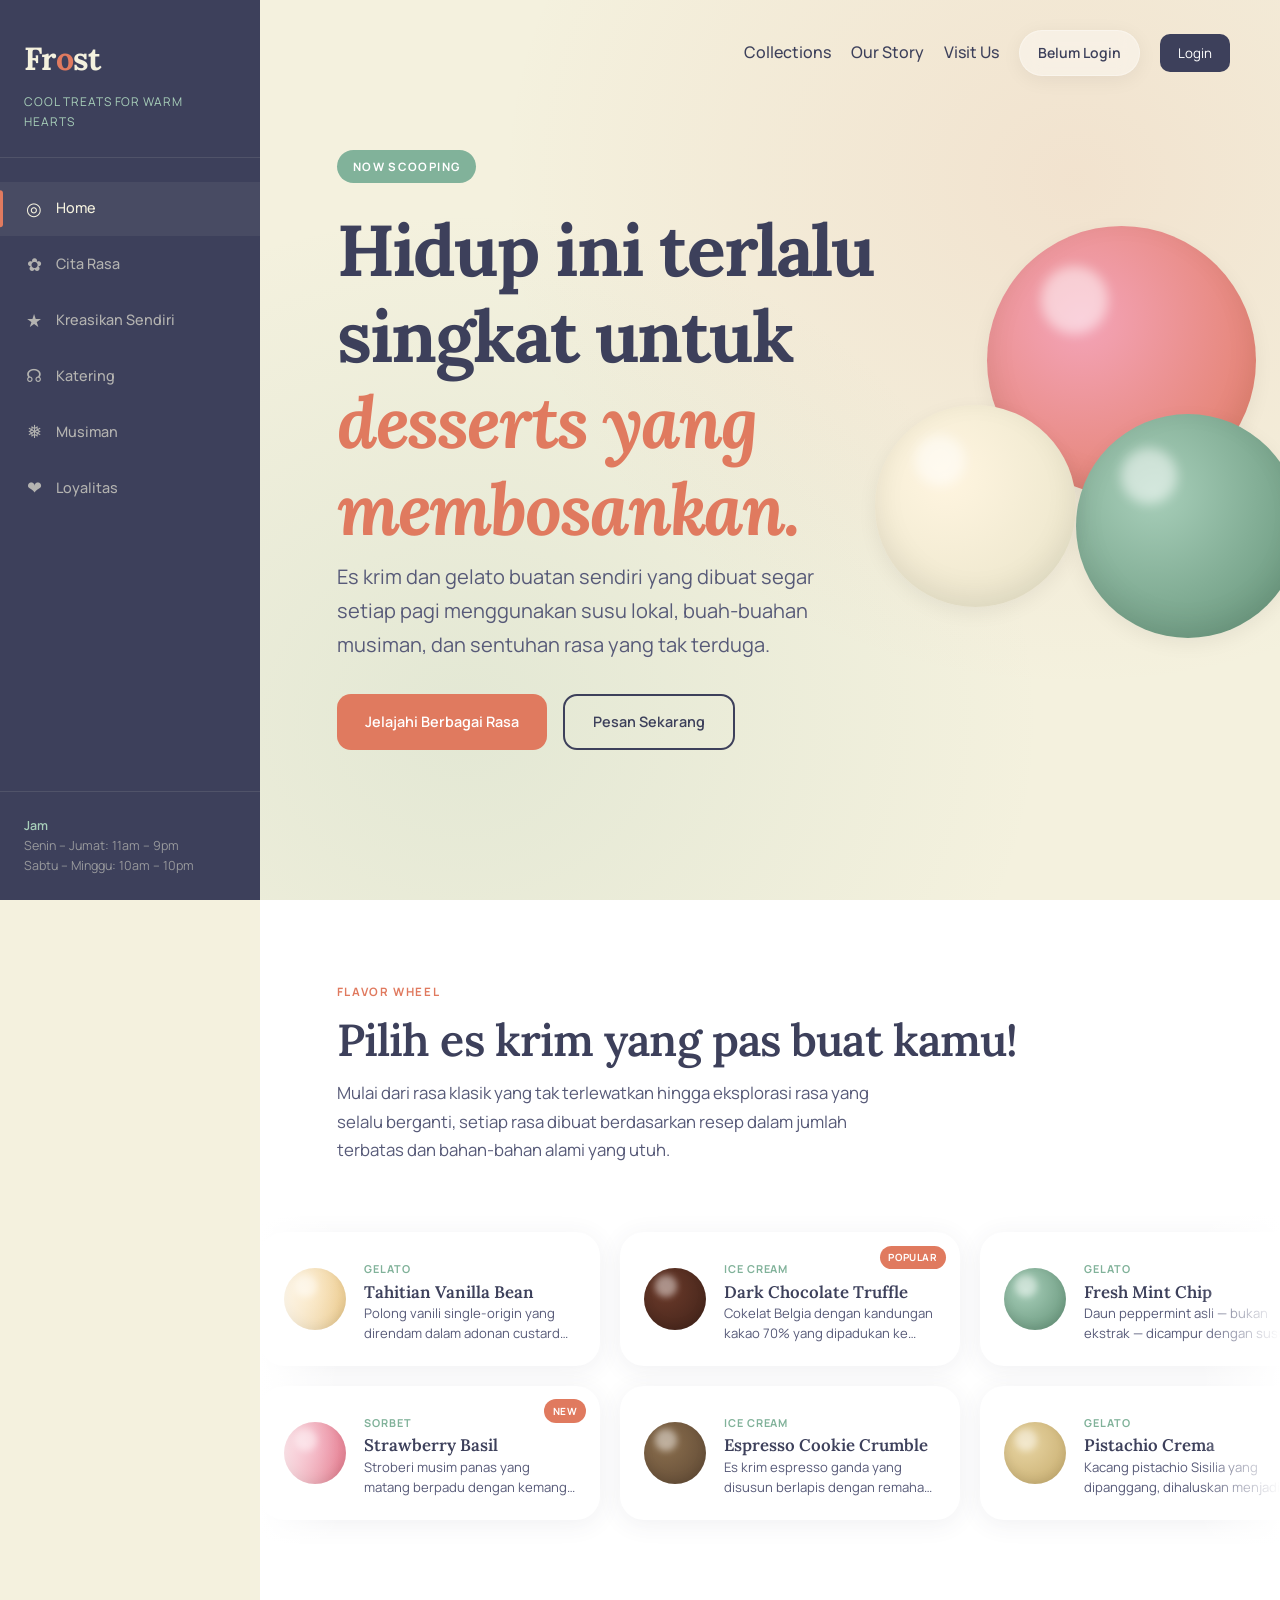
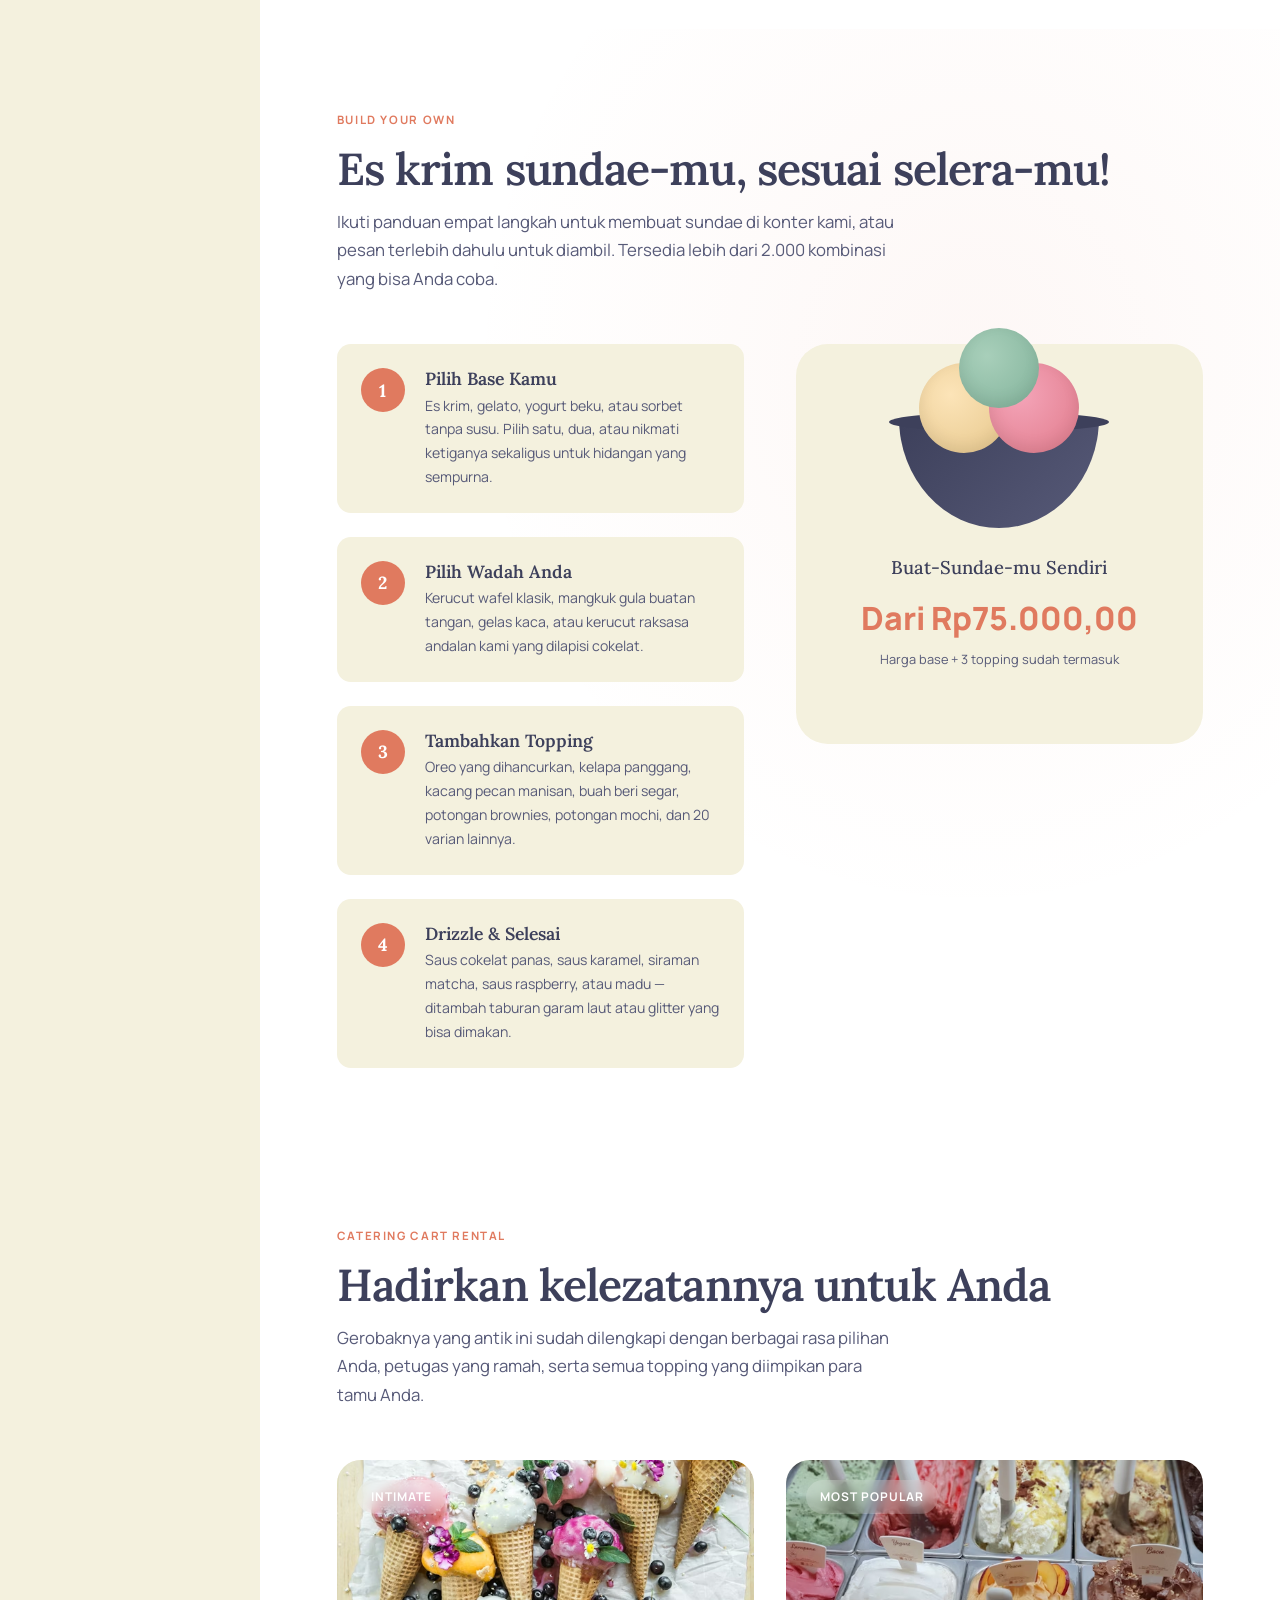
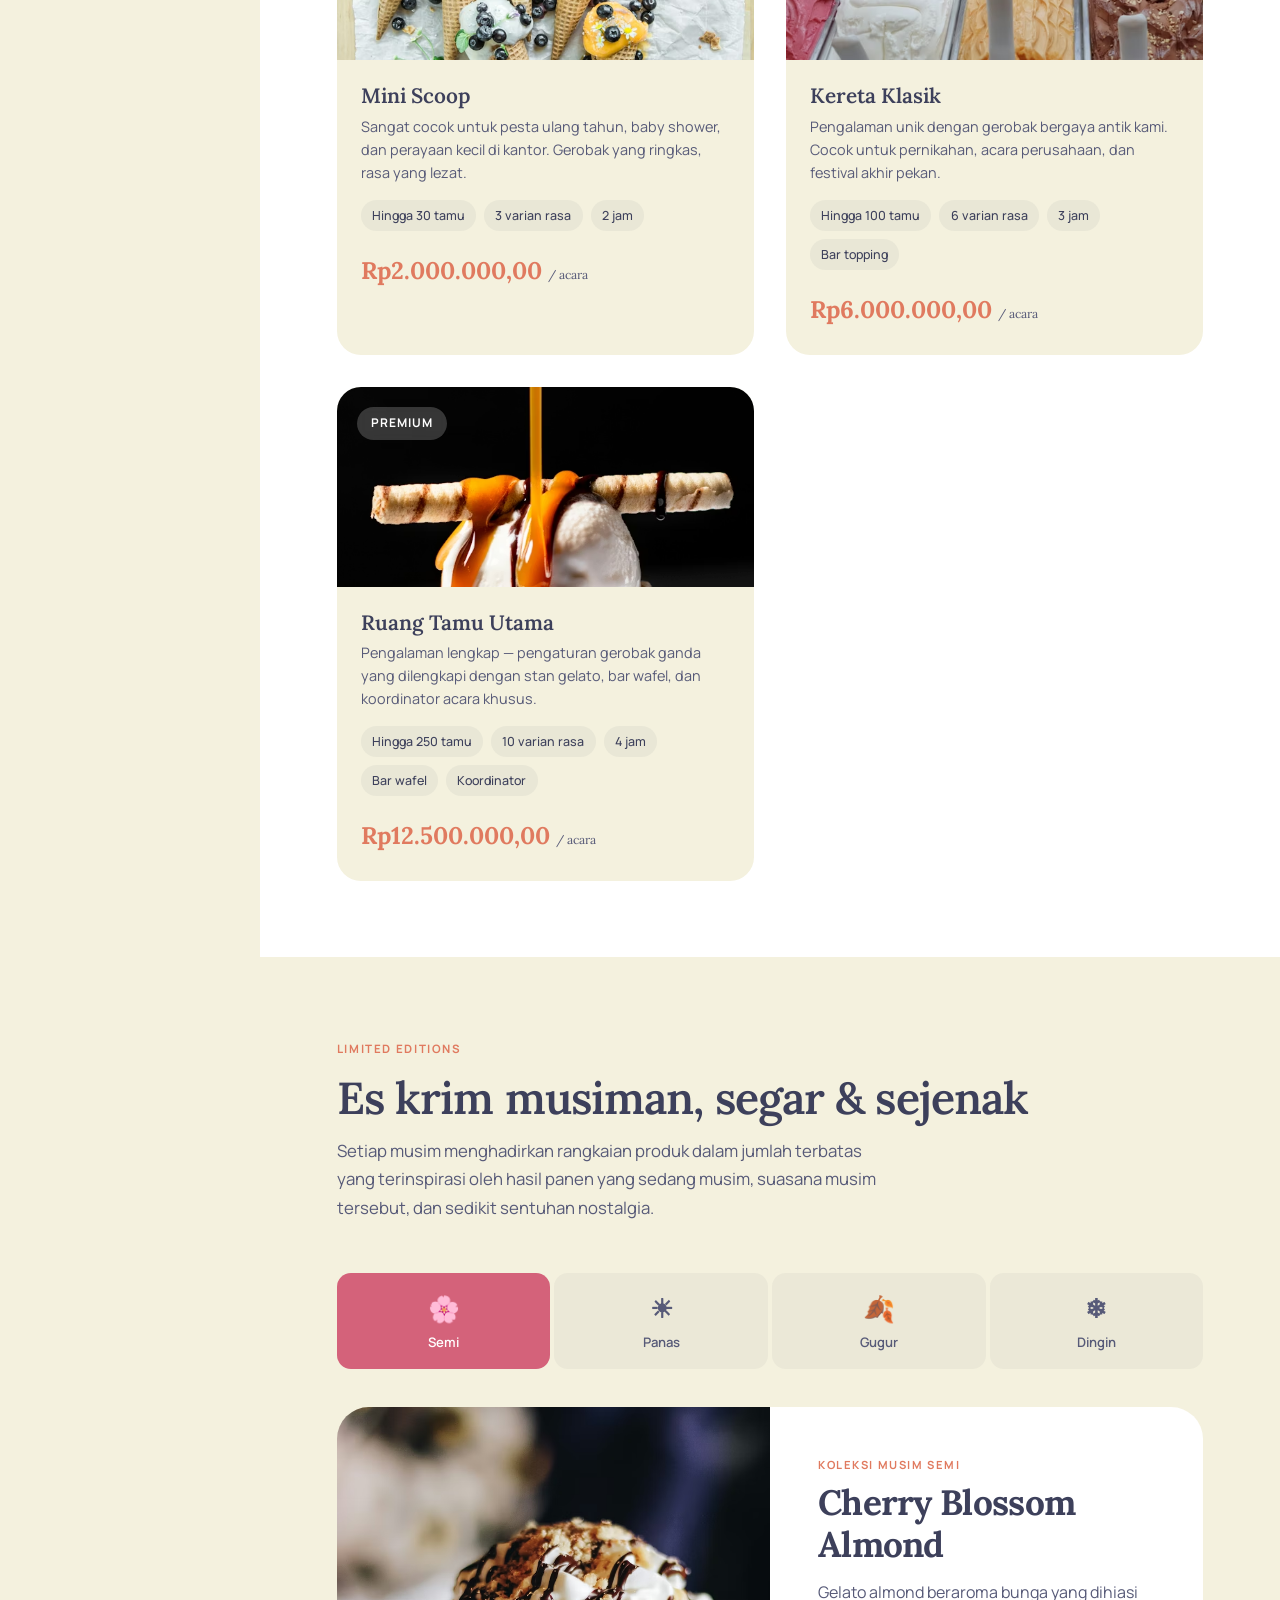
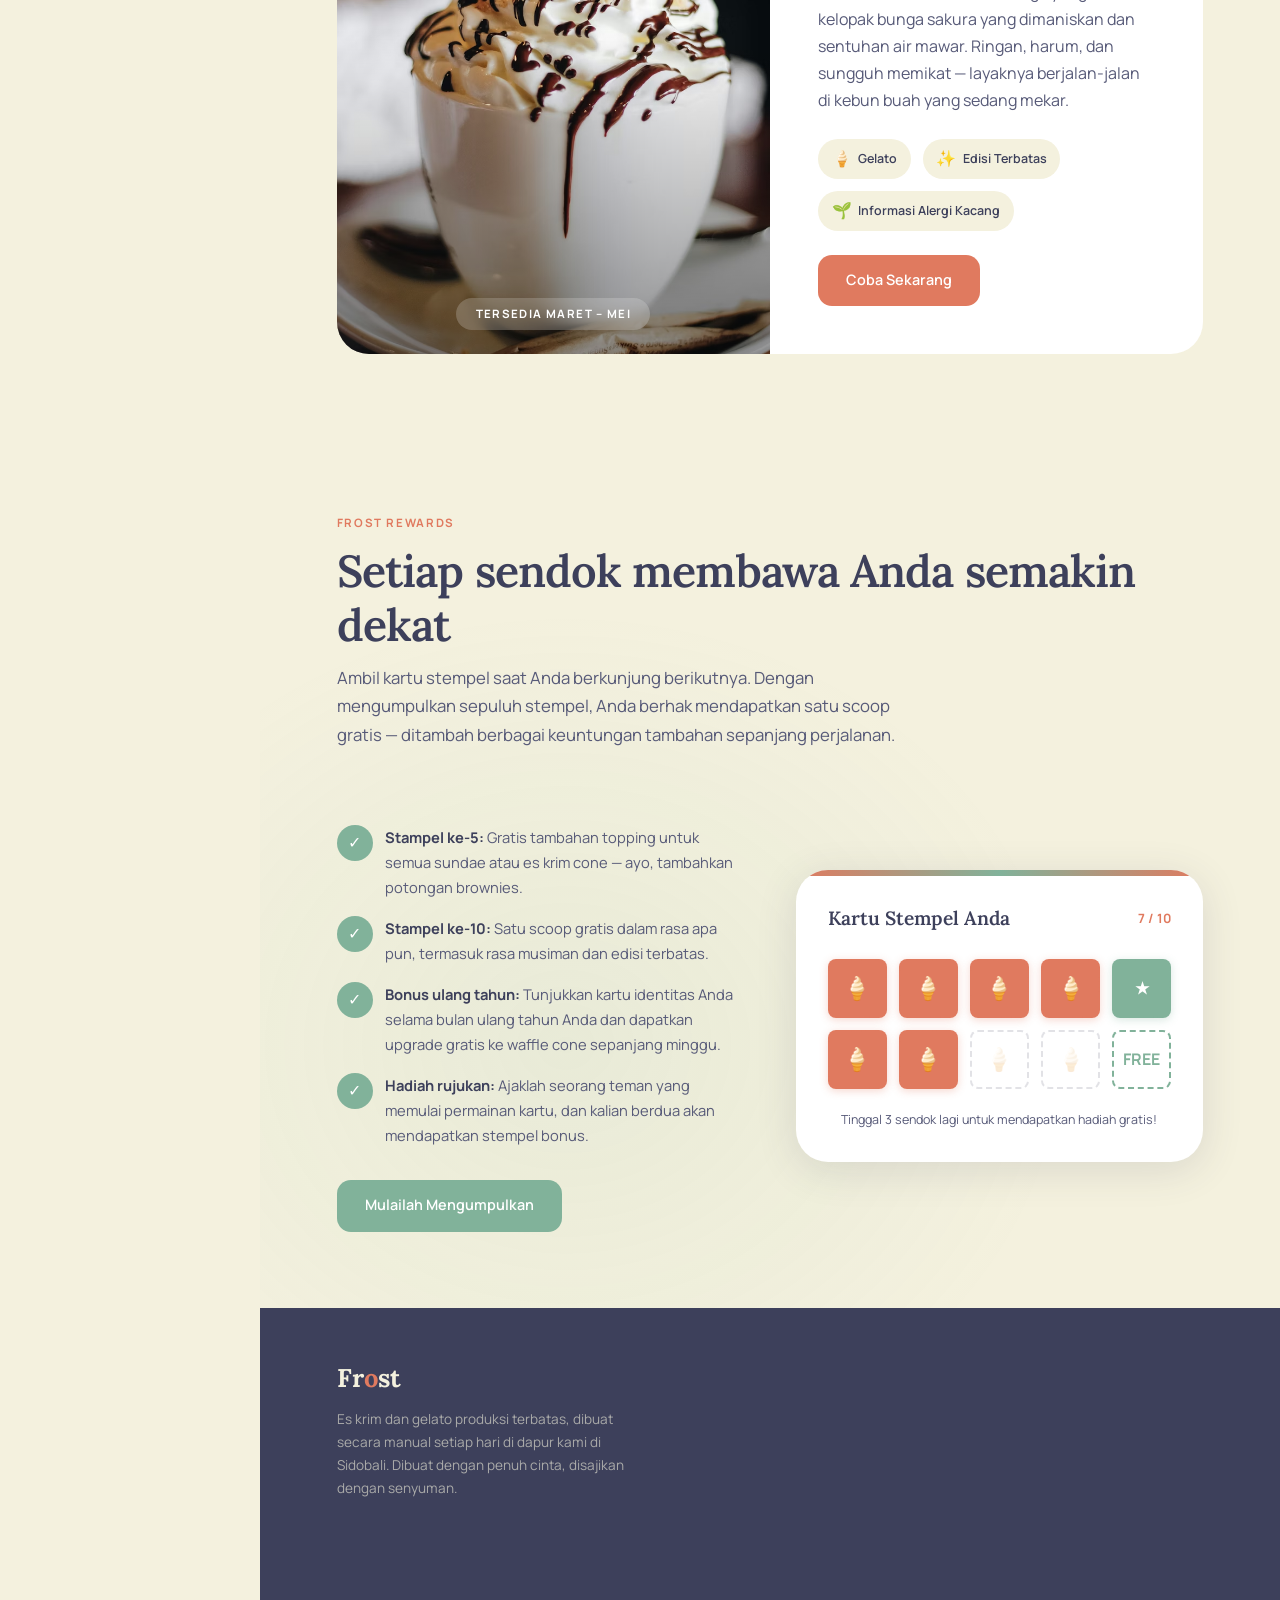
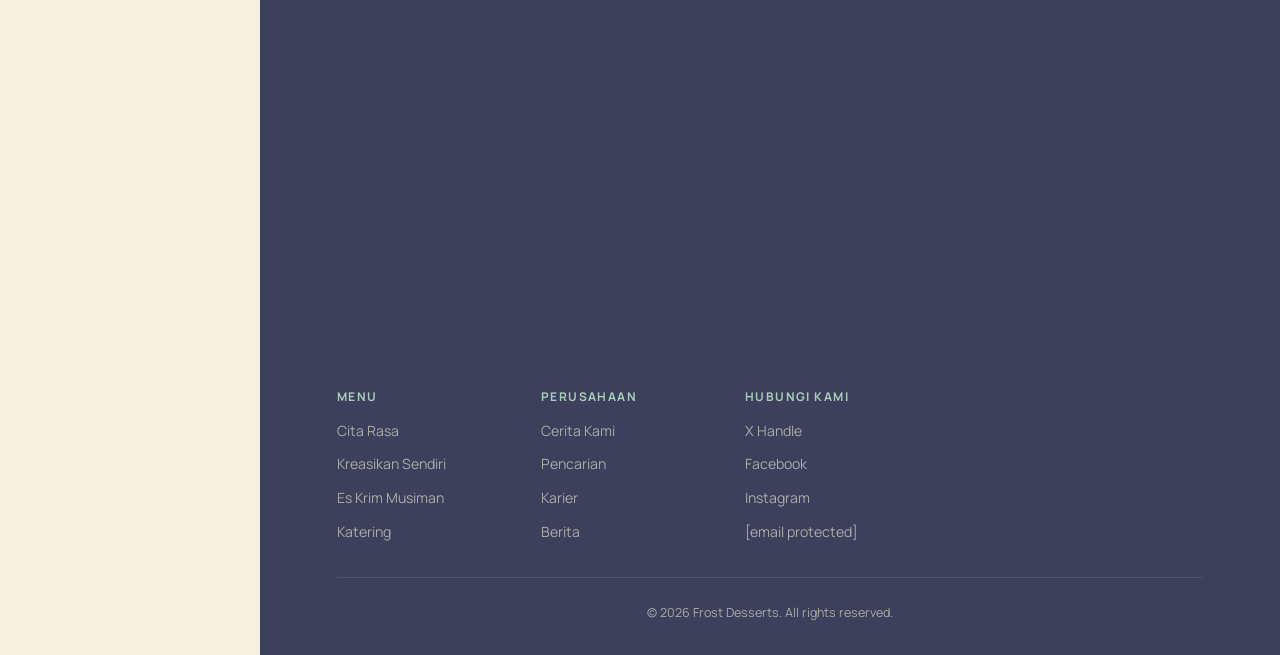
==== index.html @ 5f41e4d5 "Update index.html" ====
<!DOCTYPE html>
<html lang="en">
<head>
  <meta charset="UTF-8">
  <meta name="viewport" content="width=device-width, initial-scale=1.0">
  <meta name="description" content="Frost — Cool treats for warm hearts. Handcrafted ice cream, gelato, and frozen desserts made with locally sourced ingredients.">
  <meta name="keywords" content="ice cream, gelato, frozen desserts, bakery, catering, handcrafted treats">
  <meta name="author" content="Frost Desserts">
  <meta property="og:title" content="Frost — Cool Treats for Warm Hearts">
  <meta property="og:description" content="Handcrafted ice cream, gelato, and frozen desserts made with locally sourced ingredients.">
  <meta property="og:type" content="website">
  <meta name="twitter:card" content="summary_large_image">
  <title>Frost — Cool Treats for Warm Hearts</title>

  <!-- Google Fonts: Lora + Manrope -->
  <link rel="preconnect" href="https://fonts.googleapis.com">
  <link rel="preconnect" href="https://fonts.gstatic.com" crossorigin>
  <link href="https://fonts.googleapis.com/css2?family=Lora:ital,wght@0,400;0,500;0,600;0,700;1,400;1,500&family=Manrope:wght@300;400;500;600;700;800&display=swap" rel="stylesheet">
  <link rel="stylesheet" href="templatemo-frost-style.css">
<!--

TemplateMo 613 Frost Bakery

https://templatemo.com/tm-613-frost-bakery

-->
</head>
<body>

  <!-- ==========================================
       Mobile Hamburger Button
       ========================================== -->
  <button class="hamburger" id="hamburger" aria-label="Toggle navigation menu" aria-expanded="false">
    <div class="hamburger__lines">
      <span></span>
      <span></span>
      <span></span>
    </div>
  </button>

  <!-- Mobile Sidebar Overlay -->
  <div class="sidebar-overlay" id="sidebarOverlay"></div>

  <!-- ==========================================
       Sidebar Navigation
       ========================================== -->
  <aside class="sidebar" id="sidebar" role="navigation" aria-label="Main navigation">
    <div class="sidebar__brand">
      <div class="sidebar__logo">Fr<span>o</span>st</div>
      <div class="sidebar__tagline">Cool Treats for Warm Hearts</div>
    </div>

    <nav class="sidebar__nav">
      <ul>
        <li><a href="#hero" class="active"><span class="nav-icon">&#9678;</span> Home</a></li>
        <li><a href="#flavors"><span class="nav-icon">&#10047;</span> Cita Rasa</a></li>
        <li><a href="#builder"><span class="nav-icon">&#9733;</span> Kreasikan Sendiri</a></li>
        <li><a href="#catering"><span class="nav-icon">&#9738;</span> Katering</a></li>
        <li><a href="#seasonal"><span class="nav-icon">&#10053;</span> Musiman</a></li>
        <li><a href="#loyalty"><span class="nav-icon">&#10084;</span> Loyalitas</a></li>
      </ul>
    </nav>

    <div class="sidebar__footer">
      <div class="sidebar__hours">
        <strong>Jam</strong><br>
        Senin – Jumat: 11am – 9pm<br>
        Sabtu – Minggu: 10am – 10pm
      </div>
    </div>
  </aside>

  <!-- ==========================================
       Main Content
       ========================================== -->
  <main class="main">
    <nav class="nav-main">
      <a href="#collections">Collections</a>
      <a href="https://www.youtube.com/watch?v=Bi5p0sVJcmc" target="_blank">
        Our Story
      </a>
      <a href="#contact">Visit Us</a>
      <p id="userInfo">Belum Login</p>
      
<div id="authArea">
  <button onclick="goLogin()" class="nav-cta">Login</button>
</div>
    </nav>

    <!-- ======= HERO ======= -->
    <section class="hero" id="hero">
      <div class="hero__content">
        <div class="hero__badge reveal">Now Scooping</div>
        <h1 class="hero__title reveal reveal-delay-1">
          Hidup ini terlalu singkat untuk<br><em>desserts yang membosankan.</em>
        </h1>
        <p class="hero__subtitle reveal reveal-delay-2">
          Es krim dan gelato buatan sendiri yang dibuat segar setiap pagi menggunakan susu lokal, buah-buahan musiman, dan sentuhan rasa yang tak terduga.
        </p>
        <div class="hero__actions reveal reveal-delay-3">
          <a href="#flavors" class="btn btn--primary">Jelajahi Berbagai Rasa</a>
          <a href="#catering" class="btn btn--outline">Pesan Sekarang</a>
        </div>
      </div>

      <!-- Decorative ice cream scoops -->
      <div class="hero__deco" aria-hidden="true">
        <div class="scoop scoop--strawberry">
          <div class="scoop--highlight"></div>
        </div>
        <div class="scoop scoop--mint">
          <div class="scoop--highlight"></div>
        </div>
        <div class="scoop scoop--vanilla">
          <div class="scoop--highlight"></div>
        </div>
      </div>
    </section>

    <!-- ======= FLAVOR WHEEL — Ticker Marquee ======= -->
    <section class="section section--alt flavors-section" id="flavors">
      <div class="section__header reveal">
        <span class="section__label">Flavor Wheel</span>
        <h2 class="section__title">Pilih es krim yang pas buat kamu!</h2>
        <p class="section__desc">Mulai dari rasa klasik yang tak terlewatkan hingga eksplorasi rasa yang selalu berganti, setiap rasa dibuat berdasarkan resep dalam jumlah terbatas dan bahan-bahan alami yang utuh.</p>
      </div>

      <!-- Row 1: scrolls left -->
      <div class="marquee">
        <div class="marquee__track">
          <!-- Original set -->
          <div class="flavor-card">
            <div class="flavor-card__swatch" style="background: radial-gradient(circle at 35% 35%, #fce4b8, #e6c68a);"></div>
            <div class="flavor-card__info">
              <span class="flavor-card__type">Gelato</span>
              <h3 class="flavor-card__name">Tahitian Vanilla Bean</h3>
              <p class="flavor-card__desc">Polong vanili single-origin yang direndam dalam adonan custard dengan krim organik. Kaya rasa, beraroma bunga, dan sama sekali tidak terasa buatan.</p>
            </div>
          </div>

          <div class="flavor-card">
            <div class="flavor-card__tag">Popular</div>
            <div class="flavor-card__swatch" style="background: radial-gradient(circle at 35% 35%, #6b3a2a, #3e2118);"></div>
            <div class="flavor-card__info">
              <span class="flavor-card__type">Ice Cream</span>
              <h3 class="flavor-card__name">Dark Chocolate Truffle</h3>
              <p class="flavor-card__desc">Cokelat Belgia dengan kandungan kakao 70% yang dipadukan ke dalam adonan yang padat dan lembut, dengan potongan truffle yang diparut tangan tersebar di seluruh bagiannya.</p>
            </div>
          </div>

          <div class="flavor-card">
            <div class="flavor-card__swatch" style="background: radial-gradient(circle at 35% 35%, var(--sage-light), var(--sage-dark));"></div>
            <div class="flavor-card__info">
              <span class="flavor-card__type">Gelato</span>
              <h3 class="flavor-card__name">Fresh Mint Chip</h3>
              <p class="flavor-card__desc">Daun peppermint asli — bukan ekstrak — dicampur dengan susu organik dan potongan cokelat hitam dari pembuat cokelat lokal.</p>
            </div>
          </div>

          <div class="flavor-card">
            <div class="flavor-card__tag">Seasonal</div>
            <div class="flavor-card__swatch" style="background: radial-gradient(circle at 35% 35%, #c9b3d6, #9b7eb8);"></div>
            <div class="flavor-card__info">
              <span class="flavor-card__type">Gelato</span>
              <h3 class="flavor-card__name">Lavender Honey</h3>
              <p class="flavor-card__desc">Lavender Prancis kering yang direndam dalam madu bunga liar, kemudian diaduk perlahan hingga menghasilkan tekstur yang lembut dan harum bunga.</p>
            </div>
          </div>

          <div class="flavor-card">
            <div class="flavor-card__swatch" style="background: radial-gradient(circle at 35% 35%, #a8d8ea, #6bb7d4);"></div>
            <div class="flavor-card__info">
              <span class="flavor-card__type">Sorbet</span>
              <h3 class="flavor-card__name">Blue Spirulina Coconut</h3>
              <p class="flavor-card__desc">Perpaduan segar dan bebas susu antara spirulina dan santan kental. Beraroma tropis, menyegarkan, dan berwarna biru alami.</p>
            </div>
          </div>

          <div class="flavor-card">
            <div class="flavor-card__swatch" style="background: radial-gradient(circle at 35% 35%, #d4a76a, #b8863e);"></div>
            <div class="flavor-card__info">
              <span class="flavor-card__type">Ice Cream</span>
              <h3 class="flavor-card__name">Salted Caramel Pecan</h3>
              <p class="flavor-card__desc">Karamel buatan sendiri yang dicampur dengan garam laut Maldon dan kacang pecan Georgia yang dimaniskan. Kombinasi manis-asin yang klasik.</p>
            </div>
          </div>

          <!-- Duplicate set for seamless loop -->
          <div class="flavor-card">
            <div class="flavor-card__swatch" style="background: radial-gradient(circle at 35% 35%, #fce4b8, #e6c68a);"></div>
            <div class="flavor-card__info">
              <span class="flavor-card__type">Gelato</span>
              <h3 class="flavor-card__name">Tahitian Vanilla Bean</h3>
              <p class="flavor-card__desc">Polong vanili single-origin yang direndam dalam adonan custard dengan krim organik. Kaya rasa, beraroma bunga, dan sama sekali tidak terasa buatan.</p>
            </div>
          </div>

          <div class="flavor-card">
            <div class="flavor-card__tag">Popular</div>
            <div class="flavor-card__swatch" style="background: radial-gradient(circle at 35% 35%, #6b3a2a, #3e2118);"></div>
            <div class="flavor-card__info">
              <span class="flavor-card__type">Ice Cream</span>
              <h3 class="flavor-card__name">Dark Chocolate Truffle</h3>
              <p class="flavor-card__desc">Cokelat Belgia dengan kandungan kakao 70% yang dipadukan ke dalam adonan yang padat dan lembut, dengan potongan truffle yang diparut tangan tersebar di seluruh bagiannya.</p>
            </div>
          </div>

          <div class="flavor-card">
            <div class="flavor-card__swatch" style="background: radial-gradient(circle at 35% 35%, var(--sage-light), var(--sage-dark));"></div>
            <div class="flavor-card__info">
              <span class="flavor-card__type">Gelato</span>
              <h3 class="flavor-card__name">Fresh Mint Chip</h3>
              <p class="flavor-card__desc">Daun peppermint asli — bukan ekstrak — dicampur dengan susu organik dan serpihan cokelat hitam dari pembuat cokelat lokal.</p>
            </div>
          </div>

          <div class="flavor-card">
            <div class="flavor-card__tag">Seasonal</div>
            <div class="flavor-card__swatch" style="background: radial-gradient(circle at 35% 35%, #c9b3d6, #9b7eb8);"></div>
            <div class="flavor-card__info">
              <span class="flavor-card__type">Gelato</span>
              <h3 class="flavor-card__name">Lavender Honey</h3>
              <p class="flavor-card__desc">Lavender Prancis kering yang direndam dalam madu bunga liar, kemudian diaduk perlahan hingga menghasilkan tekstur yang lembut dan harum bunga.</p>
            </div>
          </div>

          <div class="flavor-card">
            <div class="flavor-card__swatch" style="background: radial-gradient(circle at 35% 35%, #a8d8ea, #6bb7d4);"></div>
            <div class="flavor-card__info">
              <span class="flavor-card__type">Sorbet</span>
              <h3 class="flavor-card__name">Blue Spirulina Coconut</h3>
              <p class="flavor-card__desc">Perpaduan segar dan bebas susu antara spirulina dan santan kental. Beraroma tropis, menyegarkan, dan berwarna biru alami.</p>
            </div>
          </div>

          <div class="flavor-card">
            <div class="flavor-card__swatch" style="background: radial-gradient(circle at 35% 35%, #d4a76a, #b8863e);"></div>
            <div class="flavor-card__info">
              <span class="flavor-card__type">Ice Cream</span>
              <h3 class="flavor-card__name">Salted Caramel Pecan</h3>
              <p class="flavor-card__desc">Karamel buatan sendiri yang dicampur dengan garam laut Maldon dan kacang pecan Georgia yang dimaniskan. Kombinasi manis-asin yang klasik.</p>
            </div>
          </div>
        </div>

        <!-- Row 2: scrolls right (reverse) -->
        <div class="marquee__track marquee__track--reverse">
          <!-- Original set -->
          <div class="flavor-card">
            <div class="flavor-card__tag">New</div>
            <div class="flavor-card__swatch" style="background: radial-gradient(circle at 35% 35%, #f4a4b8, #e07a8a);"></div>
            <div class="flavor-card__info">
              <span class="flavor-card__type">Sorbet</span>
              <h3 class="flavor-card__name">Strawberry Basil</h3>
              <p class="flavor-card__desc">Stroberi musim panas yang matang berpadu dengan kemangi segar dari kebun dalam sorbet bebas susu dan ramah vegan yang ringan dan harum.</p>
            </div>
          </div>

          <div class="flavor-card">
            <div class="flavor-card__swatch" style="background: radial-gradient(circle at 35% 35%, #8b6f4e, #5c4632);"></div>
            <div class="flavor-card__info">
              <span class="flavor-card__type">Ice Cream</span>
              <h3 class="flavor-card__name">Espresso Cookie Crumble</h3>
              <p class="flavor-card__desc">Es krim espresso ganda yang disusun berlapis dengan remahan biskuit cokelat dan hiasan karamel yang melingkar.</p>
            </div>
          </div>

          <div class="flavor-card">
            <div class="flavor-card__swatch" style="background: radial-gradient(circle at 35% 35%, #e8d5a3, #c4a96a);"></div>
            <div class="flavor-card__info">
              <span class="flavor-card__type">Gelato</span>
              <h3 class="flavor-card__name">Pistachio Crema</h3>
              <p class="flavor-card__desc">Kacang pistachio Sisilia yang dipanggang, dihaluskan menjadi gelato yang lembut dan halus. Dengan rasa kacang yang kaya, tekstur yang lembut seperti mentega, dan cita rasa otentik yang tak tertandingi.</p>
            </div>
          </div>

          <div class="flavor-card">
            <div class="flavor-card__tag">Vegan</div>
            <div class="flavor-card__swatch" style="background: radial-gradient(circle at 35% 35%, #f7c59f, #ef8e38);"></div>
            <div class="flavor-card__info">
              <span class="flavor-card__type">Sorbet</span>
              <h3 class="flavor-card__name">Mango Passionfruit</h3>
              <p class="flavor-card__desc">Mangga Alphonso yang matang dan markisa yang segar diolah menjadi sorbet tropis yang segar dan bebas susu.</p>
            </div>
          </div>

          <div class="flavor-card">
            <div class="flavor-card__swatch" style="background: radial-gradient(circle at 35% 35%, #f0c2c2, #d4868a);"></div>
            <div class="flavor-card__info">
              <span class="flavor-card__type">Ice Cream</span>
              <h3 class="flavor-card__name">Raspberry White Choc</h3>
              <p class="flavor-card__desc">Es krim cokelat putih yang lembut, dipadukan dengan lapisan raspberry yang asam, serta taburan buah beri kering beku yang renyah.</p>
            </div>
          </div>

          <div class="flavor-card">
            <div class="flavor-card__swatch" style="background: radial-gradient(circle at 35% 35%, #b6d7a8, #7ab55c);"></div>
            <div class="flavor-card__info">
              <span class="flavor-card__type">Gelato</span>
              <h3 class="flavor-card__name">Matcha Black Sesame</h3>
              <p class="flavor-card__desc">Matcha kelas upacara yang dipadukan dengan pasta wijen hitam panggang. Memiliki rasa yang khas tanah, kacang-kacangan, dan sangat memuaskan.</p>
            </div>
          </div>

          <!-- Duplicate set for seamless loop -->
          <div class="flavor-card">
            <div class="flavor-card__tag">New</div>
            <div class="flavor-card__swatch" style="background: radial-gradient(circle at 35% 35%, #f4a4b8, #e07a8a);"></div>
            <div class="flavor-card__info">
              <span class="flavor-card__type">Sorbet</span>
              <h3 class="flavor-card__name">Strawberry Basil</h3>
              <p class="flavor-card__desc">Stroberi musim panas yang matang berpadu dengan kemangi segar dari kebun dalam sorbet bebas susu dan ramah vegan yang ringan dan harum.</p>
            </div>
          </div>

          <div class="flavor-card">
            <div class="flavor-card__swatch" style="background: radial-gradient(circle at 35% 35%, #8b6f4e, #5c4632);"></div>
            <div class="flavor-card__info">
              <span class="flavor-card__type">Ice Cream</span>
              <h3 class="flavor-card__name">Espresso Cookie Crumble</h3>
              <p class="flavor-card__desc">Es krim espresso ganda yang disusun berlapis dengan remahan biskuit cokelat dan hiasan karamel yang melingkar.</p>
            </div>
          </div>

          <div class="flavor-card">
            <div class="flavor-card__swatch" style="background: radial-gradient(circle at 35% 35%, #e8d5a3, #c4a96a);"></div>
            <div class="flavor-card__info">
              <span class="flavor-card__type">Gelato</span>
              <h3 class="flavor-card__name">Pistachio Crema</h3>
              <p class="flavor-card__desc">Kacang pistachio Sisilia yang dipanggang, dihaluskan menjadi gelato yang lembut dan halus. Dengan rasa kacang yang kaya, tekstur yang lembut seperti mentega, dan cita rasa otentik yang tak tertandingi.</p>
            </div>
          </div>

          <div class="flavor-card">
            <div class="flavor-card__tag">Vegan</div>
            <div class="flavor-card__swatch" style="background: radial-gradient(circle at 35% 35%, #f7c59f, #ef8e38);"></div>
            <div class="flavor-card__info">
              <span class="flavor-card__type">Sorbet</span>
              <h3 class="flavor-card__name">Mango Passionfruit</h3>
              <p class="flavor-card__desc">Mangga Alphonso yang matang dan markisa yang segar diolah menjadi sorbet tropis yang segar dan bebas susu.</p>
            </div>
          </div>

          <div class="flavor-card">
            <div class="flavor-card__swatch" style="background: radial-gradient(circle at 35% 35%, #f0c2c2, #d4868a);"></div>
            <div class="flavor-card__info">
              <span class="flavor-card__type">Ice Cream</span>
              <h3 class="flavor-card__name">Raspberry White Choc</h3>
              <p class="flavor-card__desc">Es krim cokelat putih yang lembut, dipadukan dengan lapisan raspberry yang asam, serta taburan buah beri kering beku yang renyah.</p>
            </div>
          </div>

          <div class="flavor-card">
            <div class="flavor-card__swatch" style="background: radial-gradient(circle at 35% 35%, #b6d7a8, #7ab55c);"></div>
            <div class="flavor-card__info">
              <span class="flavor-card__type">Gelato</span>
              <h3 class="flavor-card__name">Matcha Black Sesame</h3>
              <p class="flavor-card__desc">Matcha kelas upacara yang dipadukan dengan pasta wijen hitam panggang. Memiliki rasa yang khas tanah, kacang-kacangan, dan sangat memuaskan.</p>
            </div>
          </div>
        </div>
      </div>
    </section>

    <!-- ======= TOPPING BUILDER ======= -->
    <section class="section builder" id="builder">
      <div class="section__header reveal">
        <span class="section__label">Build Your Own</span>
        <h2 class="section__title">Es krim sundae-mu, sesuai selera-mu!</h2>
        <p class="section__desc">Ikuti panduan empat langkah untuk membuat sundae di konter kami, atau pesan terlebih dahulu untuk diambil. Tersedia lebih dari 2.000 kombinasi yang bisa Anda coba.</p>
      </div>

      <div class="builder__layout">
        <div class="builder__steps">
          <!-- Step 1 -->
          <div class="builder-step reveal">
            <div class="builder-step__num">1</div>
            <div>
              <h3 class="builder-step__title">Pilih Base Kamu</h3>
              <p class="builder-step__text">Es krim, gelato, yogurt beku, atau sorbet tanpa susu. Pilih satu, dua, atau nikmati ketiganya sekaligus untuk hidangan yang sempurna.</p>
            </div>
          </div>

          <!-- Step 2 -->
          <div class="builder-step reveal reveal-delay-1">
            <div class="builder-step__num">2</div>
            <div>
              <h3 class="builder-step__title">Pilih Wadah Anda</h3>
              <p class="builder-step__text">Kerucut wafel klasik, mangkuk gula buatan tangan, gelas kaca, atau kerucut raksasa andalan kami yang dilapisi cokelat.</p>
            </div>
          </div>

          <!-- Step 3 -->
          <div class="builder-step reveal reveal-delay-2">
            <div class="builder-step__num">3</div>
            <div>
              <h3 class="builder-step__title">Tambahkan Topping</h3>
              <p class="builder-step__text">Oreo yang dihancurkan, kelapa panggang, kacang pecan manisan, buah beri segar, potongan brownies, potongan mochi, dan 20 varian lainnya.</p>
            </div>
          </div>

          <!-- Step 4 -->
          <div class="builder-step reveal reveal-delay-3">
            <div class="builder-step__num">4</div>
            <div>
              <h3 class="builder-step__title">Drizzle &amp; Selesai</h3>
              <p class="builder-step__text">Saus cokelat panas, saus karamel, siraman matcha, saus raspberry, atau madu — ditambah taburan garam laut atau glitter yang bisa dimakan.</p>
            </div>
          </div>
        </div>

        <!-- Visual Preview -->
        <div class="builder__preview reveal">
          <div class="builder__preview-bowl">
            <div class="builder__preview-scoop1"></div>
            <div class="builder__preview-scoop2"></div>
            <div class="builder__preview-scoop3"></div>
          </div>
          <p class="builder__preview-text">Buat-Sundae-mu Sendiri</p>
          <p class="builder__preview-price">Dari Rp75.000,00</p>
          <p class="builder__preview-note">Harga base + 3 topping sudah termasuk</p>
        </div>
      </div>
    </section>

    <!-- ======= CATERING CART ======= -->
    <section class="section section--alt" id="catering">
      <div class="section__header reveal">
        <span class="section__label">Catering Cart Rental</span>
        <h2 class="section__title">Hadirkan kelezatannya untuk Anda</h2>
        <p class="section__desc">Gerobaknya yang antik ini sudah dilengkapi dengan berbagai rasa pilihan Anda, petugas yang ramah, serta semua topping yang diimpikan para tamu Anda.</p>
      </div>

      <div class="catering__grid">
        <!-- Cart 1: Mini -->
        <div class="cart-card reveal">
          <div class="cart-card__visual">
            <img src="images/the-mini-scoop.avif" alt="Ice cream cart setup for a small party" loading="lazy">
            <span class="cart-card__visual-label">Intimate</span>
          </div>
          <div class="cart-card__body">
            <h3 class="cart-card__name">Mini Scoop</h3>
            <p class="cart-card__desc">Sangat cocok untuk pesta ulang tahun, baby shower, dan perayaan kecil di kantor. Gerobak yang ringkas, rasa yang lezat.</p>
            <div class="cart-card__details">
              <span class="cart-card__detail">Hingga 30 tamu</span>
              <span class="cart-card__detail">3 varian rasa</span>
              <span class="cart-card__detail">2 jam</span>
            </div>
            <div class="cart-card__price">Rp2.000.000,00 <small>/ acara</small></div>
          </div>
        </div>

        <!-- Cart 2: Classic -->
        <div class="cart-card reveal reveal-delay-1">
          <div class="cart-card__visual">
            <img src="images/the-classic-cart.avif" alt="Vintage ice cream cart at an outdoor event" loading="lazy">
            <span class="cart-card__visual-label">Most Popular</span>
          </div>
          <div class="cart-card__body">
            <h3 class="cart-card__name">Kereta Klasik</h3>
            <p class="cart-card__desc">Pengalaman unik dengan gerobak bergaya antik kami. Cocok untuk pernikahan, acara perusahaan, dan festival akhir pekan.</p>
            <div class="cart-card__details">
              <span class="cart-card__detail">Hingga 100 tamu</span>
              <span class="cart-card__detail">6 varian rasa</span>
              <span class="cart-card__detail">3 jam</span>
              <span class="cart-card__detail">Bar topping</span>
            </div>
            <div class="cart-card__price">Rp6.000.000,00 <small>/ acara</small></div>
          </div>
        </div>

        <!-- Cart 3: Deluxe -->
        <div class="cart-card reveal reveal-delay-2">
          <div class="cart-card__visual">
            <img src="images/the-grand-parlor.avif" alt="Elegant dessert spread at a premium catered event" loading="lazy">
            <span class="cart-card__visual-label">Premium</span>
          </div>
          <div class="cart-card__body">
            <h3 class="cart-card__name">Ruang Tamu Utama</h3>
            <p class="cart-card__desc">Pengalaman lengkap — pengaturan gerobak ganda yang dilengkapi dengan stan gelato, bar wafel, dan koordinator acara khusus.</p>
            <div class="cart-card__details">
              <span class="cart-card__detail">Hingga 250 tamu</span>
              <span class="cart-card__detail">10 varian rasa</span>
              <span class="cart-card__detail">4 jam</span>
              <span class="cart-card__detail">Bar wafel</span>
              <span class="cart-card__detail">Koordinator</span>
            </div>
            <div class="cart-card__price">Rp12.500.000,00 <small>/ acara</small></div>
          </div>
        </div>
      </div>
    </section>

    <!-- ======= SEASONAL LIMITED EDITIONS ======= -->
    <!-- ======= SEASONAL LIMITED EDITIONS — Tabs ======= -->
    <section class="section" id="seasonal">
      <div class="section__header reveal">
        <span class="section__label">Limited Editions</span>
        <h2 class="section__title">Es krim musiman, segar &amp; sejenak</h2>
        <p class="section__desc">Setiap musim menghadirkan rangkaian produk dalam jumlah terbatas yang terinspirasi oleh hasil panen yang sedang musim, suasana musim tersebut, dan sedikit sentuhan nostalgia.</p>
      </div>

      <!-- Season Tabs -->
      <div class="seasonal-tabs reveal" role="tablist">
        <button class="seasonal-tab is-active" data-season="spring" role="tab" aria-selected="true" aria-controls="panel-spring">
          <span class="seasonal-tab__icon" aria-hidden="true">&#127800;</span> Semi
        </button>
        <button class="seasonal-tab" data-season="summer" role="tab" aria-selected="false" aria-controls="panel-summer">
          <span class="seasonal-tab__icon" aria-hidden="true">&#9728;</span> Panas
        </button>
        <button class="seasonal-tab" data-season="autumn" role="tab" aria-selected="false" aria-controls="panel-autumn">
          <span class="seasonal-tab__icon" aria-hidden="true">&#127810;</span> Gugur
        </button>
        <button class="seasonal-tab" data-season="winter" role="tab" aria-selected="false" aria-controls="panel-winter">
          <span class="seasonal-tab__icon" aria-hidden="true">&#10052;</span> Dingin
        </button>
      </div>

      <!-- Tab Panels -->
      <div class="seasonal-panels reveal">

        <!-- Spring Panel -->
        <div class="seasonal-panel is-active" id="panel-spring" role="tabpanel">
          <div class="seasonal-panel__visual">
            <img src="images/spring-collection.avif" alt="Cherry blossom almond gelato with petals" loading="lazy">
            <span class="seasonal-panel__badge">Tersedia Maret – Mei</span>
          </div>
          <div class="seasonal-panel__details">
            <span class="seasonal-panel__season-label">Koleksi Musim Semi</span>
            <h3 class="seasonal-panel__name">Cherry Blossom Almond</h3>
            <p class="seasonal-panel__desc">Gelato almond beraroma bunga yang dihiasi kelopak bunga sakura yang dimaniskan dan sentuhan air mawar. Ringan, harum, dan sungguh memikat — layaknya berjalan-jalan di kebun buah yang sedang mekar.</p>
            <div class="seasonal-panel__meta">
              <span class="seasonal-panel__meta-tag"><span>&#127846;</span> Gelato</span>
              <span class="seasonal-panel__meta-tag"><span>&#10024;</span> Edisi Terbatas</span>
              <span class="seasonal-panel__meta-tag"><span>&#127793;</span> Informasi Alergi Kacang</span>
            </div>
            <a href="#hero" class="btn btn--primary seasonal-panel__cta">Coba Sekarang</a>
          </div>
        </div>

        <!-- Summer Panel -->
        <div class="seasonal-panel" id="panel-summer" role="tabpanel">
          <div class="seasonal-panel__visual">
            <img src="images/summer-collection.avif" alt="Mango chili lime sorbet with tropical fruits" loading="lazy">
            <span class="seasonal-panel__badge">Tersedia Juni - Agustus</span>
          </div>
          <div class="seasonal-panel__details">
            <span class="seasonal-panel__season-label">Koleksi Musim Panas</span>
            <h3 class="seasonal-panel__name">Mango Chili Lime</h3>
            <p class="seasonal-panel__desc">Sorbet mangga Alphonso yang manis, ditaburi bumbu cabai-jeruk nipis Tajín dan taburan kulit jeruk nipis parut. Di mana kehangatan tropis berpadu dengan manisnya es — rasa favorit yang paling banyak diminta untuk kembali.</p>
            <div class="seasonal-panel__meta">
              <span class="seasonal-panel__meta-tag"><span>&#127847;</span> Sorbet</span>
              <span class="seasonal-panel__meta-tag"><span>&#127793;</span> Tanpa Susu</span>
              <span class="seasonal-panel__meta-tag"><span>&#127798;</span> Pedas Ringan</span>
            </div>
            <a href="#hero" class="btn btn--primary seasonal-panel__cta">Coba Sekarang</a>
          </div>
        </div>

        <!-- Autumn Panel -->
        <div class="seasonal-panel" id="panel-autumn" role="tabpanel">
          <div class="seasonal-panel__visual">
            <img src="images/autumn-collection.avif" alt="Pumpkin chai swirl ice cream with autumn spices" loading="lazy">
            <span class="seasonal-panel__badge">Tersedia September - November</span>
          </div>
          <div class="seasonal-panel__details">
            <span class="seasonal-panel__season-label">Koleksi Musim Gugur</span>
            <h3 class="seasonal-panel__name">Pumpkin Chai Swirl</h3>
            <p class="seasonal-panel__desc">Es krim labu berbumbu yang dicampur dengan karamel masala chai dan ditaburi biji labu panggang. Nikmat, menghangatkan, dan alasan yang tepat untuk menambahkan satu sendok lagi.</p>
            <div class="seasonal-panel__meta">
              <span class="seasonal-panel__meta-tag"><span>&#127846;</span> Ice Cream</span>
              <span class="seasonal-panel__meta-tag"><span>&#10024;</span> Favorit Penggemar</span>
              <span class="seasonal-panel__meta-tag"><span>&#127869;</span> Mengandung susu</span>
            </div>
            <a href="#hero" class="btn btn--primary seasonal-panel__cta">Coba Sekarang</a>
          </div>
        </div>

        <!-- Winter Panel -->
        <div class="seasonal-panel" id="panel-winter" role="tabpanel">
          <div class="seasonal-panel__visual">
            <img src="images/winter-collection.avif" alt="Peppermint bark brownie ice cream with chocolate pieces" loading="lazy">
            <span class="seasonal-panel__badge">Tersedia Desember - Februari</span>
          </div>
          <div class="seasonal-panel__details">
            <span class="seasonal-panel__season-label">Koleksi Musim Dingin</span>
            <h3 class="seasonal-panel__name">Peppermint Bark Brownie</h3>
            <p class="seasonal-panel__desc">Es krim cokelat hitam rasa peppermint yang dipenuhi potongan brownies lembut dan serpihan cokelat putih rasa peppermint. Kenikmatan musim liburan dalam setiap suapannya.</p>
            <div class="seasonal-panel__meta">
              <span class="seasonal-panel__meta-tag"><span>&#127846;</span> Ice Cream</span>
              <span class="seasonal-panel__meta-tag"><span>&#127876;</span> Penawaran Spesial Liburan</span>
              <span class="seasonal-panel__meta-tag"><span>&#10024;</span> Edisi Terbatas</span>
            </div>
            <a href="#hero" class="btn btn--primary seasonal-panel__cta">Coba Sekarang</a>
          </div>
        </div>

      </div>
    </section>

    <!-- ======= LOYALTY STAMP CARD ======= -->
    <section class="section section--alt loyalty" id="loyalty">
      <div class="section__header reveal">
        <span class="section__label">Frost Rewards</span>
        <h2 class="section__title">Setiap sendok membawa Anda semakin dekat</h2>
        <p class="section__desc">Ambil kartu stempel saat Anda berkunjung berikutnya. Dengan mengumpulkan sepuluh stempel, Anda berhak mendapatkan satu scoop gratis — ditambah berbagai keuntungan tambahan sepanjang perjalanan.</p>
      </div>

      <div class="loyalty__layout">
        <div class="loyalty__info reveal">
          <div class="loyalty__perks">
            <div class="perk">
              <div class="perk__icon">&#10003;</div>
              <p class="perk__text"><strong>Stampel ke-5:</strong> Gratis tambahan topping untuk semua sundae atau es krim cone — ayo, tambahkan potongan brownies.</p>
            </div>
            <div class="perk">
              <div class="perk__icon">&#10003;</div>
              <p class="perk__text"><strong>Stampel ke-10:</strong> Satu scoop gratis dalam rasa apa pun, termasuk rasa musiman dan edisi terbatas.</p>
            </div>
            <div class="perk">
              <div class="perk__icon">&#10003;</div>
              <p class="perk__text"><strong>Bonus ulang tahun:</strong> Tunjukkan kartu identitas Anda selama bulan ulang tahun Anda dan dapatkan upgrade gratis ke waffle cone sepanjang minggu.</p>
            </div>
            <div class="perk">
              <div class="perk__icon">&#10003;</div>
              <p class="perk__text"><strong>Hadiah rujukan:</strong> Ajaklah seorang teman yang memulai permainan kartu, dan kalian berdua akan mendapatkan stempel bonus.</p>
            </div>
          </div>

          <a href="#hero" class="btn btn--sage" style="margin-top: 2rem;">Mulailah Mengumpulkan</a>
        </div>

        <!-- Stamp Card Visual -->
        <div class="stamp-card reveal reveal-delay-1">
          <div class="stamp-card__header">
            <span class="stamp-card__title">Kartu Stempel Anda</span>
            <span class="stamp-card__count">7 / 10</span>
          </div>
          <div class="stamp-card__grid">
            <div class="stamp stamp--filled">&#127846;</div>
            <div class="stamp stamp--filled">&#127846;</div>
            <div class="stamp stamp--filled">&#127846;</div>
            <div class="stamp stamp--filled">&#127846;</div>
            <div class="stamp stamp--reward stamp--filled">&#9733;</div>
            <div class="stamp stamp--filled">&#127846;</div>
            <div class="stamp stamp--filled">&#127846;</div>
            <div class="stamp">&#127846;</div>
            <div class="stamp">&#127846;</div>
            <div class="stamp stamp--reward">FREE</div>
          </div>
          <p class="stamp-card__footer">Tinggal 3 sendok lagi untuk mendapatkan hadiah gratis!</p>
        </div>
      </div>
    </section>

    <!-- ======= FOOTER ======= -->
    <footer class="footer">
      <div class="footer__top">
        <div>
          <div class="footer__brand">Fr<span>o</span>st</div>
          <p class="footer__copy">Es krim dan gelato produksi terbatas, dibuat secara manual setiap hari di dapur kami di Sidobali. Dibuat dengan penuh cinta, disajikan dengan senyuman.</p>
        <iframe src="https://www.google.com/maps/embed?pb=!1m18!1m12!1m3!1d3952.899581696843!2d110.3928100740499!3d-7.800455306955081!2m3!1f0!2f0!3f0!3m2!1i1024!2i768!4f13.1!3m3!1m2!1s0x2e7a57669d43fe55%3A0x75fae1bb400d4da5!2sSMA%20Negeri%208%20Yogyakarta!5e0!3m2!1sen!2sid!4v1778126595811!5m2!1sen!2sid" width="600" height="450" style="border:0;" allowfullscreen="" loading="lazy" referrerpolicy="no-referrer-when-downgrade"></iframe>
        </div>

        <div class="footer__links">
          <div class="footer__col">
            <h4>Menu</h4>
            <ul>
              <li><a href="#flavors">Cita Rasa</a></li>
              <li><a href="#builder">Kreasikan Sendiri</a></li>
              <li><a href="#seasonal">Es Krim Musiman</a></li>
              <li><a href="#catering">Katering</a></li>
            </ul>
          </div>
          <div class="footer__col">
            <h4>Perusahaan</h4>
            <ul>
              <li><a href="https://www.youtube.com/watch?v=Bi5p0sVJcmc" target="_blank">
                Cerita Kami
              </a></li>
              <li><a href="#">Pencarian</a></li>
              <li><a href="#">Karier</a></li>
              <li><a href="#">Berita</a></li>
            </ul>
          </div>
          <div class="footer__col">
            <h4>Hubungi Kami</h4>
            <ul>
              <li><a href="https://x.com/minthu" target="_blank">X Handle</a></li>
              <li><a href="#">Facebook</a></li>
              <li><a href="#">Instagram</a></li>
              <li><a href="#"><span class="__cf_email__" data-cfemail="8fe7eae3e3e0cfe9fde0fcfba1ece0">[email&#160;protected]</span></a></li>
            </ul>
          </div>
        </div>
      </div>

      <div class="footer__bottom">
        <p>&copy; 2026 Frost Desserts. All rights reserved.<a href="https://templatemo.com" target="_blank" rel="noopener noreferrer"></a></p>
      </div>
    </footer>

  </main>
  
  <script data-cfasync="false" src="/cdn-cgi/scripts/5c5dd728/cloudflare-static/email-decode.min.js"></script>
  <script src="templatemo-frost-script.js"></script>
    <script src="login/js/welcome.js"></script>
</body>
</html>
---- templatemo-frost-style.css ----
@charset "utf-8";
/* 

CSS Document 

TemplateMo 613 Frost Bakery

https://templatemo.com/tm-613-frost-bakery

*/

:root {
	/* Color Palette — Terracotta */
	--terracotta: #E07A5F;
	--cream: #F4F1DE;
	--navy: #3D405B;
	--sage: #81B29A;

	/* Extended shades */
	--terracotta-light: #f0a58e;
	--terracotta-dark: #c4603f;
	--cream-dark: #e8e3c8;
	--navy-light: #575a78;
	--sage-light: #a8cfba;
	--sage-dark: #5f8e73;

	/* Typography */
	--font-heading: 'Lora', Georgia, serif;
	--font-body: 'Manrope', 'Segoe UI', sans-serif;

	/* Spacing */
	--sidebar-width: 260px;
	--section-pad: clamp(3rem, 6vw, 6rem);
	--gap: clamp(1rem, 2.5vw, 2rem);

	/* Borders & Radius */
	--radius-sm: 8px;
	--radius-md: 14px;
	--radius-lg: 24px;
	--radius-xl: 32px;

	/* Shadows */
	--shadow-card: 0 4px 24px rgba(61, 64, 91, 0.08);
	--shadow-hover: 0 8px 40px rgba(61, 64, 91, 0.14);

	/* Transitions */
	--ease-out: cubic-bezier(0.22, 1, 0.36, 1);
	--duration: 0.5s;
}

/* ============================================
       Reset & Base
       ============================================ */
*,
*::before,
*::after {
	margin: 0;
	padding: 0;
	box-sizing: border-box;
}

html {
	scroll-behavior: smooth;
	font-size: 16px;
	-webkit-font-smoothing: antialiased;
	-moz-osx-font-smoothing: grayscale;
}

body {
	font-family: var(--font-body);
	color: var(--navy);
	background-color: var(--cream);
	line-height: 1.7;
	overflow-x: hidden;
}

h1,
h2,
h3,
h4,
h5,
h6 {
	font-family: var(--font-heading);
	font-weight: 600;
	line-height: 1.2;
}

a {
	color: inherit;
	text-decoration: none;
}

img {
	max-width: 100%;
	display: block;
}

ul {
	list-style: none;
}

button {
	font-family: var(--font-body);
	cursor: pointer;
	border: none;
	background: none;
}

/* ============================================
       Sidebar Navigation
       ============================================ */
.sidebar {
	position: fixed;
	top: 0;
	left: 0;
	width: var(--sidebar-width);
	height: 100vh;
	background: var(--navy);
	color: var(--cream);
	display: flex;
	flex-direction: column;
	z-index: 1000;
	overflow-y: auto;
	transition: transform 0.4s var(--ease-out);
}

.sidebar__brand {
	padding: 2rem 1.5rem 1.5rem;
	border-bottom: 1px solid rgba(244, 241, 222, 0.1);
}

.sidebar__logo {
	font-family: var(--font-heading);
	font-size: 2rem;
	font-weight: 700;
	letter-spacing: -0.02em;
	color: var(--cream);
}

.sidebar__logo span {
	color: var(--terracotta);
}

.sidebar__tagline {
	font-size: 0.75rem;
	font-weight: 400;
	letter-spacing: 0.08em;
	text-transform: uppercase;
	color: var(--sage-light);
	margin-top: 0.35rem;
}

.sidebar__nav {
	flex: 1;
	padding: 1.5rem 0;
}

.sidebar__nav ul {
	display: flex;
	flex-direction: column;
	gap: 2px;
}

.sidebar__nav a {
	display: flex;
	align-items: center;
	gap: 0.75rem;
	padding: 0.75rem 1.5rem;
	font-size: 0.9rem;
	font-weight: 500;
	color: rgba(244, 241, 222, 0.65);
	transition: all 0.3s var(--ease-out);
	position: relative;
}

.sidebar__nav a::before {
	content: '';
	position: absolute;
	left: 0;
	top: 50%;
	transform: translateY(-50%) scaleY(0);
	width: 3px;
	height: 70%;
	background: var(--terracotta);
	border-radius: 0 3px 3px 0;
	transition: transform 0.3s var(--ease-out);
}

.sidebar__nav a:hover,
.sidebar__nav a.active {
	color: var(--cream);
	background: rgba(244, 241, 222, 0.06);
}

.sidebar__nav a:hover::before,
.sidebar__nav a.active::before {
	transform: translateY(-50%) scaleY(1);
}

.sidebar__nav .nav-icon {
	width: 20px;
	text-align: center;
	font-size: 1.1rem;
	flex-shrink: 0;
}

.sidebar__footer {
	padding: 1.5rem;
	border-top: 1px solid rgba(244, 241, 222, 0.1);
}

.sidebar__hours {
	font-size: 0.78rem;
	color: rgba(244, 241, 222, 0.5);
	line-height: 1.6;
}

.sidebar__hours strong {
	color: var(--sage-light);
	font-weight: 600;
}

/* ============================================
       Mobile Hamburger Toggle
       ============================================ */
.hamburger {
	display: none;
	position: fixed;
	top: 1rem;
	left: 1rem;
	z-index: 1100;
	width: 48px;
	height: 48px;
	background: var(--navy);
	border-radius: var(--radius-sm);
	align-items: center;
	justify-content: center;
	box-shadow: var(--shadow-card);
}

.hamburger__lines {
	width: 22px;
	height: 16px;
	position: relative;
}

.hamburger__lines span {
	display: block;
	position: absolute;
	width: 100%;
	height: 2px;
	background: var(--cream);
	border-radius: 2px;
	transition: all 0.3s var(--ease-out);
}

.hamburger__lines span:nth-child(1) {
	top: 0;
}

.hamburger__lines span:nth-child(2) {
	top: 7px;
}

.hamburger__lines span:nth-child(3) {
	top: 14px;
}

.hamburger.is-active .hamburger__lines span:nth-child(1) {
	top: 7px;
	transform: rotate(45deg);
}

.hamburger.is-active .hamburger__lines span:nth-child(2) {
	opacity: 0;
}

.hamburger.is-active .hamburger__lines span:nth-child(3) {
	top: 7px;
	transform: rotate(-45deg);
}

/* Mobile overlay */
.sidebar-overlay {
	display: none;
	position: fixed;
	inset: 0;
	background: rgba(61, 64, 91, 0.5);
	z-index: 999;
	opacity: 0;
	transition: opacity 0.3s ease;
}

.sidebar-overlay.is-visible {
	opacity: 1;
}

/* ============================================
       Main Content Area
       ============================================ */
.main {
	margin-left: var(--sidebar-width);
	min-height: 100vh;
}
.nav-main {
	position: absolute;
	top: 30px;
	right: 50px;

	display: flex;
	align-items: center;
	gap: 20px;

	z-index: 999;
}

.nav-main a {
	color: var(--navy);
	font-weight: 500;
}

.nav-main .nav-cta {
	background: var(--terracotta);
	color: white;
	padding: 10px 18px;
	border-radius: 10px;
}

#authArea button {
	background: var(--navy);
	color: white;
	padding: 10px 18px;
	border-radius: 10px;
	border: none;
	cursor: pointer;
}

#userInfo {
	background: rgba(255,255,255,0.4);
	backdrop-filter: blur(10px);

	padding: 10px 18px;
	border-radius: 999px;

	color: var(--navy);
	font-weight: 600;
	font-size: 14px;

	box-shadow: 0 4px 20px rgba(0,0,0,0.06);
	border: 1px solid rgba(255,255,255,0.3);
}
/* ============================================
       Scroll-triggered Animation Classes
       ============================================ */
.reveal {
	opacity: 0;
	transform: translateY(30px);
	transition: opacity 0.7s var(--ease-out), transform 0.7s var(--ease-out);
}

.reveal.is-visible {
	opacity: 1;
	transform: translateY(0);
}

.reveal-delay-1 {
	transition-delay: 0.1s;
}

.reveal-delay-2 {
	transition-delay: 0.2s;
}

.reveal-delay-3 {
	transition-delay: 0.3s;
}

.reveal-delay-4 {
	transition-delay: 0.4s;
}

/* ============================================
       Section: Hero
       ============================================ */
.hero {
	position: relative;
	min-height: 100vh;
	display: flex;
	align-items: center;
	padding: var(--section-pad);
	background:
		radial-gradient(ellipse at 20% 80%, rgba(129, 178, 154, 0.15) 0%, transparent 50%),
		radial-gradient(ellipse at 80% 20%, rgba(224, 122, 95, 0.12) 0%, transparent 50%),
		var(--cream);
	overflow: hidden;
}
.hero__content {
	max-width: 640px;
	position: relative;
	z-index: 2;
}

.hero__badge {
	display: inline-block;
	padding: 0.4rem 1rem;
	background: var(--sage);
	color: #fff;
	font-size: 0.72rem;
	font-weight: 700;
	letter-spacing: 0.12em;
	text-transform: uppercase;
	border-radius: 50px;
	margin-bottom: 1.5rem;
}

.hero__title {
	font-size: clamp(2.8rem, 6vw, 4.5rem);
	font-weight: 700;
	color: var(--navy);
	margin-bottom: 0.5rem;
	letter-spacing: -0.03em;
}

.hero__title em {
	color: var(--terracotta);
	font-style: italic;
}

.hero__subtitle {
	font-size: clamp(1rem, 2vw, 1.25rem);
	color: var(--navy-light);
	margin-bottom: 2rem;
	max-width: 480px;
}

.hero__actions {
	display: flex;
	flex-wrap: wrap;
	gap: 1rem;
}

/* Decorative scoops */
.hero__deco {
	position: absolute;
	right: -2%;
	top: 50%;
	transform: translateY(-50%);
	width: clamp(280px, 35vw, 500px);
	height: clamp(280px, 35vw, 500px);
	z-index: 1;
}

.scoop {
	position: absolute;
	border-radius: 50%;
	box-shadow: inset 0 -10px 30px rgba(0, 0, 0, 0.08), 0 6px 20px rgba(0, 0, 0, 0.06);
}

.scoop--strawberry {
	width: 60%;
	height: 60%;
	background: radial-gradient(circle at 35% 35%, #f4a4b8, var(--terracotta));
	top: 0;
	right: 10%;
}

.scoop--mint {
	width: 50%;
	height: 50%;
	background: radial-gradient(circle at 35% 35%, var(--sage-light), var(--sage-dark));
	bottom: 8%;
	right: 0;
}

.scoop--vanilla {
	width: 45%;
	height: 45%;
	background: radial-gradient(circle at 35% 35%, #fff5e0, var(--cream-dark));
	bottom: 15%;
	left: 5%;
}

.scoop--highlight {
	position: absolute;
	width: 25%;
	height: 25%;
	background: rgba(255, 255, 255, 0.5);
	border-radius: 50%;
	top: 15%;
	left: 20%;
	filter: blur(6px);
}

/* ============================================
       Buttons
       ============================================ */
.btn {
	display: inline-flex;
	align-items: center;
	gap: 0.5rem;
	padding: 0.85rem 1.75rem;
	font-size: 0.9rem;
	font-weight: 600;
	border-radius: var(--radius-md);
	transition: all 0.3s var(--ease-out);
}

.btn--primary {
	background: var(--terracotta);
	color: #fff;
}

.btn--primary:hover {
	background: var(--terracotta-dark);
	transform: translateY(-2px);
	box-shadow: 0 6px 24px rgba(224, 122, 95, 0.35);
}

.btn--outline {
	border: 2px solid var(--navy);
	color: var(--navy);
	background: transparent;
}

.btn--outline:hover {
	background: var(--navy);
	color: var(--cream);
	transform: translateY(-2px);
}

.btn--sage {
	background: var(--sage);
	color: #fff;
}

.btn--sage:hover {
	background: var(--sage-dark);
	transform: translateY(-2px);
	box-shadow: 0 6px 24px rgba(129, 178, 154, 0.35);
}

/* ============================================
       Section Headers (shared)
       ============================================ */
.section {
	padding: var(--section-pad);
}

.section--alt {
	background: #fff;
}

.section__header {
	margin-bottom: clamp(2rem, 4vw, 3.5rem);
}

.section__label {
	display: inline-block;
	font-size: 0.72rem;
	font-weight: 700;
	letter-spacing: 0.14em;
	text-transform: uppercase;
	color: var(--terracotta);
	margin-bottom: 0.75rem;
}

.section__title {
	font-size: clamp(1.8rem, 4vw, 2.8rem);
	color: var(--navy);
	letter-spacing: -0.02em;
}

.section__desc {
	margin-top: 0.75rem;
	font-size: 1.05rem;
	color: var(--navy-light);
	max-width: 560px;
}

/* ============================================
       Section: Flavor Wheel — Ticker Marquee
       ============================================ */
.flavors-section {
	overflow: hidden;
	padding-left: 0;
	padding-right: 0;
}

.flavors-section .section__header {
	padding-left: var(--section-pad);
	padding-right: var(--section-pad);
}

/* Marquee wrapper */
.marquee {
	position: relative;
	width: 100%;
	overflow: hidden;
	padding: 1rem 0 2rem;
}

/* Subtle edge fades */
.marquee::before,
.marquee::after {
	content: '';
	position: absolute;
	top: 0;
	bottom: 0;
	width: 80px;
	z-index: 2;
	pointer-events: none;
}

.marquee::before {
	left: 0;
	background: linear-gradient(to right, #fff, transparent);
}

.marquee::after {
	right: 0;
	background: linear-gradient(to left, #fff, transparent);
}

/* Two rows scrolling in opposite directions */
.marquee__track {
	display: flex;
	width: max-content;
	gap: 1.25rem;
	animation: marquee-scroll 35s linear infinite;
}

.marquee__track--reverse {
	animation-name: marquee-scroll-reverse;
	animation-duration: 40s;
	margin-top: 1.25rem;
}

/* Pause on hover */
.marquee:hover .marquee__track {
	animation-play-state: paused;
}

@keyframes marquee-scroll {
	0% {
		transform: translateX(0);
	}

	100% {
		transform: translateX(-50%);
	}
}

@keyframes marquee-scroll-reverse {
	0% {
		transform: translateX(-50%);
	}

	100% {
		transform: translateX(0);
	}
}

/* Flavor card — horizontal compact style */
.flavor-card {
	flex-shrink: 0;
	width: 340px;
	background: #fff;
	border-radius: var(--radius-lg);
	padding: 1.4rem 1.5rem;
	box-shadow: var(--shadow-card);
	display: flex;
	align-items: center;
	gap: 1.15rem;
	transition: all 0.35s var(--ease-out);
	position: relative;
	overflow: hidden;
	cursor: default;
}

.flavor-card:hover {
	box-shadow: var(--shadow-hover);
	transform: scale(1.03);
}

.flavor-card__swatch {
	width: 62px;
	height: 62px;
	border-radius: 50%;
	flex-shrink: 0;
	position: relative;
	box-shadow: inset 0 -4px 10px rgba(0, 0, 0, 0.08);
}

.flavor-card__swatch::after {
	content: '';
	position: absolute;
	width: 35%;
	height: 35%;
	background: rgba(255, 255, 255, 0.45);
	border-radius: 50%;
	top: 12%;
	left: 18%;
	filter: blur(3px);
}

.flavor-card__info {
	min-width: 0;
}

.flavor-card__name {
	font-family: var(--font-heading);
	font-size: 1.05rem;
	font-weight: 600;
	color: var(--navy);
	margin-bottom: 0.15rem;
	white-space: nowrap;
	overflow: hidden;
	text-overflow: ellipsis;
}

.flavor-card__type {
	font-size: 0.68rem;
	font-weight: 700;
	text-transform: uppercase;
	letter-spacing: 0.08em;
	color: var(--sage);
	margin-bottom: 0.3rem;
}

.flavor-card__desc {
	font-size: 0.82rem;
	color: var(--navy-light);
	line-height: 1.5;
	display: -webkit-box;
	-webkit-line-clamp: 2;
	-webkit-box-orient: vertical;
	overflow: hidden;
}

.flavor-card__tag {
	position: absolute;
	top: 0.85rem;
	right: 0.85rem;
	padding: 0.2rem 0.55rem;
	font-size: 0.62rem;
	font-weight: 700;
	text-transform: uppercase;
	letter-spacing: 0.06em;
	border-radius: 50px;
	background: var(--terracotta);
	color: #fff;
}

/* ============================================
       Section: Topping Builder
       ============================================ */
.builder {
	background:
		radial-gradient(ellipse at 70% 30%, rgba(224, 122, 95, 0.06) 0%, transparent 50%),
		#fff;
}

.builder__layout {
	display: grid;
	grid-template-columns: 1fr 1fr;
	gap: clamp(2rem, 4vw, 4rem);
	align-items: start;
}

.builder__steps {
	display: flex;
	flex-direction: column;
	gap: 1.5rem;
}

.builder-step {
	display: flex;
	gap: 1.25rem;
	padding: 1.5rem;
	background: var(--cream);
	border-radius: var(--radius-md);
	transition: all 0.3s var(--ease-out);
}

.builder-step:hover {
	box-shadow: var(--shadow-card);
}

.builder-step__num {
	flex-shrink: 0;
	width: 44px;
	height: 44px;
	background: var(--terracotta);
	color: #fff;
	border-radius: 50%;
	display: flex;
	align-items: center;
	justify-content: center;
	font-family: var(--font-heading);
	font-weight: 700;
	font-size: 1.1rem;
}

.builder-step__title {
	font-family: var(--font-heading);
	font-size: 1.1rem;
	font-weight: 600;
	color: var(--navy);
	margin-bottom: 0.25rem;
}

.builder-step__text {
	font-size: 0.88rem;
	color: var(--navy-light);
}

.builder__preview {
	background: var(--cream);
	border-radius: var(--radius-xl);
	padding: 2.5rem;
	text-align: center;
	position: relative;
	min-height: 400px;
	display: flex;
	flex-direction: column;
	align-items: center;
	justify-content: center;
}

.builder__preview-bowl {
	width: 200px;
	height: 110px;
	background: linear-gradient(135deg, var(--navy), var(--navy-light));
	border-radius: 0 0 50% 50% / 0 0 100% 100%;
	position: relative;
	margin: 0 auto 1.5rem;
}

.builder__preview-bowl::before {
	content: '';
	position: absolute;
	top: -6px;
	left: -10px;
	right: -10px;
	height: 20px;
	background: var(--navy);
	border-radius: 50%;
}

.builder__preview-scoop1 {
	width: 90px;
	height: 90px;
	border-radius: 50%;
	background: radial-gradient(circle at 35% 35%, #fce4b8, #e6c68a);
	position: absolute;
	top: -55px;
	left: 20px;
	box-shadow: inset 0 -6px 15px rgba(0, 0, 0, 0.08);
}

.builder__preview-scoop2 {
	width: 90px;
	height: 90px;
	border-radius: 50%;
	background: radial-gradient(circle at 35% 35%, #f4a4b8, #e07a8a);
	position: absolute;
	top: -55px;
	right: 20px;
	box-shadow: inset 0 -6px 15px rgba(0, 0, 0, 0.08);
}

.builder__preview-scoop3 {
	width: 80px;
	height: 80px;
	border-radius: 50%;
	background: radial-gradient(circle at 35% 35%, var(--sage-light), var(--sage));
	position: absolute;
	top: -90px;
	left: 50%;
	transform: translateX(-50%);
	box-shadow: inset 0 -6px 15px rgba(0, 0, 0, 0.08);
}

.builder__preview-text {
	font-family: var(--font-heading);
	font-size: 1.15rem;
	color: var(--navy);
	font-weight: 500;
}

.builder__preview-price {
	font-size: 2rem;
	font-weight: 800;
	color: var(--terracotta);
	margin-top: 0.5rem;
}

.builder__preview-note {
	font-size: 0.8rem;
	color: var(--navy-light);
	margin-top: 0.25rem;
}

/* ============================================
       Section: Catering Cart
       ============================================ */
.catering__grid {
	display: grid;
	grid-template-columns: repeat(auto-fill, minmax(300px, 1fr));
	gap: var(--gap);
}

.cart-card {
	background: var(--cream);
	border-radius: var(--radius-lg);
	overflow: hidden;
	transition: all 0.4s var(--ease-out);
}

.cart-card:hover {
	transform: translateY(-4px);
	box-shadow: var(--shadow-hover);
}

.cart-card__visual {
	height: 200px;
	position: relative;
	overflow: hidden;
}

.cart-card__visual img {
	width: 100%;
	height: 100%;
	object-fit: cover;
	transition: transform 0.5s var(--ease-out);
}

.cart-card:hover .cart-card__visual img {
	transform: scale(1.05);
}

.cart-card__visual-label {
	position: absolute;
	top: 1.25rem;
	left: 1.25rem;
	padding: 0.4rem 0.9rem;
	background: rgba(255, 255, 255, 0.2);
	backdrop-filter: blur(6px);
	border-radius: 50px;
	color: #fff;
	font-size: 0.75rem;
	font-weight: 700;
	letter-spacing: 0.08em;
	text-transform: uppercase;
}

.cart-card__body {
	padding: 1.5rem;
}

.cart-card__name {
	font-family: var(--font-heading);
	font-size: 1.3rem;
	font-weight: 600;
	color: var(--navy);
	margin-bottom: 0.35rem;
}

.cart-card__desc {
	font-size: 0.9rem;
	color: var(--navy-light);
	margin-bottom: 1rem;
	line-height: 1.6;
}

.cart-card__details {
	display: flex;
	flex-wrap: wrap;
	gap: 0.5rem;
	margin-bottom: 1.25rem;
}

.cart-card__detail {
	padding: 0.3rem 0.7rem;
	background: rgba(61, 64, 91, 0.06);
	border-radius: 50px;
	font-size: 0.78rem;
	font-weight: 500;
	color: var(--navy);
}

.cart-card__price {
	font-family: var(--font-heading);
	font-size: 1.5rem;
	font-weight: 700;
	color: var(--terracotta);
}

.cart-card__price small {
	font-size: 0.75rem;
	font-weight: 400;
	color: var(--navy-light);
}

/* ============================================
       Section: Seasonal Limited Editions
       ============================================ */
/* ============================================
       Section: Seasonal — Interactive Tabs
       ============================================ */
.seasonal-tabs {
	display: flex;
	gap: 4px;
	margin-bottom: clamp(1.5rem, 3vw, 2.5rem);
}

.seasonal-tab {
	flex: 1;
	padding: 1rem 1.25rem;
	background: rgba(61, 64, 91, 0.05);
	border: 2px solid transparent;
	border-radius: var(--radius-md);
	font-family: var(--font-body);
	font-size: 0.82rem;
	font-weight: 600;
	color: var(--navy-light);
	cursor: pointer;
	transition: all 0.35s var(--ease-out);
	text-align: center;
	position: relative;
}

.seasonal-tab__icon {
	display: block;
	font-size: 1.6rem;
	margin-bottom: 0.4rem;
}

.seasonal-tab:hover {
	background: rgba(61, 64, 91, 0.09);
	color: var(--navy);
}

.seasonal-tab.is-active {
	color: #fff;
	border-color: transparent;
}

.seasonal-tab.is-active[data-season="spring"] {
	background: #d4627a;
}

.seasonal-tab.is-active[data-season="summer"] {
	background: #e09030;
}

.seasonal-tab.is-active[data-season="autumn"] {
	background: var(--terracotta);
}

.seasonal-tab.is-active[data-season="winter"] {
	background: var(--navy);
}

/* Tab panels container */
.seasonal-panels {
	position: relative;
	overflow: hidden;
	border-radius: var(--radius-xl);
}

.seasonal-panel {
	display: none;
	animation: seasonFadeIn 0.5s var(--ease-out);
}

.seasonal-panel.is-active {
	display: grid;
	grid-template-columns: 1fr 1fr;
	align-items: stretch;
}

@keyframes seasonFadeIn {
	from {
		opacity: 0;
		transform: translateY(12px);
	}

	to {
		opacity: 1;
		transform: translateY(0);
	}
}

/* Left: image visual with overlay */
.seasonal-panel__visual {
	position: relative;
	min-height: 380px;
	display: flex;
	flex-direction: column;
	align-items: center;
	justify-content: flex-end;
	padding: 1.5rem;
	overflow: hidden;
}

.seasonal-panel__visual img {
	position: absolute;
	inset: 0;
	width: 100%;
	height: 100%;
	object-fit: cover;
}

.seasonal-panel__visual::after {
	content: '';
	position: absolute;
	inset: 0;
	background: linear-gradient(to top, rgba(0, 0, 0, 0.4) 0%, transparent 60%);
	pointer-events: none;
}

.seasonal-panel__badge {
	position: relative;
	z-index: 2;
	display: inline-block;
	padding: 0.4rem 1.2rem;
	background: rgba(255, 255, 255, 0.2);
	backdrop-filter: blur(8px);
	border-radius: 50px;
	font-size: 0.72rem;
	font-weight: 700;
	letter-spacing: 0.12em;
	text-transform: uppercase;
	color: #fff;
}

/* Right: details panel */
.seasonal-panel__details {
	padding: clamp(2rem, 4vw, 3rem);
	background: #fff;
	display: flex;
	flex-direction: column;
	justify-content: center;
}

.seasonal-panel__season-label {
	font-size: 0.7rem;
	font-weight: 700;
	letter-spacing: 0.14em;
	text-transform: uppercase;
	color: var(--terracotta);
	margin-bottom: 0.5rem;
}

.seasonal-panel__name {
	font-family: var(--font-heading);
	font-size: clamp(1.6rem, 3vw, 2.2rem);
	font-weight: 700;
	color: var(--navy);
	margin-bottom: 0.75rem;
	letter-spacing: -0.02em;
}

.seasonal-panel__desc {
	font-size: 1rem;
	color: var(--navy-light);
	line-height: 1.7;
	margin-bottom: 1.5rem;
	max-width: 440px;
}

.seasonal-panel__meta {
	display: flex;
	flex-wrap: wrap;
	gap: 0.75rem;
	margin-bottom: 1.5rem;
}

.seasonal-panel__meta-tag {
	display: inline-flex;
	align-items: center;
	gap: 0.4rem;
	padding: 0.4rem 0.85rem;
	background: var(--cream);
	border-radius: 50px;
	font-size: 0.78rem;
	font-weight: 600;
	color: var(--navy);
}

.seasonal-panel__meta-tag span {
	font-size: 1rem;
}

.seasonal-panel__cta {
	align-self: flex-start;
}

/* Responsive: Tablet & Mobile */
@media (max-width: 1024px) {
	.seasonal-panel.is-active {
		grid-template-columns: 1fr;
	}

	.seasonal-panel__visual {
		min-height: 220px;
	}
}

@media (max-width: 640px) {
	.seasonal-tabs {
		gap: 3px;
	}

	.seasonal-tab {
		padding: 0.75rem 0.5rem;
		font-size: 0.72rem;
	}

	.seasonal-tab__icon {
		font-size: 1.3rem;
		margin-bottom: 0.25rem;
	}

	.seasonal-panel__visual {
		min-height: 180px;
	}
}

/* ============================================
       Section: Loyalty Stamp Card
       ============================================ */
.loyalty {
	background:
		radial-gradient(ellipse at 30% 70%, rgba(129, 178, 154, 0.1) 0%, transparent 50%),
		var(--cream);
}

.loyalty__layout {
	display: grid;
	grid-template-columns: 1fr 1fr;
	gap: clamp(2rem, 4vw, 4rem);
	align-items: center;
}

.loyalty__info {
	max-width: 480px;
}

.loyalty__perks {
	display: flex;
	flex-direction: column;
	gap: 1rem;
	margin-top: 1.5rem;
}

.perk {
	display: flex;
	align-items: start;
	gap: 0.75rem;
}

.perk__icon {
	flex-shrink: 0;
	width: 36px;
	height: 36px;
	background: var(--sage);
	color: #fff;
	border-radius: 50%;
	display: flex;
	align-items: center;
	justify-content: center;
	font-size: 1rem;
}

.perk__text {
	font-size: 0.92rem;
	color: var(--navy-light);
}

.perk__text strong {
	color: var(--navy);
}

/* Stamp Card Visual */
.stamp-card {
	background: #fff;
	border-radius: var(--radius-xl);
	padding: 2rem;
	box-shadow: var(--shadow-hover);
	position: relative;
	overflow: hidden;
}

.stamp-card::before {
	content: '';
	position: absolute;
	top: 0;
	left: 0;
	right: 0;
	height: 6px;
	background: linear-gradient(90deg, var(--terracotta), var(--sage), var(--terracotta));
}

.stamp-card__header {
	display: flex;
	align-items: center;
	justify-content: space-between;
	margin-bottom: 1.5rem;
}

.stamp-card__title {
	font-family: var(--font-heading);
	font-size: 1.2rem;
	font-weight: 600;
	color: var(--navy);
}

.stamp-card__count {
	font-size: 0.8rem;
	color: var(--terracotta);
	font-weight: 700;
}

.stamp-card__grid {
	display: grid;
	grid-template-columns: repeat(5, 1fr);
	gap: 0.75rem;
}

.stamp {
	aspect-ratio: 1;
	border-radius: var(--radius-sm);
	border: 2px dashed rgba(61, 64, 91, 0.15);
	display: flex;
	align-items: center;
	justify-content: center;
	font-size: 1.4rem;
	color: rgba(61, 64, 91, 0.2);
	transition: all 0.3s var(--ease-out);
}

.stamp--filled {
	background: var(--terracotta);
	border-color: var(--terracotta);
	color: #fff;
	box-shadow: 0 2px 8px rgba(224, 122, 95, 0.3);
}

.stamp--reward {
	border-color: var(--sage);
	color: var(--sage);
	font-size: 1rem;
	font-weight: 700;
}

.stamp--reward.stamp--filled {
	background: var(--sage);
	border-color: var(--sage);
	color: #fff;
	box-shadow: 0 2px 8px rgba(129, 178, 154, 0.3);
}

.stamp-card__footer {
	margin-top: 1.25rem;
	font-size: 0.78rem;
	color: var(--navy-light);
	text-align: center;
}

/* ============================================
       Footer
       ============================================ */
.footer {
	padding: 3rem var(--section-pad) 2rem;
	background: var(--navy);
	color: rgba(244, 241, 222, 0.6);
}

.footer__top {
	display: flex;
	flex-wrap: wrap;
	justify-content: space-between;
	gap: 2rem;
	padding-bottom: 2rem;
	border-bottom: 1px solid rgba(244, 241, 222, 0.1);
}

.footer__brand {
	font-family: var(--font-heading);
	font-size: 1.6rem;
	font-weight: 700;
	color: var(--cream);
	margin-bottom: 0.5rem;
}

.footer__brand span {
	color: var(--terracotta);
}

.footer__copy {
	font-size: 0.85rem;
	max-width: 300px;
}

.footer__links {
	display: flex;
	flex-wrap: wrap;
	gap: 2rem 4rem;
}

.footer__col {
	min-width: 140px;
}

.footer__col h4 {
	font-family: var(--font-body);
	font-size: 0.75rem;
	font-weight: 700;
	letter-spacing: 0.12em;
	text-transform: uppercase;
	color: var(--sage-light);
	margin-bottom: 0.75rem;
}

.footer__col ul {
	display: flex;
	flex-direction: column;
	gap: 0.4rem;
}

.footer__col a {
	font-size: 0.88rem;
	transition: color 0.2s ease;
}

.footer__col a:hover {
	color: var(--cream);
}

.footer__bottom {
	padding-top: 1.5rem;
	font-size: 0.78rem;
	text-align: center;
}

.footer__bottom a {
	color: var(--terracotta-light);
}

.footer__bottom a:hover {
	color: var(--terracotta);
}

/* ============================================
       Responsive: Tablet (< 1024px)
       ============================================ */
@media (max-width: 1024px) {
	:root {
		--sidebar-width: 0px;
	}

	.sidebar {
		transform: translateX(-100%);
		width: 280px;
	}

	.sidebar.is-open {
		transform: translateX(0);
	}

	.hamburger {
		display: flex;
	}

	.main {
		margin-left: 0;
	}

	.builder__layout,
	.loyalty__layout {
		grid-template-columns: 1fr;
	}

	.hero__deco {
		opacity: 0.3;
		right: -10%;
	}
}

/* ============================================
       Responsive: Mobile (< 640px)
       ============================================ */
@media (max-width: 640px) {
	.hero {
		padding-top: 5rem;
		min-height: auto;
	}

	.hero__deco {
		opacity: 0.2;
		right: -15%;
		width: 220px;
		height: 220px;
	}

	.catering__grid {
		grid-template-columns: 1fr;
	}

	.stamp-card__grid {
		grid-template-columns: repeat(5, 1fr);
		gap: 0.5rem;
	}

	.footer__top {
		flex-direction: column;
	}

	.footer__links {
		gap: 2rem;
	}

	.section {
		padding-left: 1.25rem;
		padding-right: 1.25rem;
	}
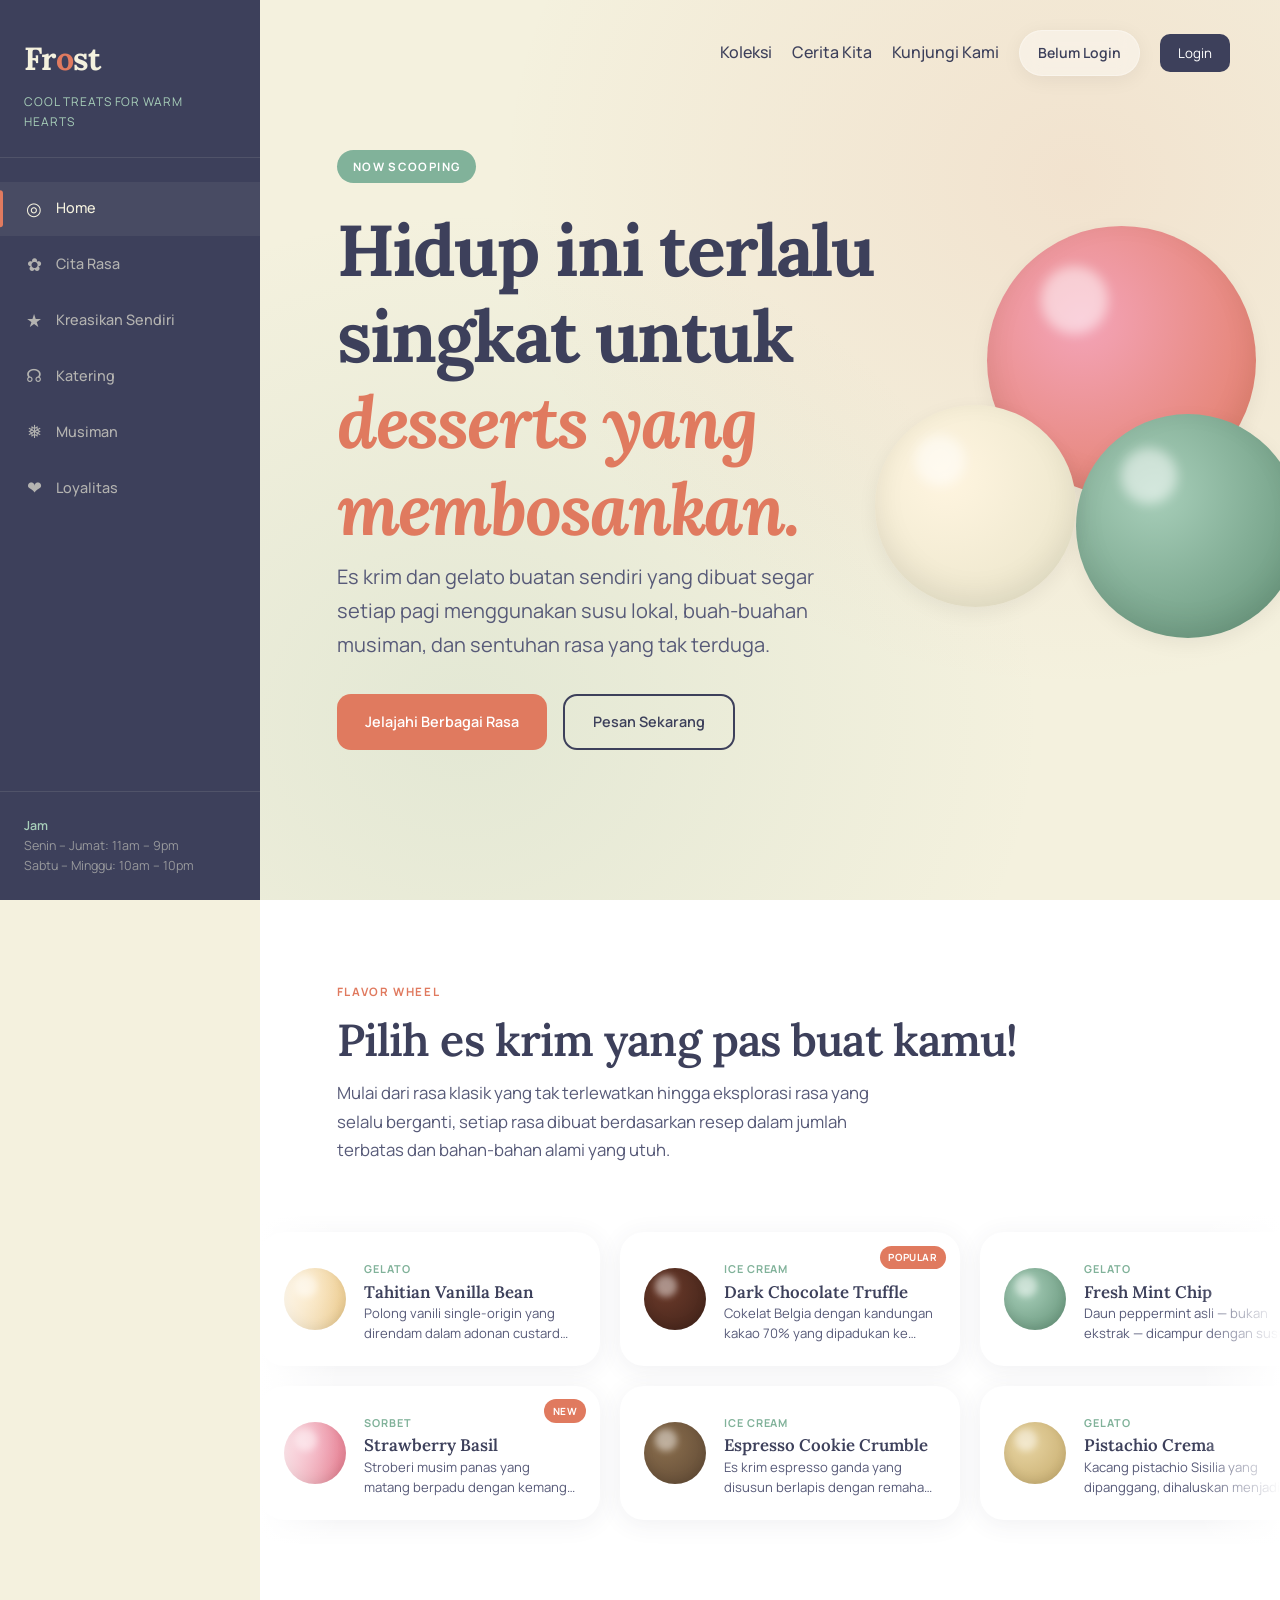
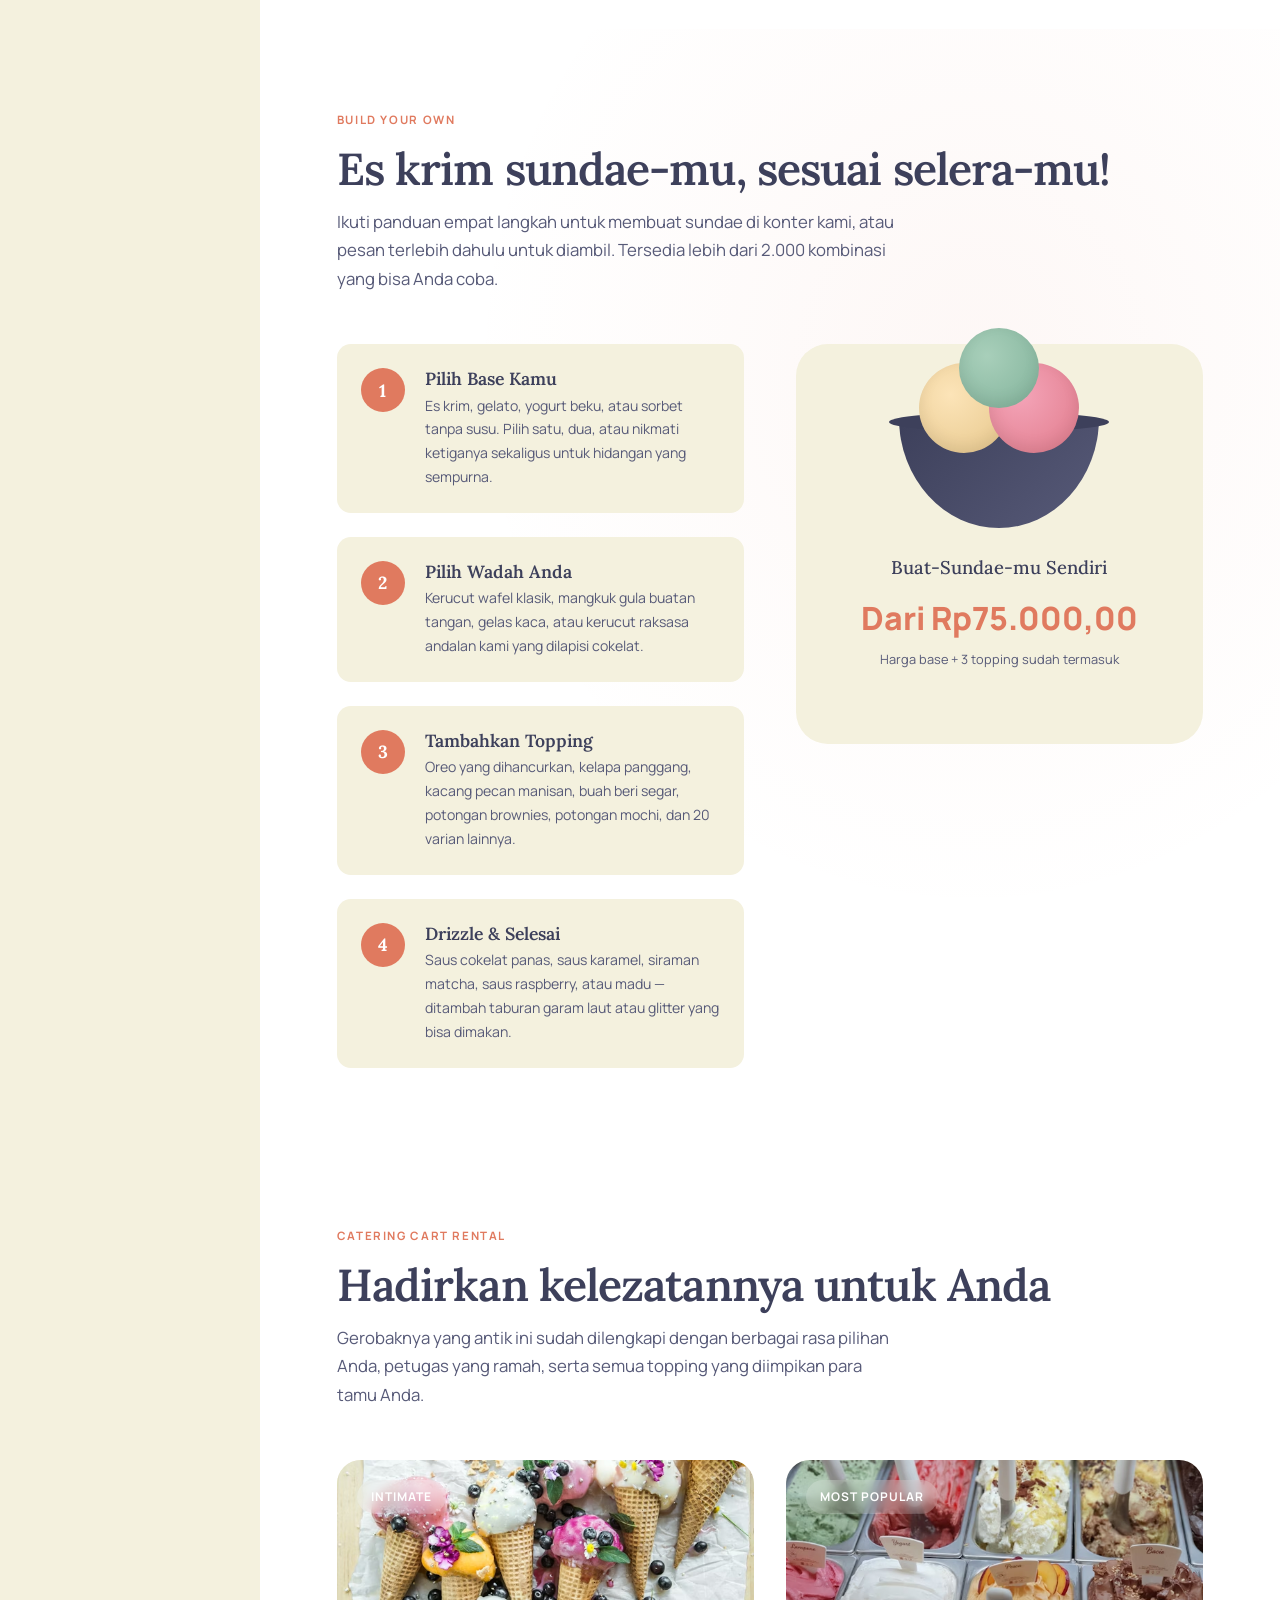
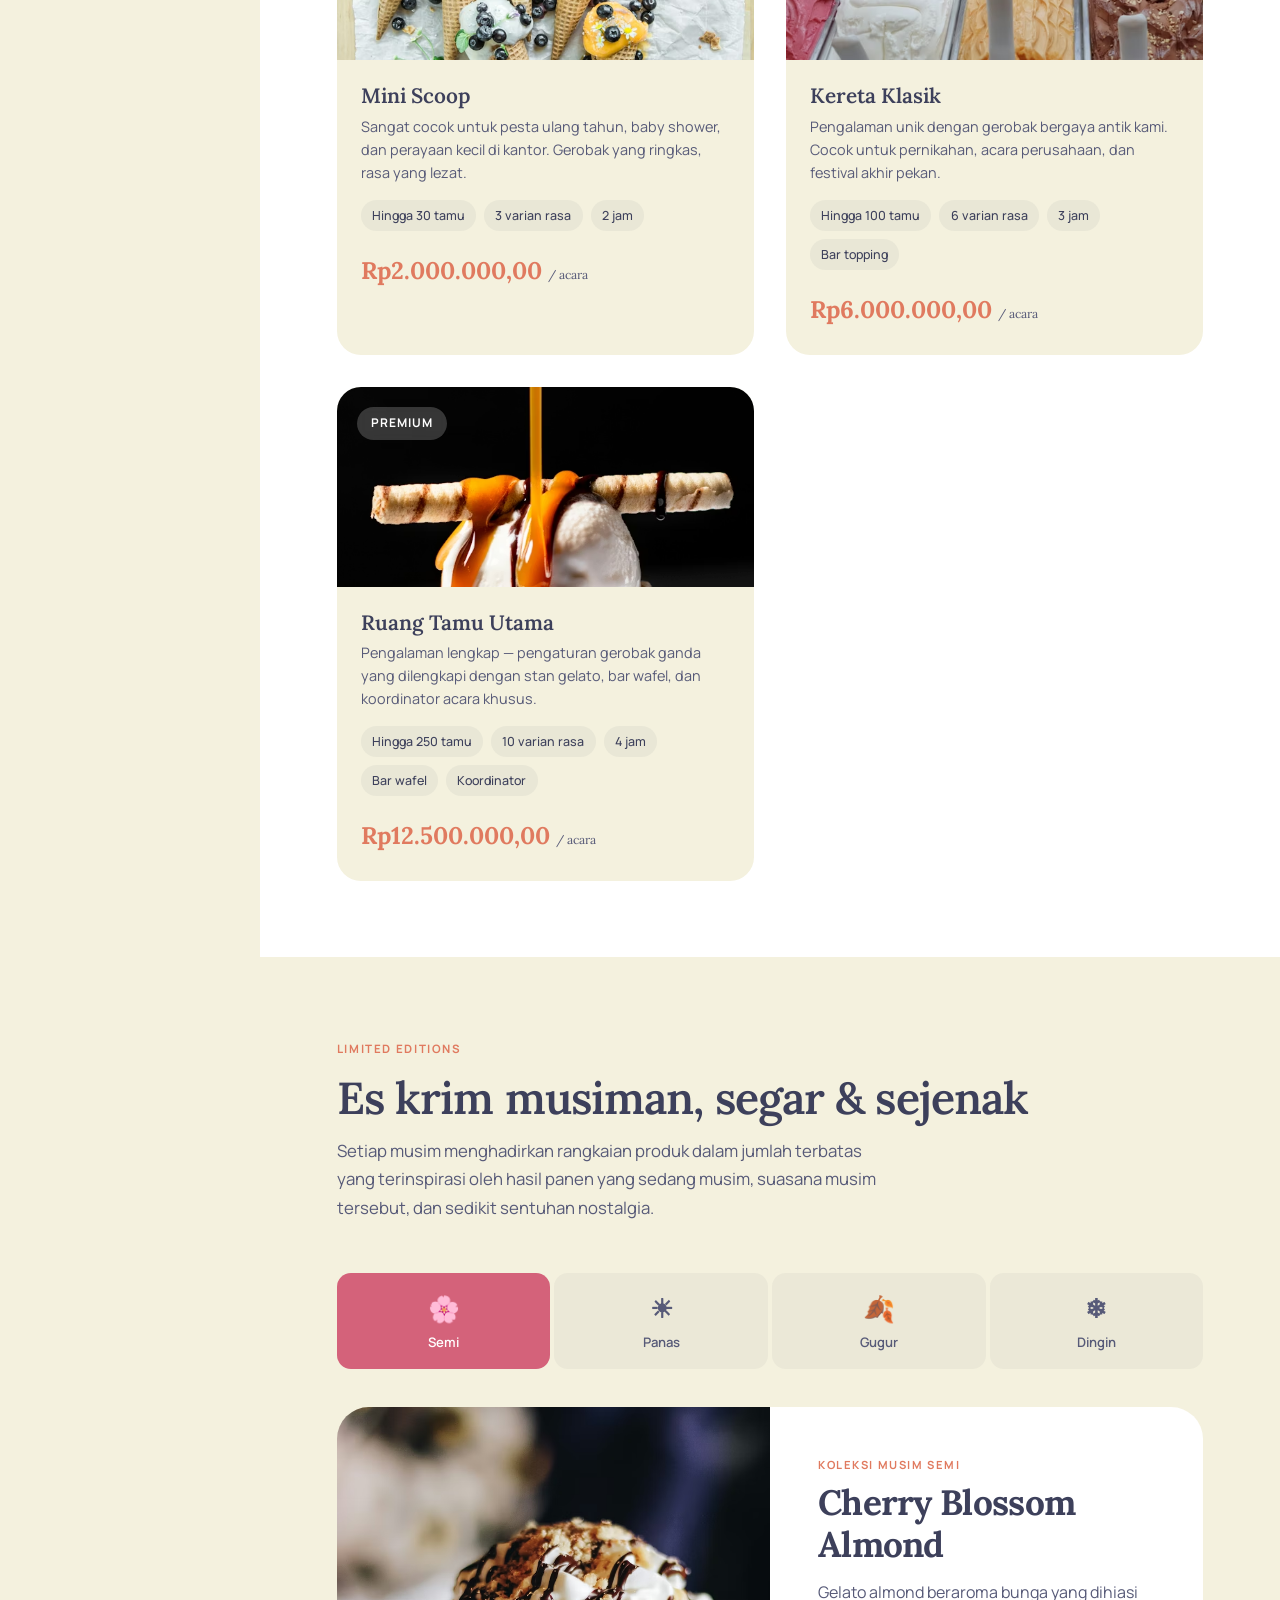
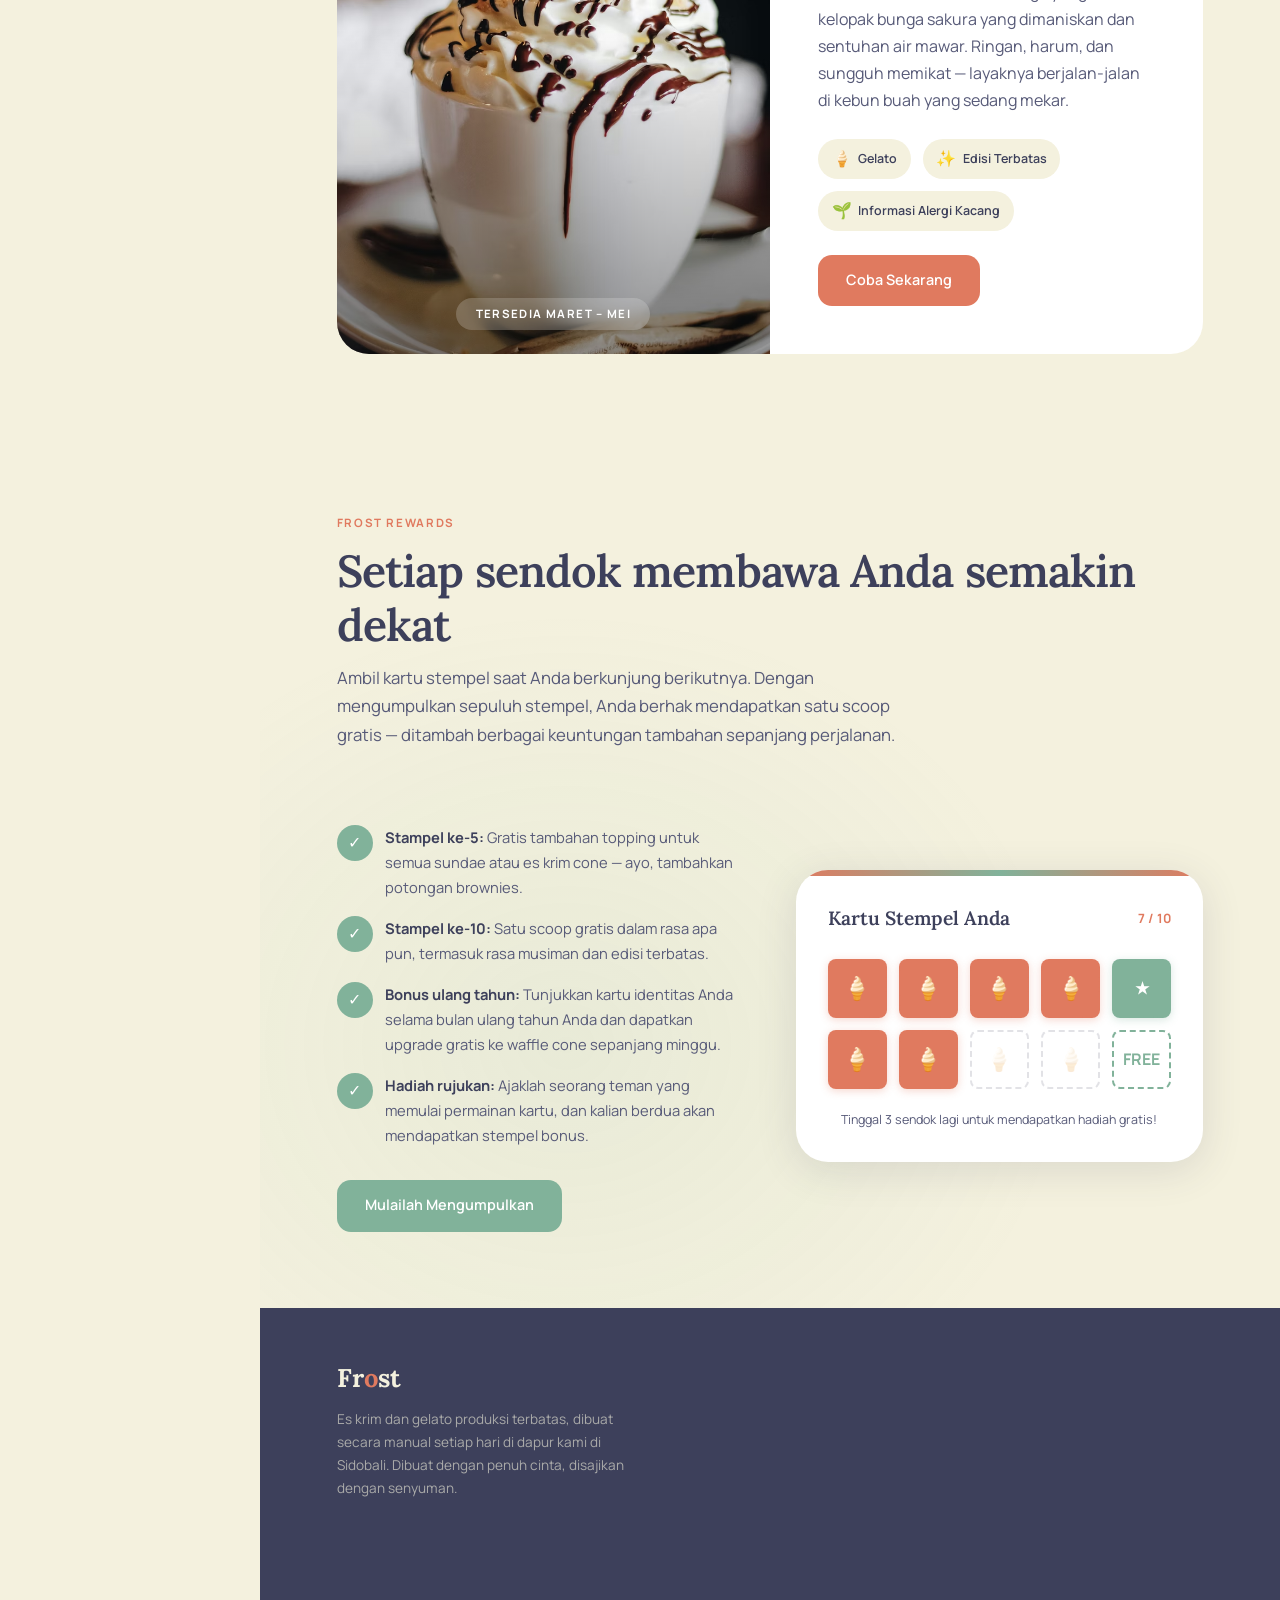
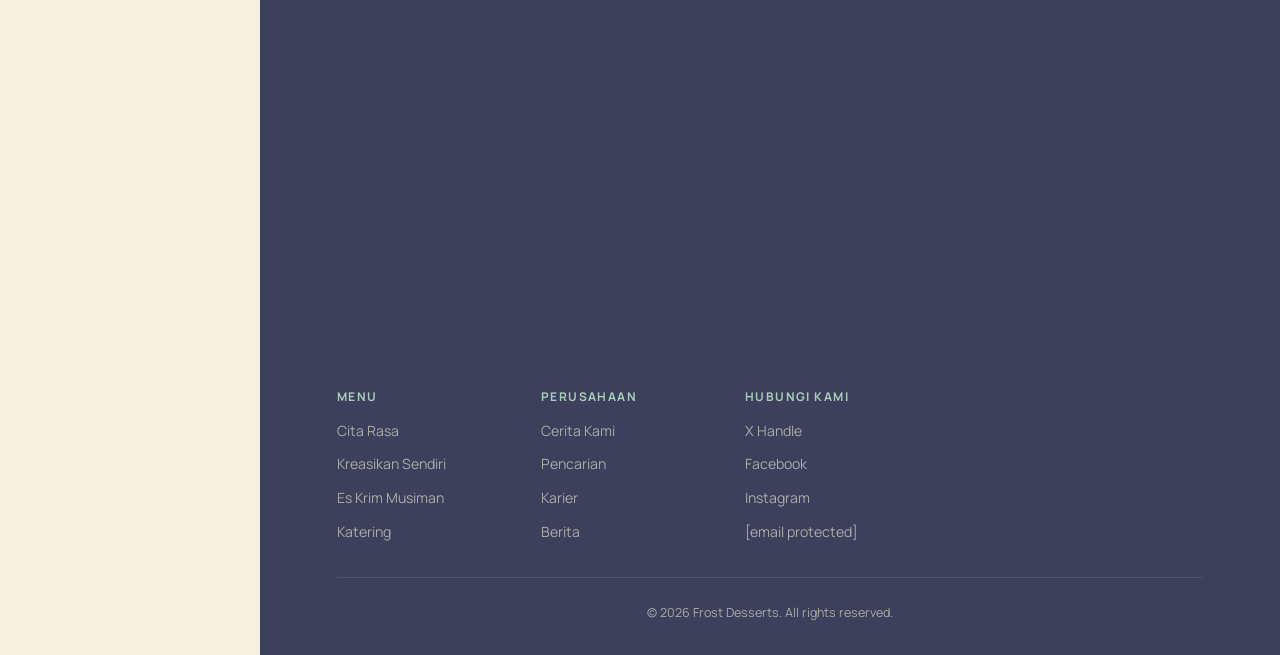
==== commit f954ec5b: "Update index.html" ====
--- a/index.html
+++ b/index.html
@@ -75,11 +75,11 @@
        ========================================== -->
   <main class="main">
     <nav class="nav-main">
-      <a href="#collections">Collections</a>
+      <a href="#collections">Koleksi</a>
       <a href="https://www.youtube.com/watch?v=Bi5p0sVJcmc" target="_blank">
-        Our Story
+        Cerita Kita
       </a>
-      <a href="#contact">Visit Us</a>
+      <a href="#contact">Kunjungi Kami</a>
       <p id="userInfo">Belum Login</p>
       
 <div id="authArea">
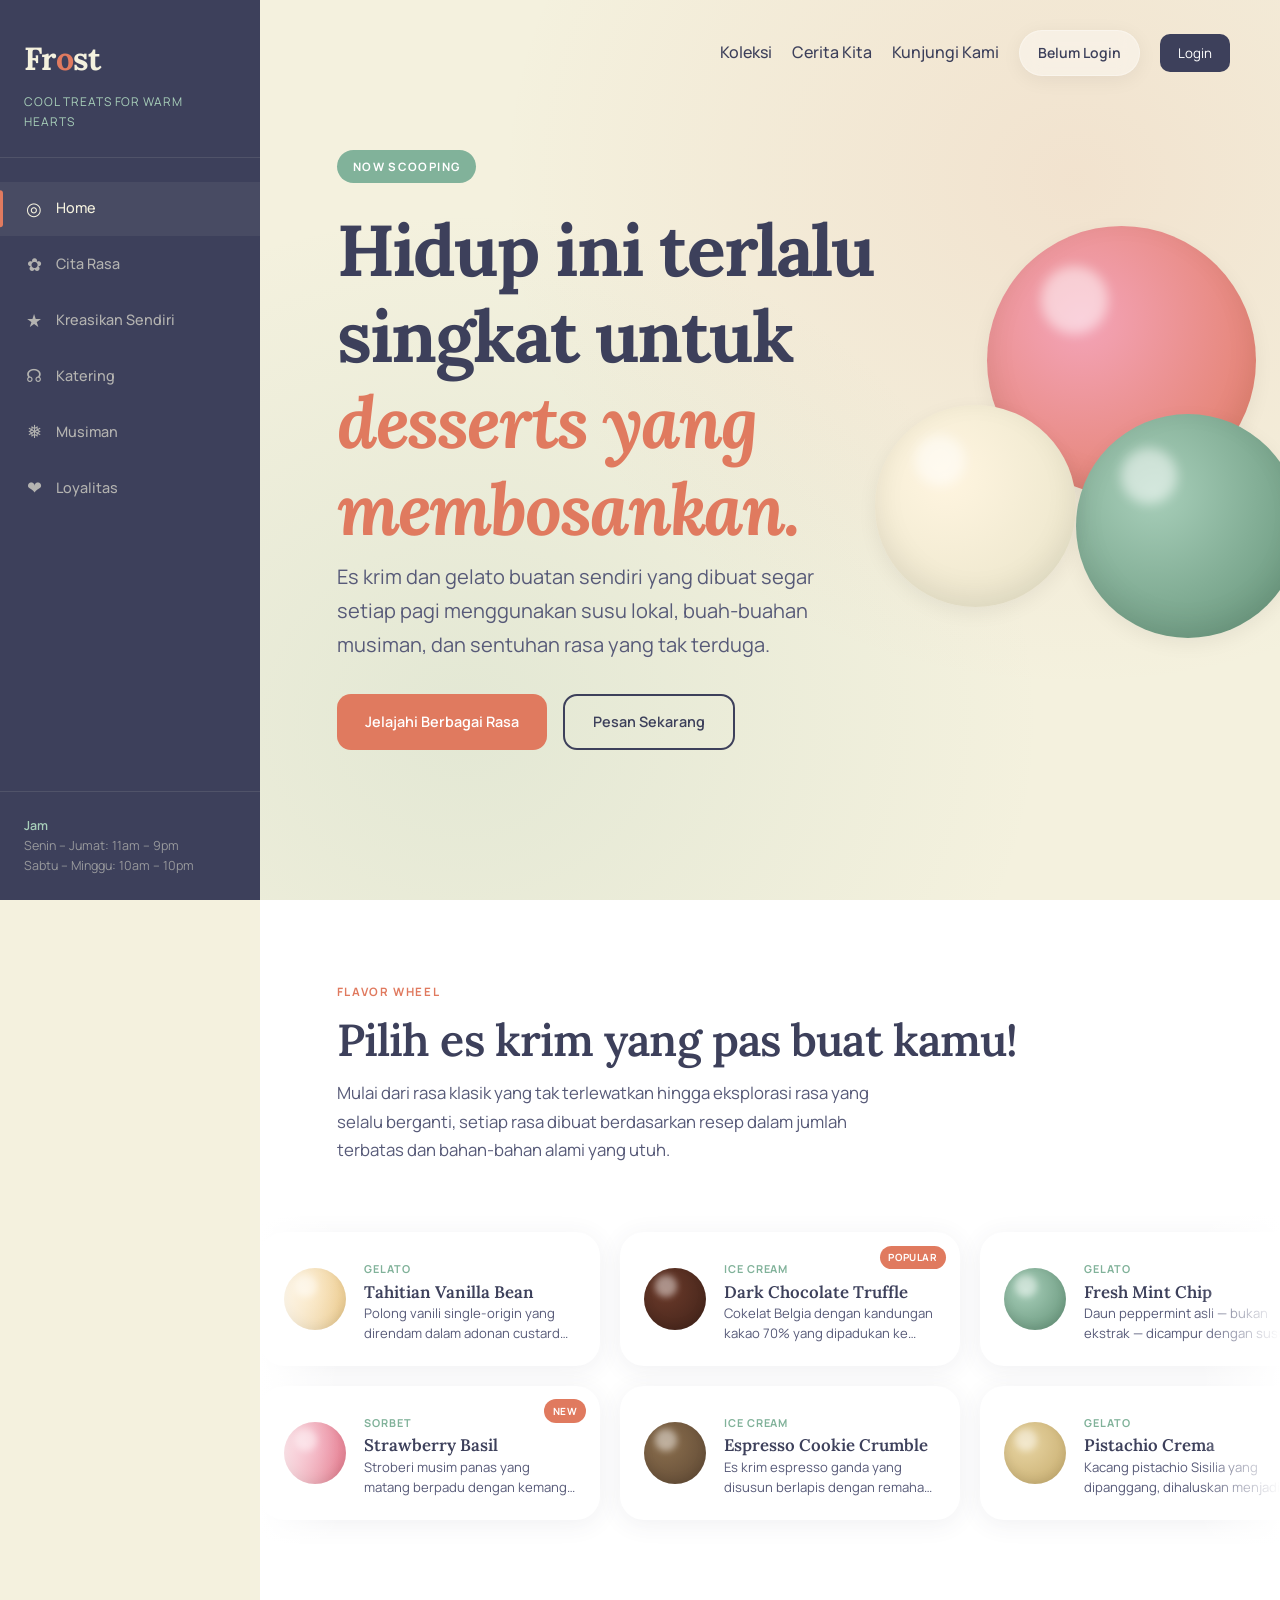
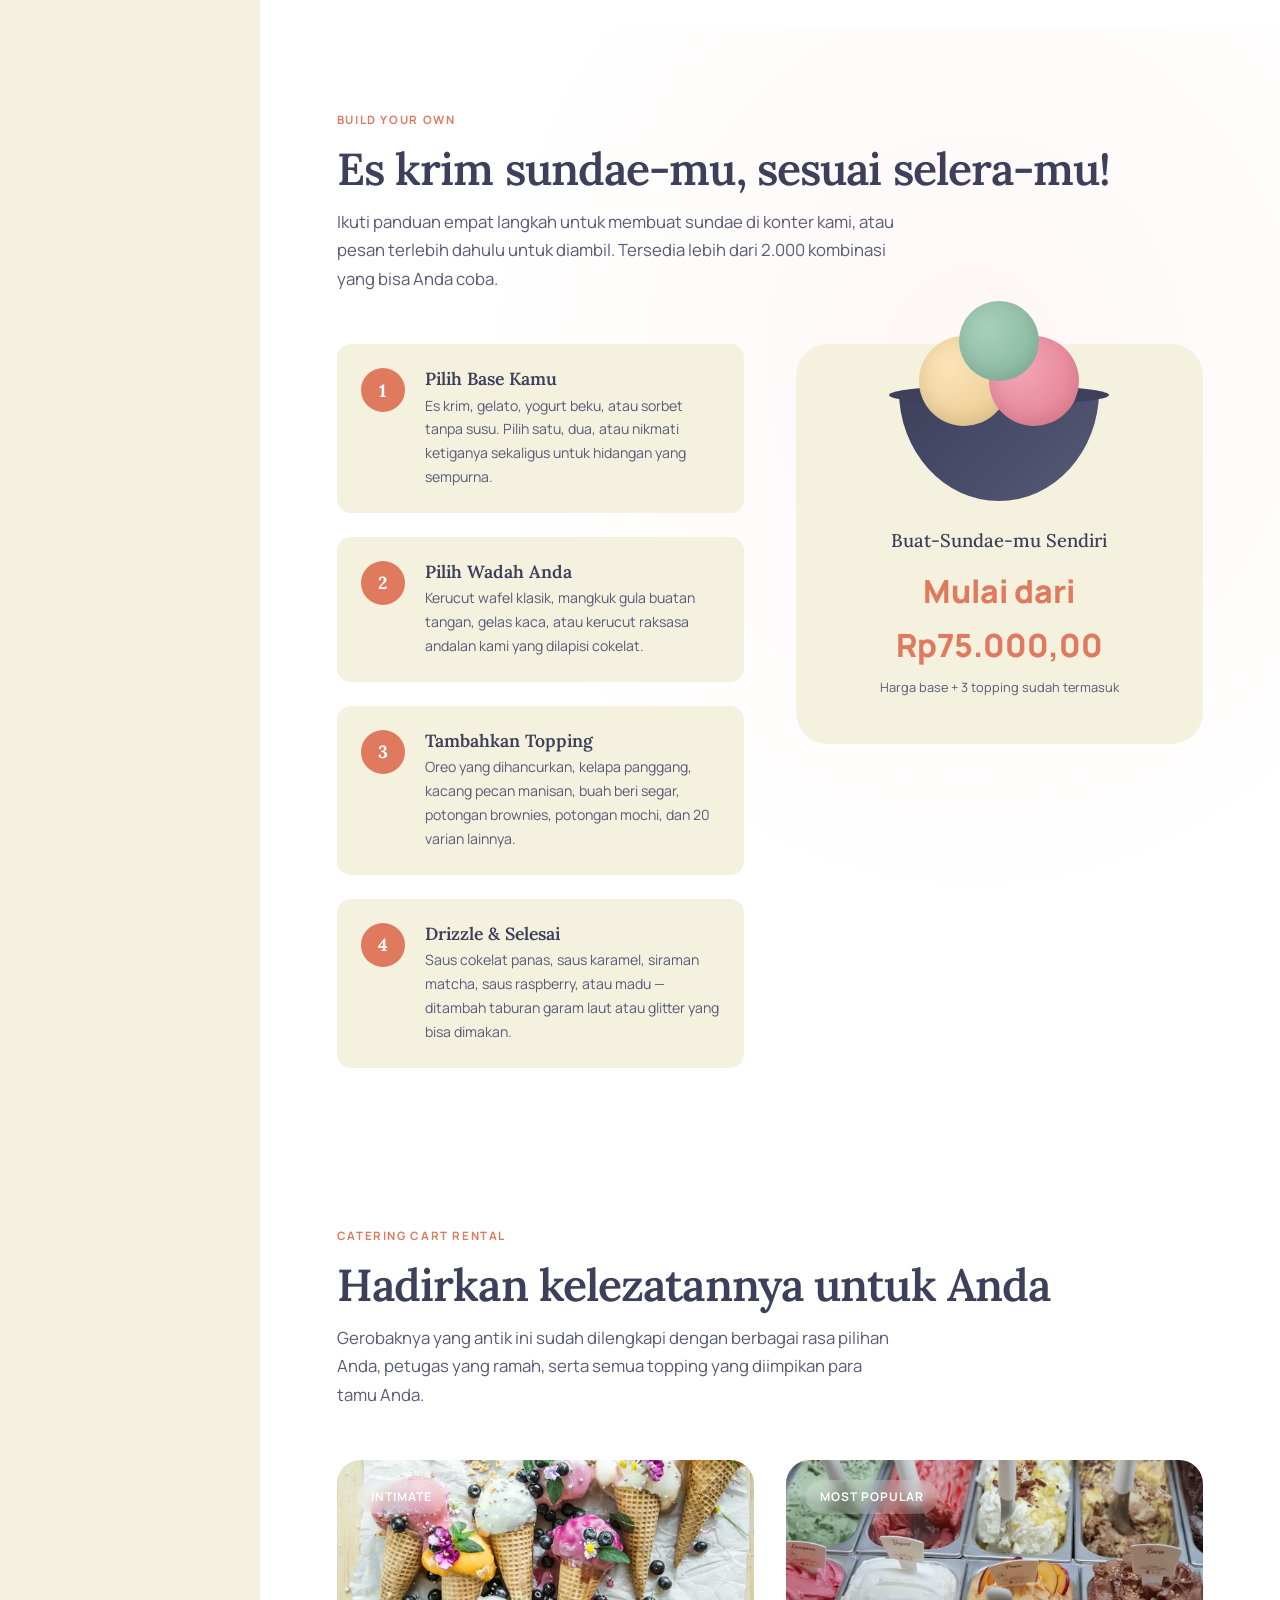
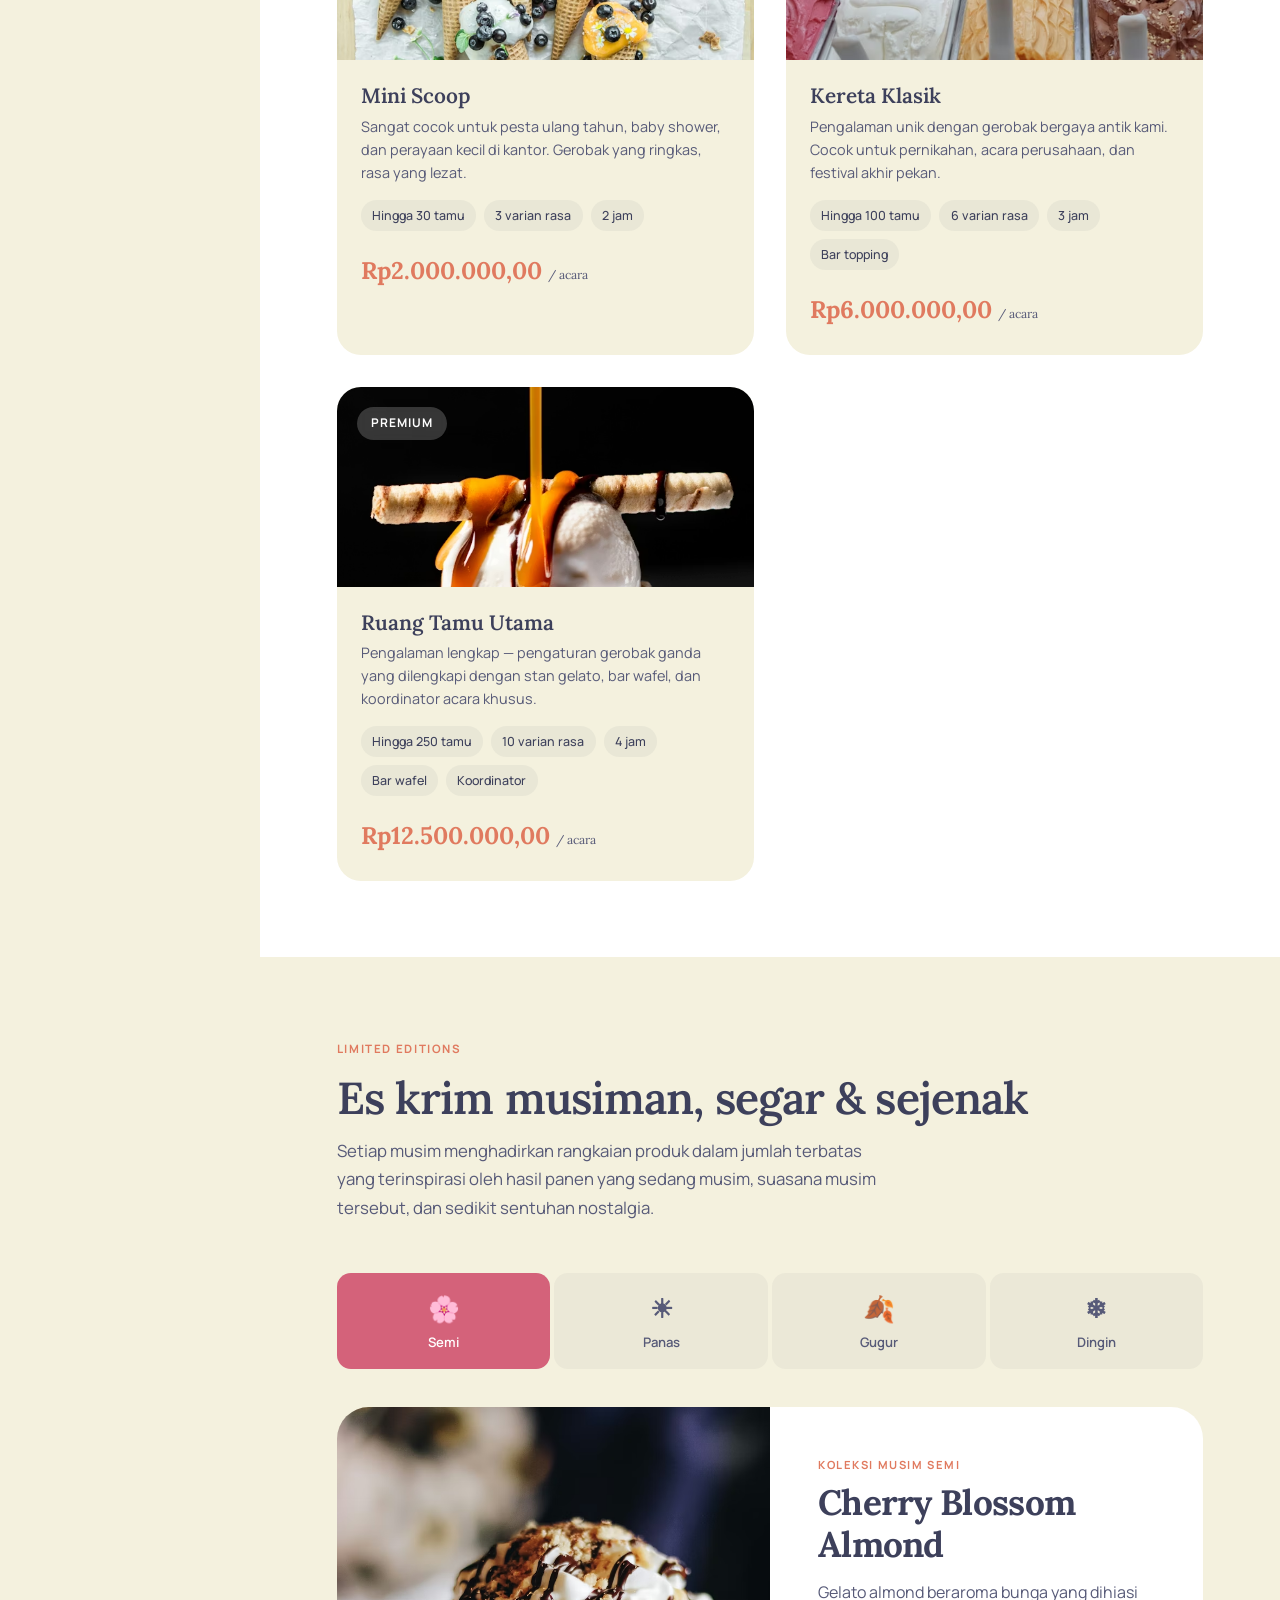
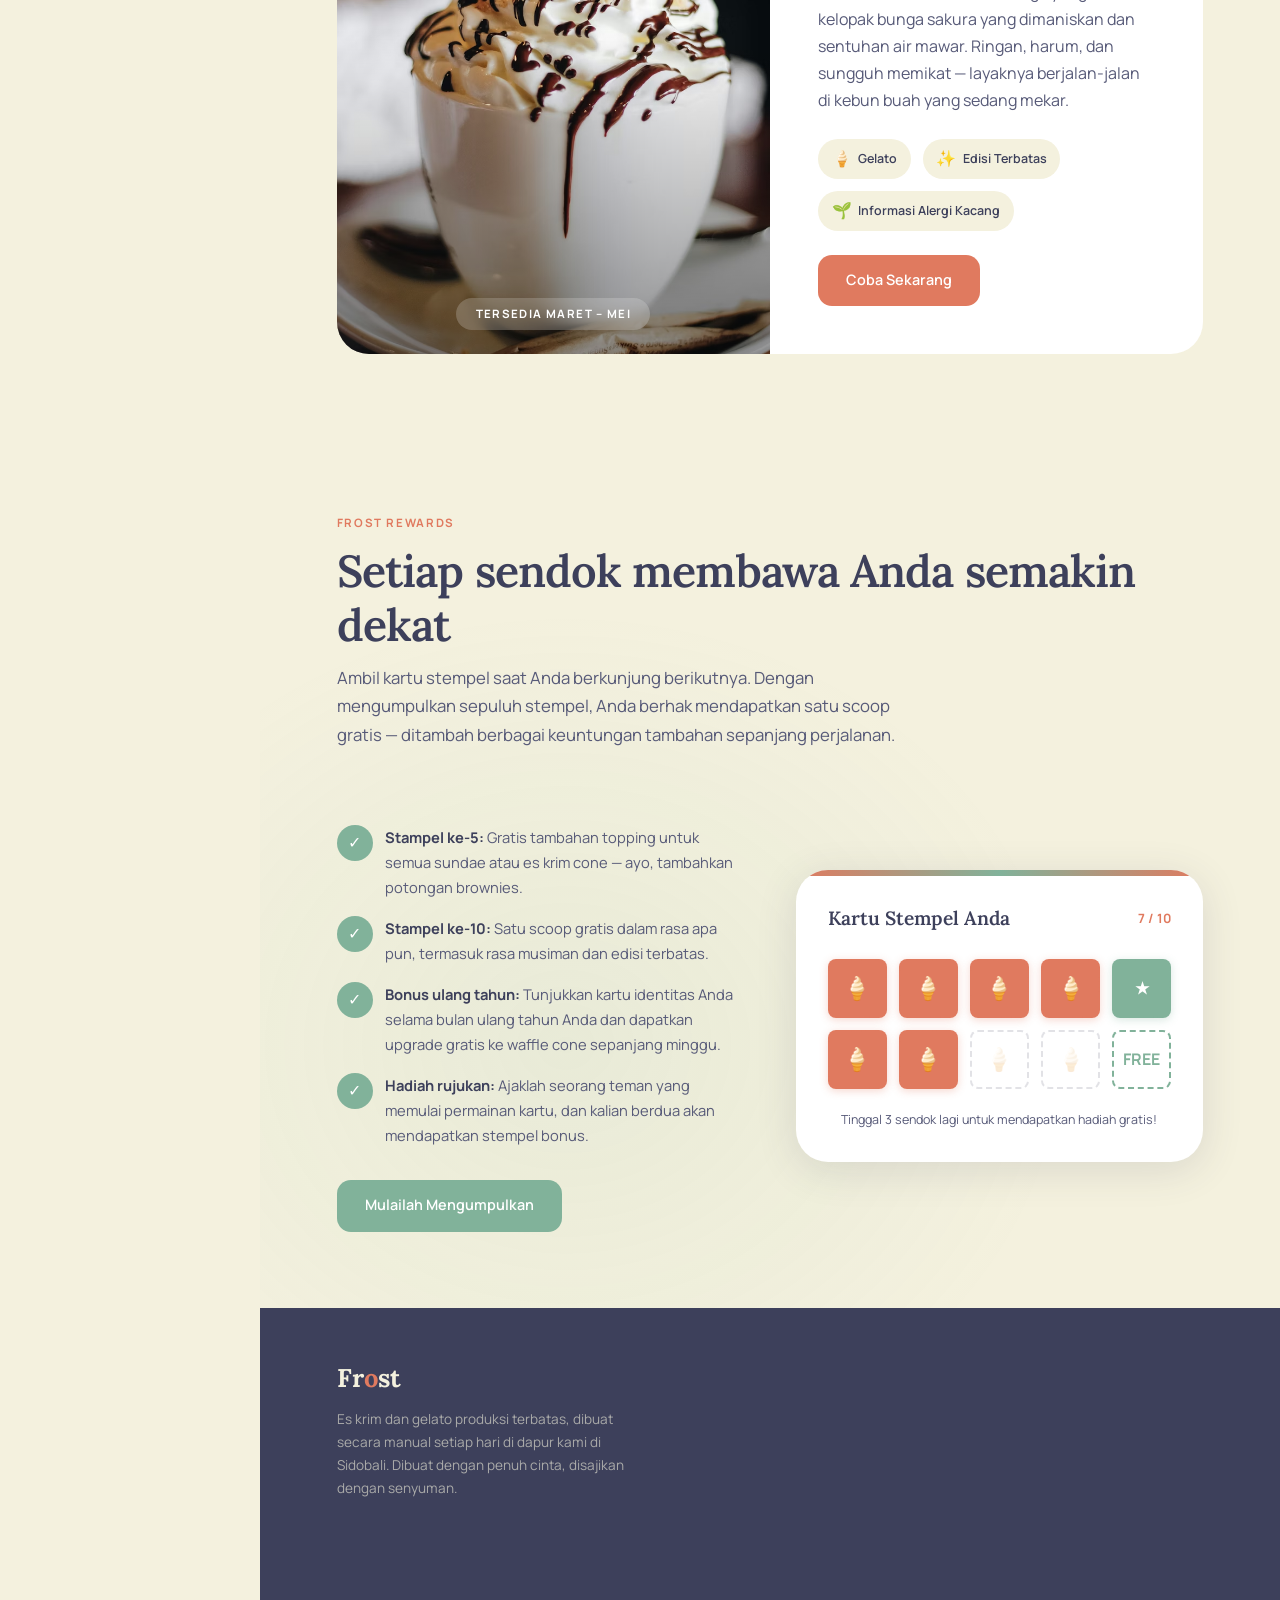
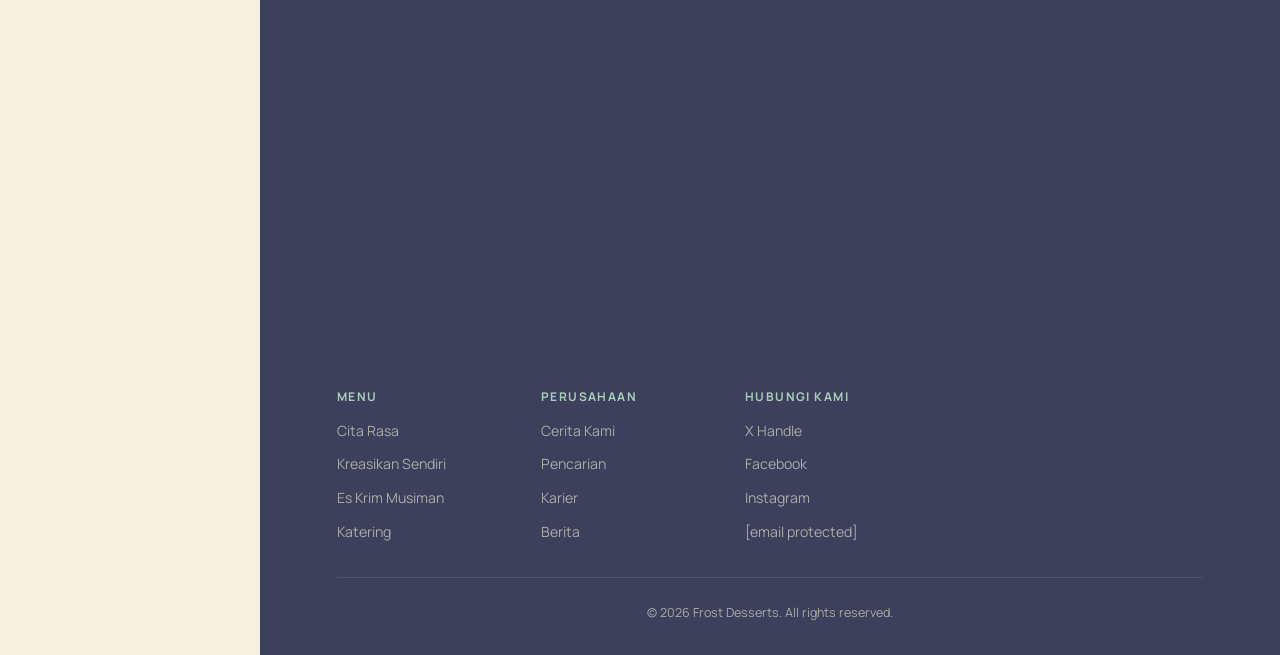
==== commit 7ad01df6: "Update index.html" ====
--- a/index.html
+++ b/index.html
@@ -417,7 +417,7 @@
             <div class="builder__preview-scoop3"></div>
           </div>
           <p class="builder__preview-text">Buat-Sundae-mu Sendiri</p>
-          <p class="builder__preview-price">Dari Rp75.000,00</p>
+          <p class="builder__preview-price">Mulai dari Rp75.000,00</p>
           <p class="builder__preview-note">Harga base + 3 topping sudah termasuk</p>
         </div>
       </div>
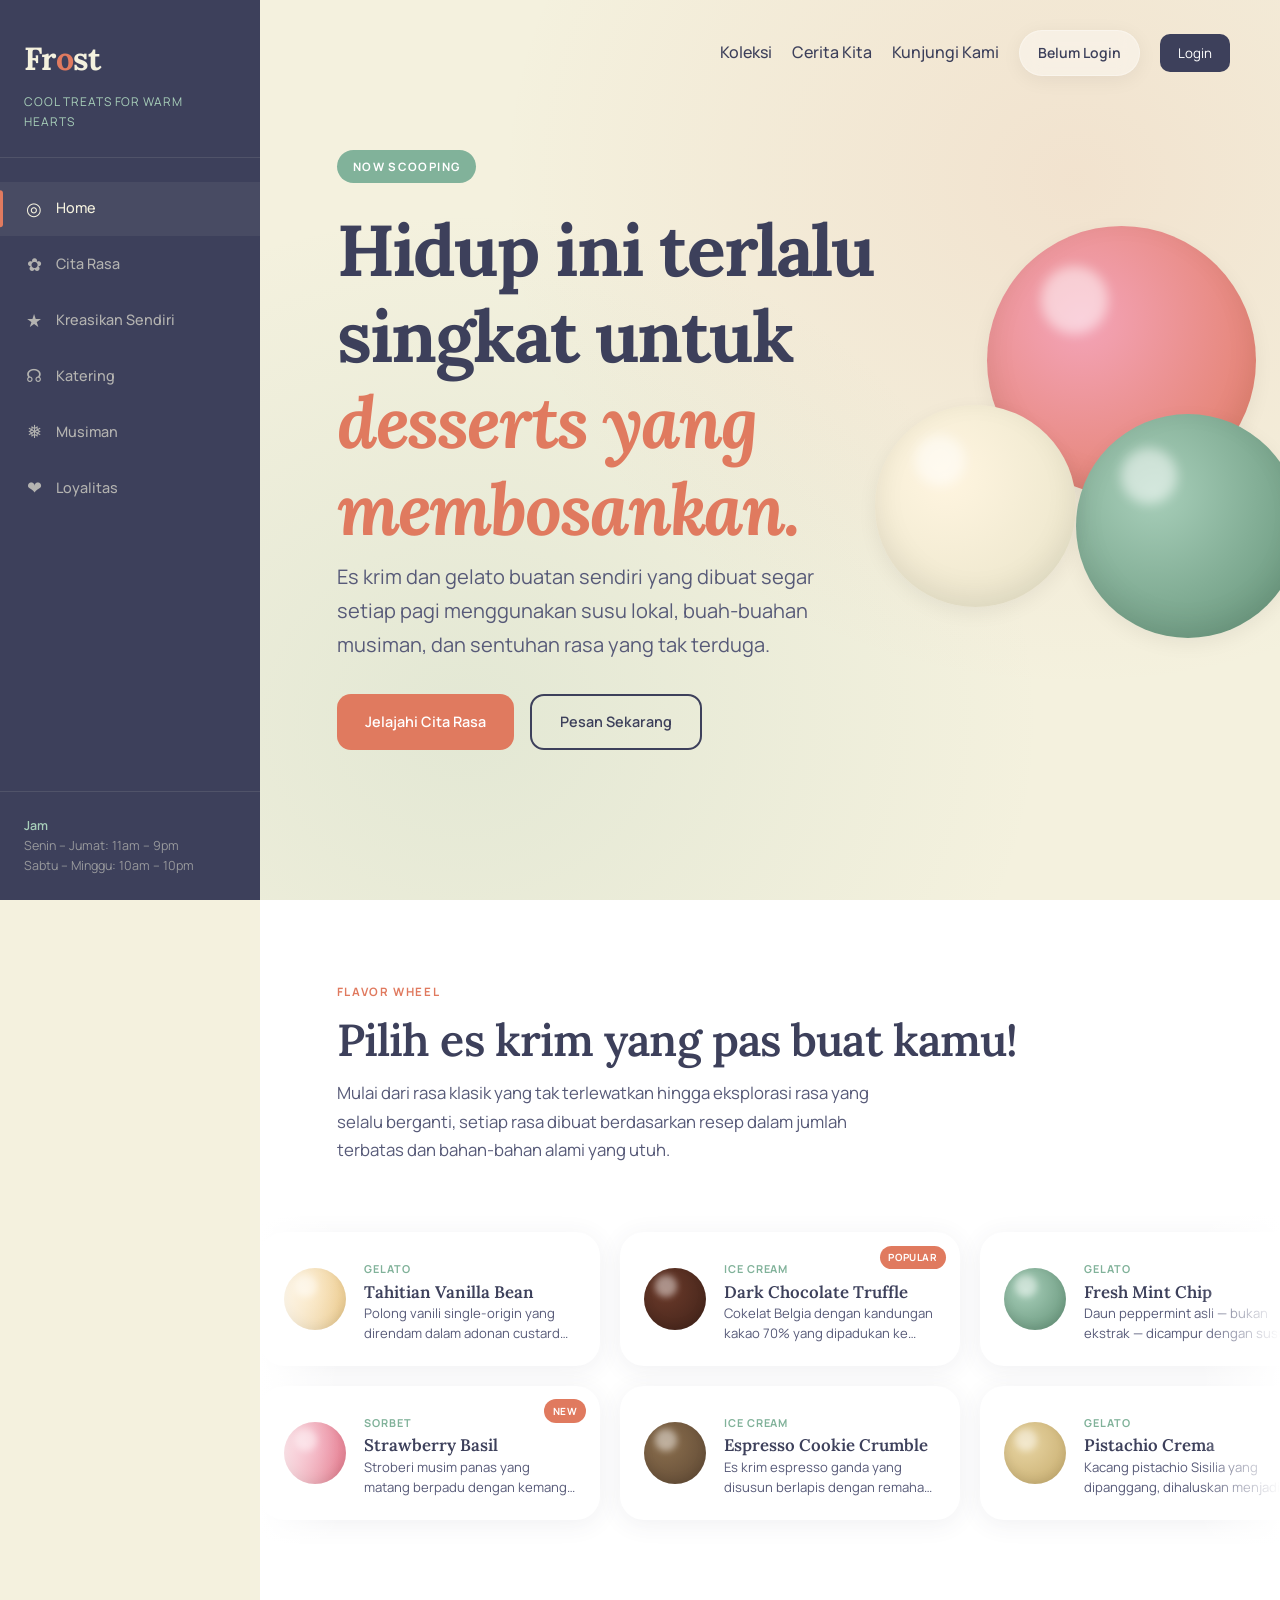
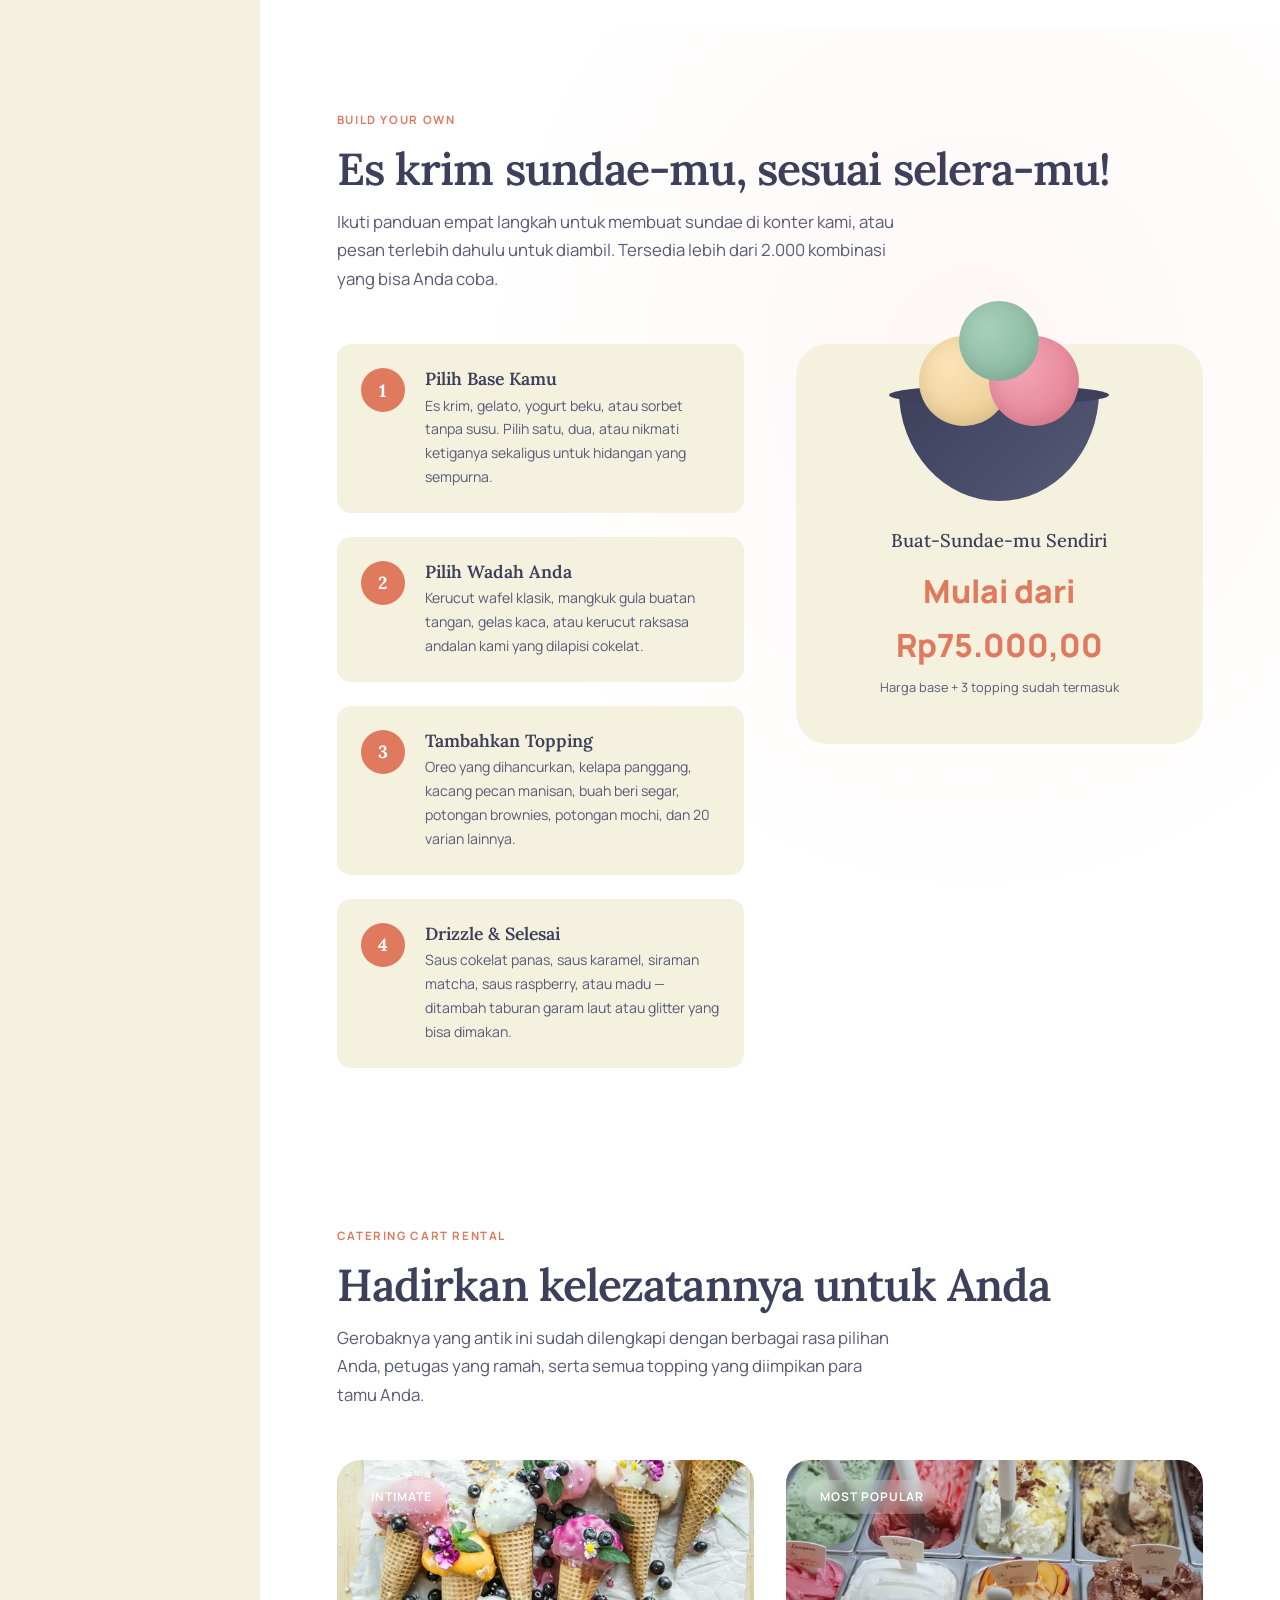
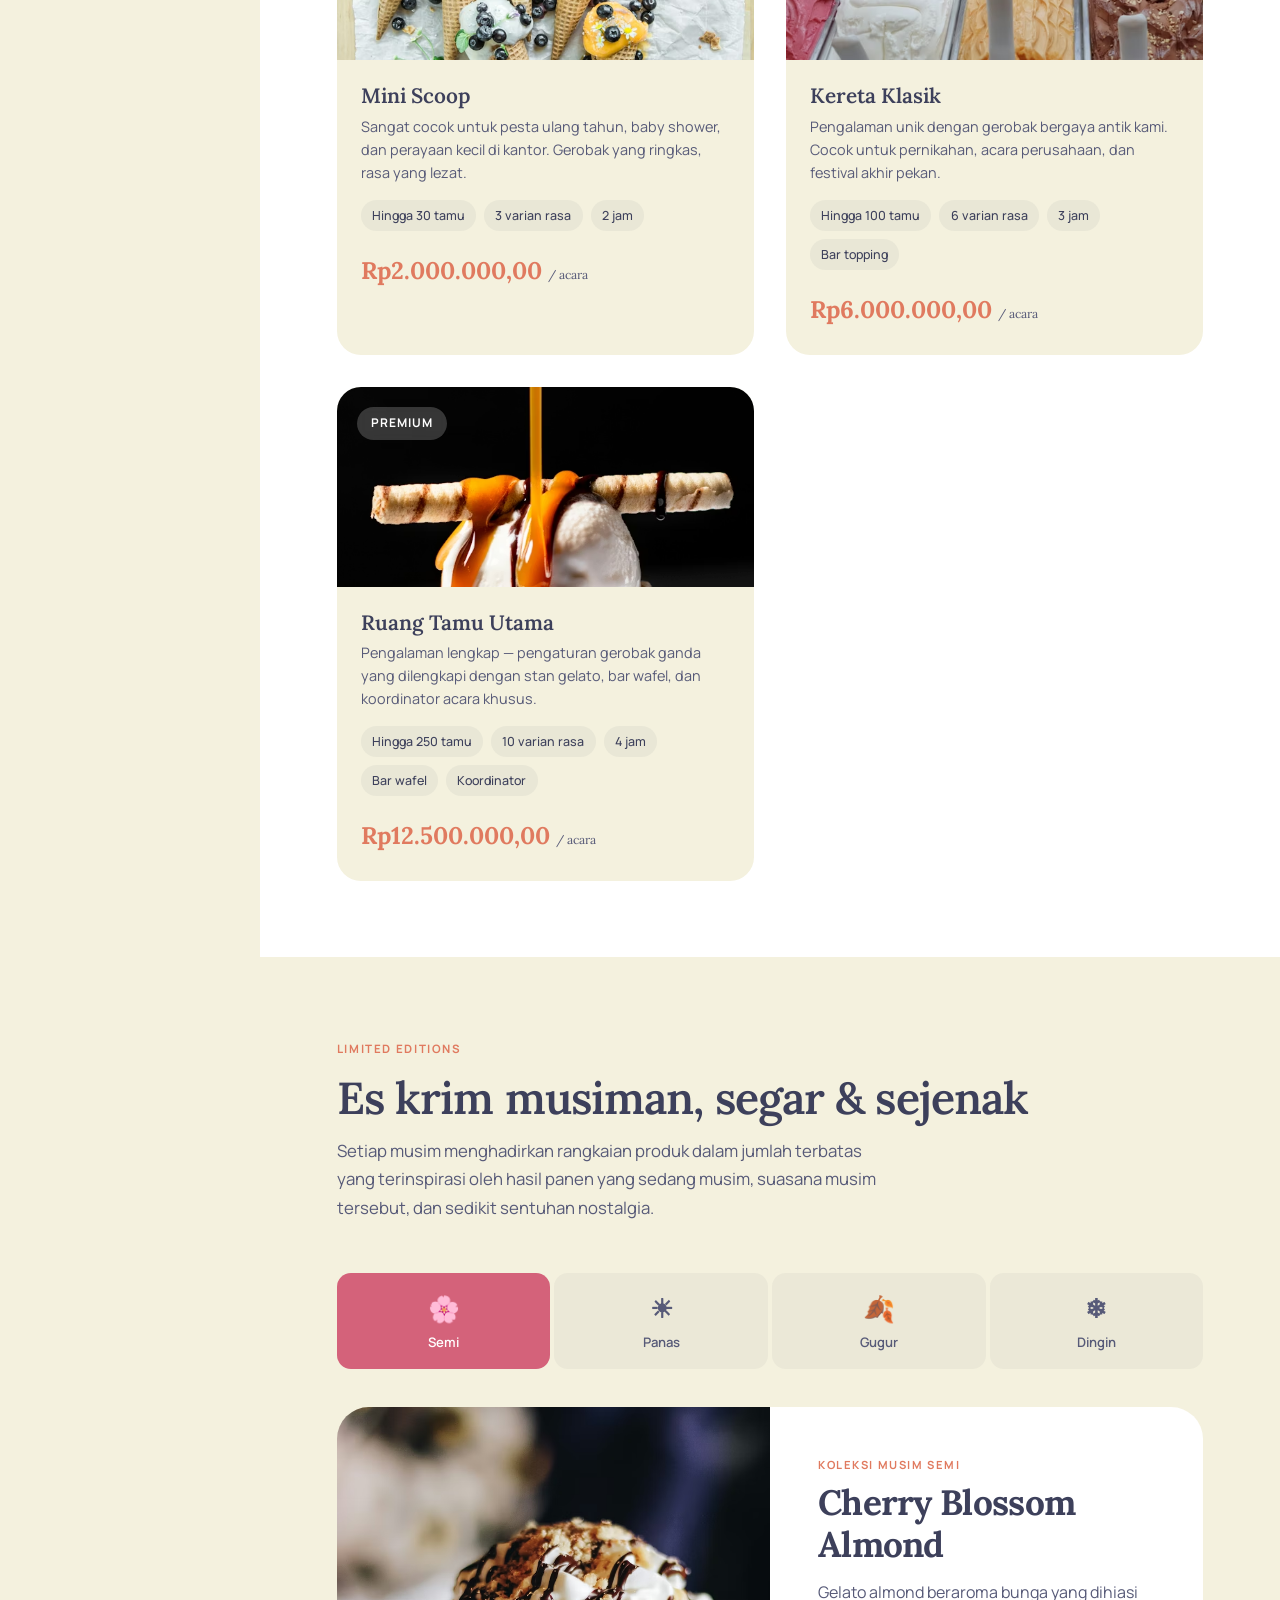
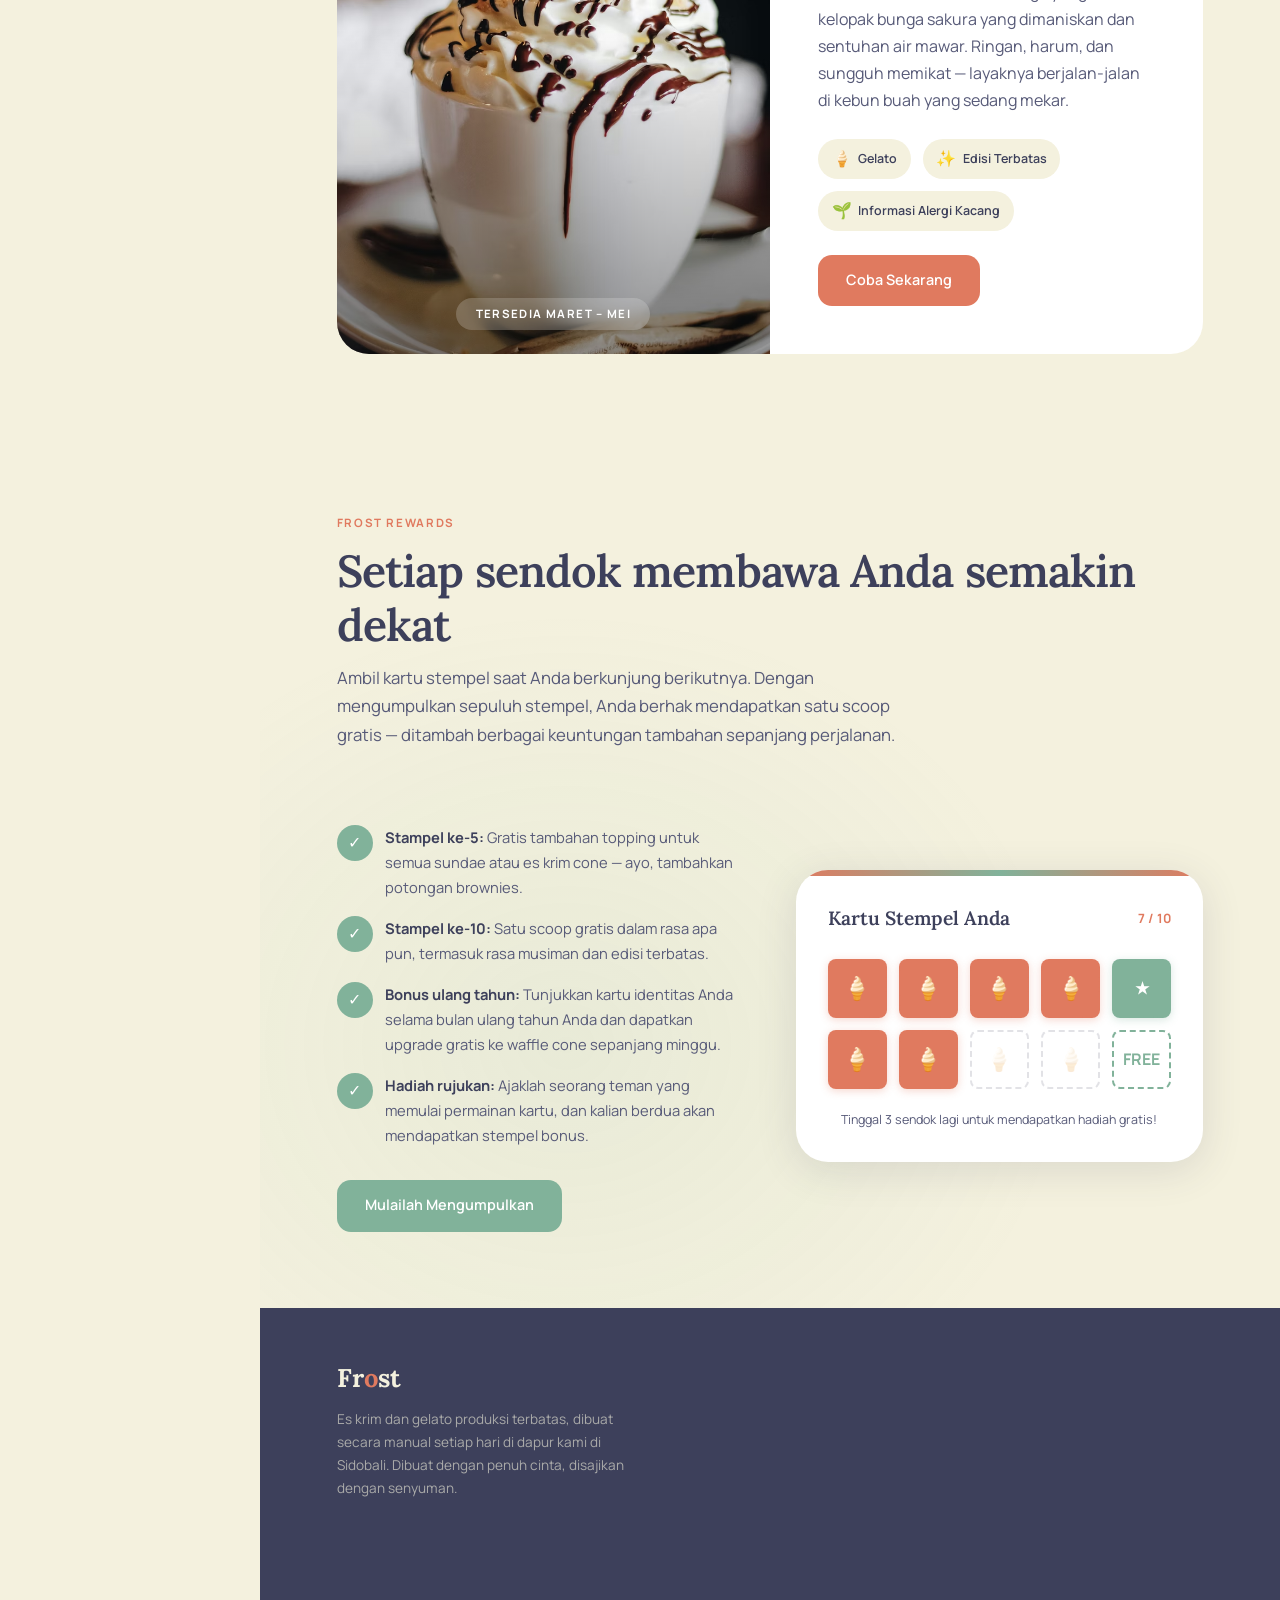
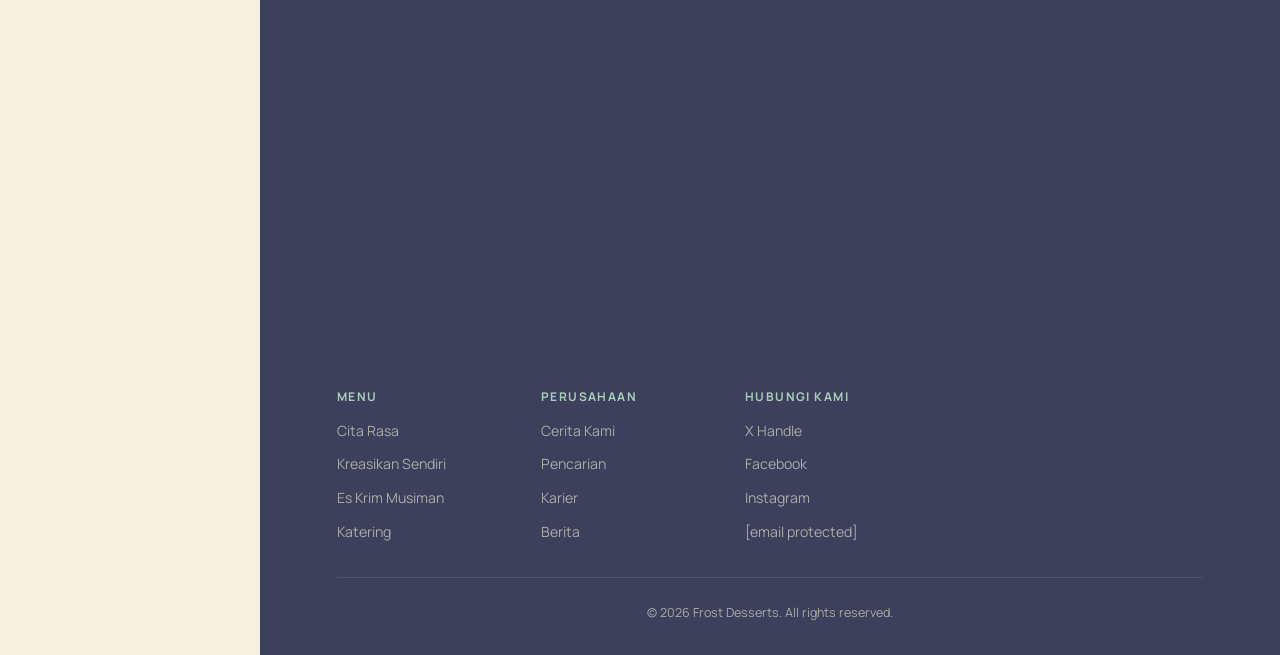
==== commit 159fcaeb: "Update index.html" ====
--- a/index.html
+++ b/index.html
@@ -98,7 +98,7 @@
           Es krim dan gelato buatan sendiri yang dibuat segar setiap pagi menggunakan susu lokal, buah-buahan musiman, dan sentuhan rasa yang tak terduga.
         </p>
         <div class="hero__actions reveal reveal-delay-3">
-          <a href="#flavors" class="btn btn--primary">Jelajahi Berbagai Rasa</a>
+          <a href="#flavors" class="btn btn--primary">Jelajahi Cita Rasa</a>
           <a href="#catering" class="btn btn--outline">Pesan Sekarang</a>
         </div>
       </div>
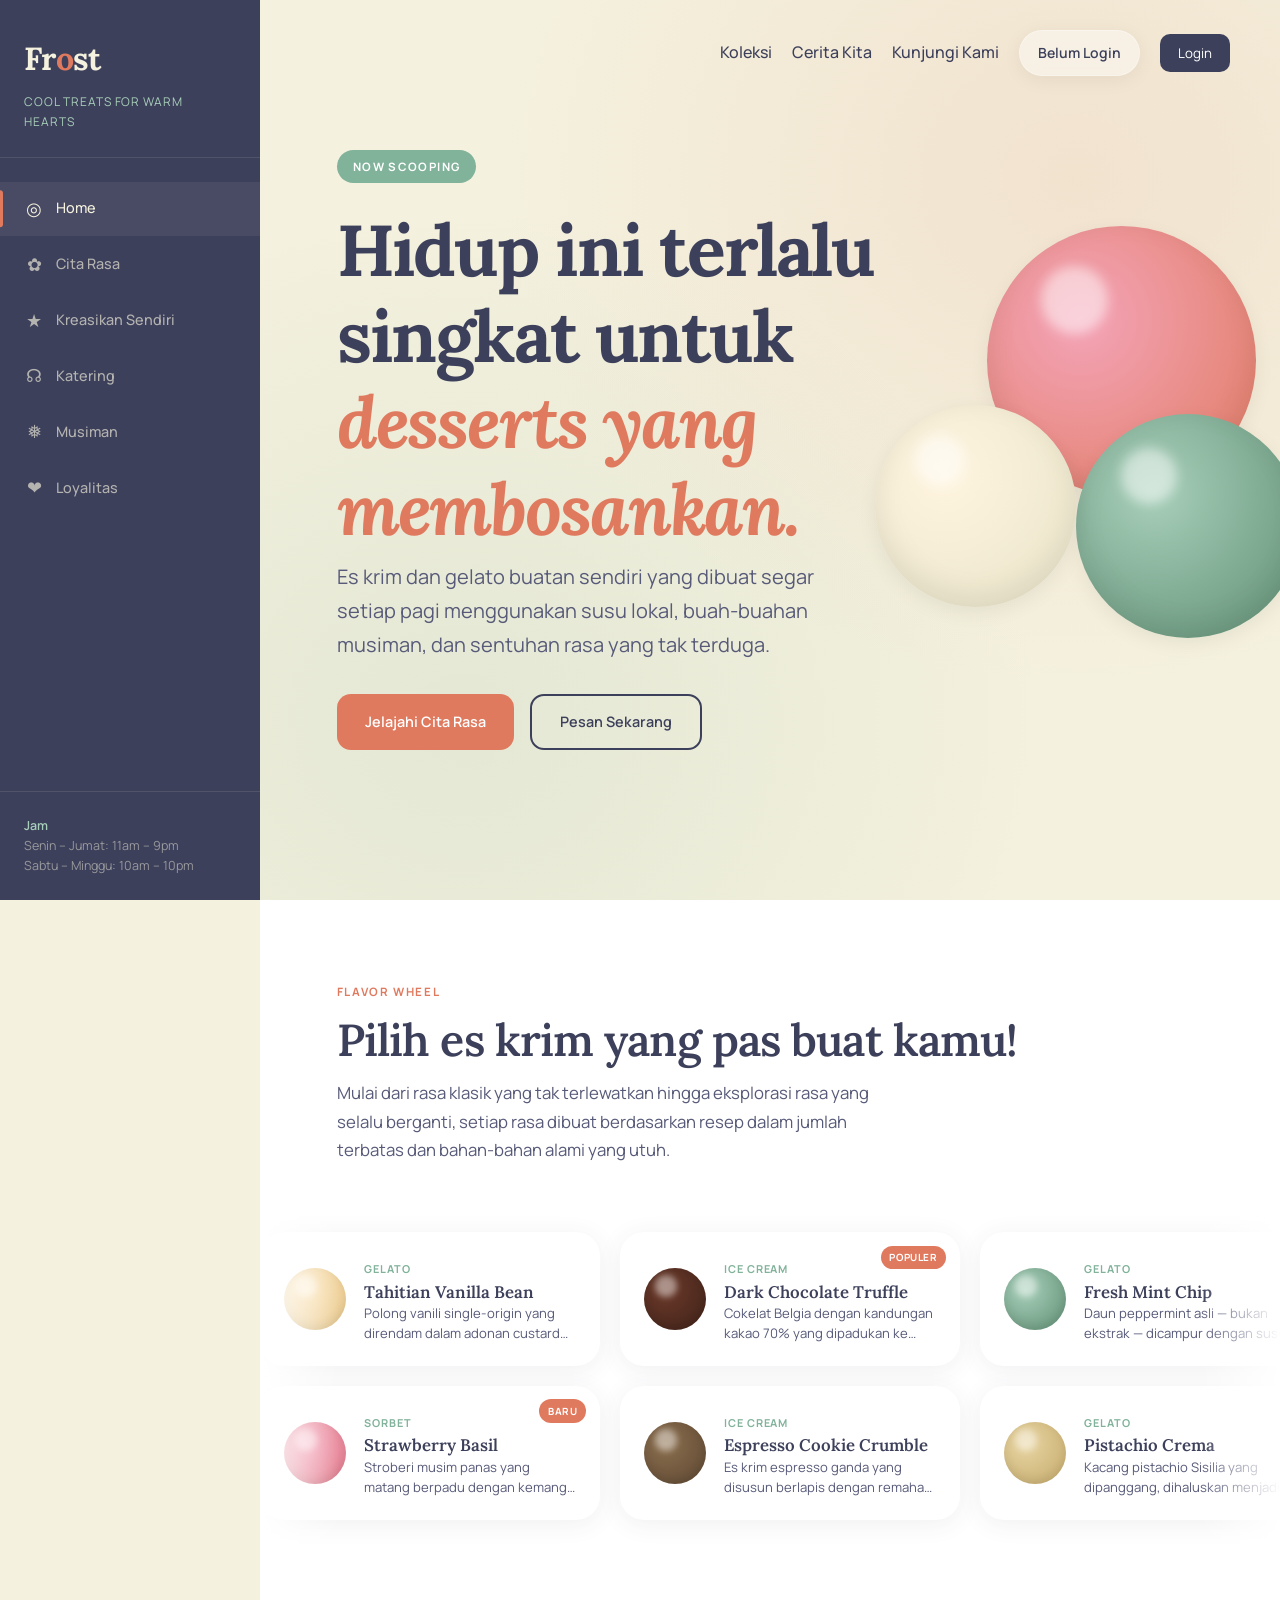
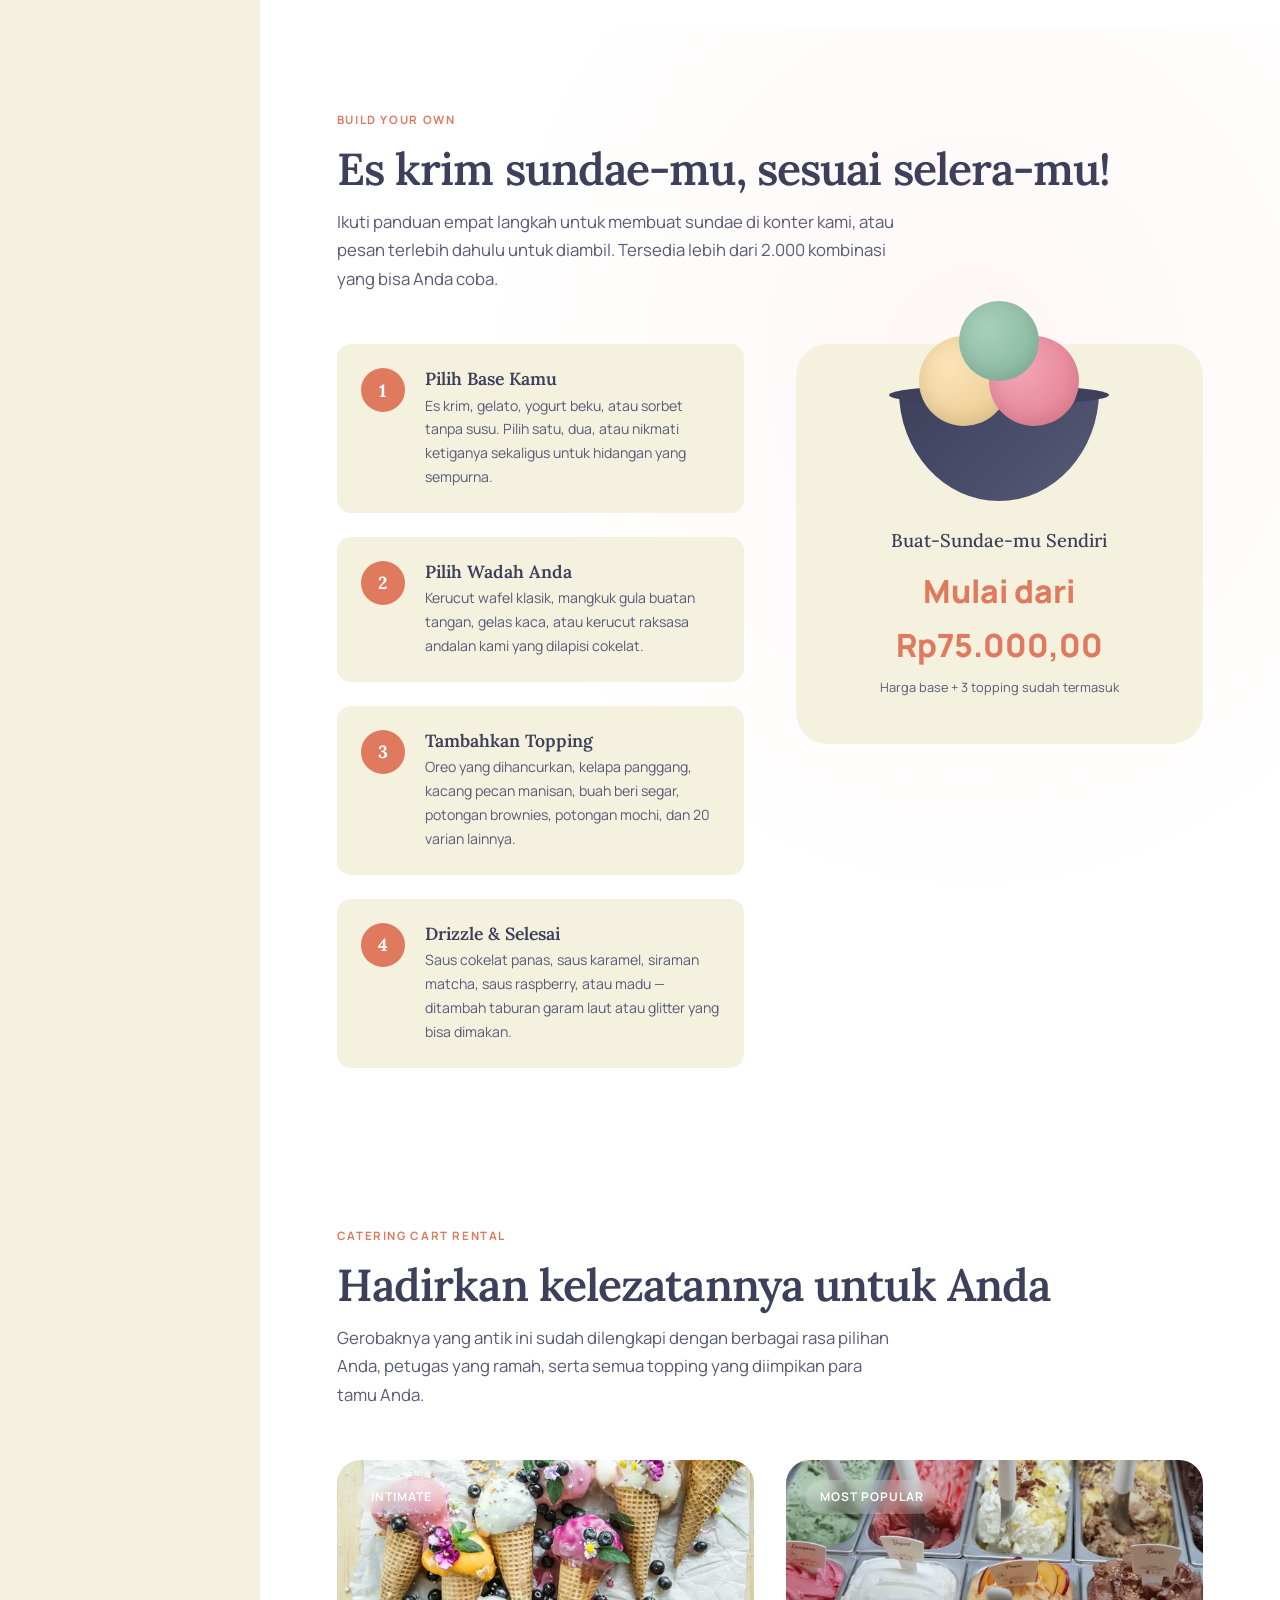
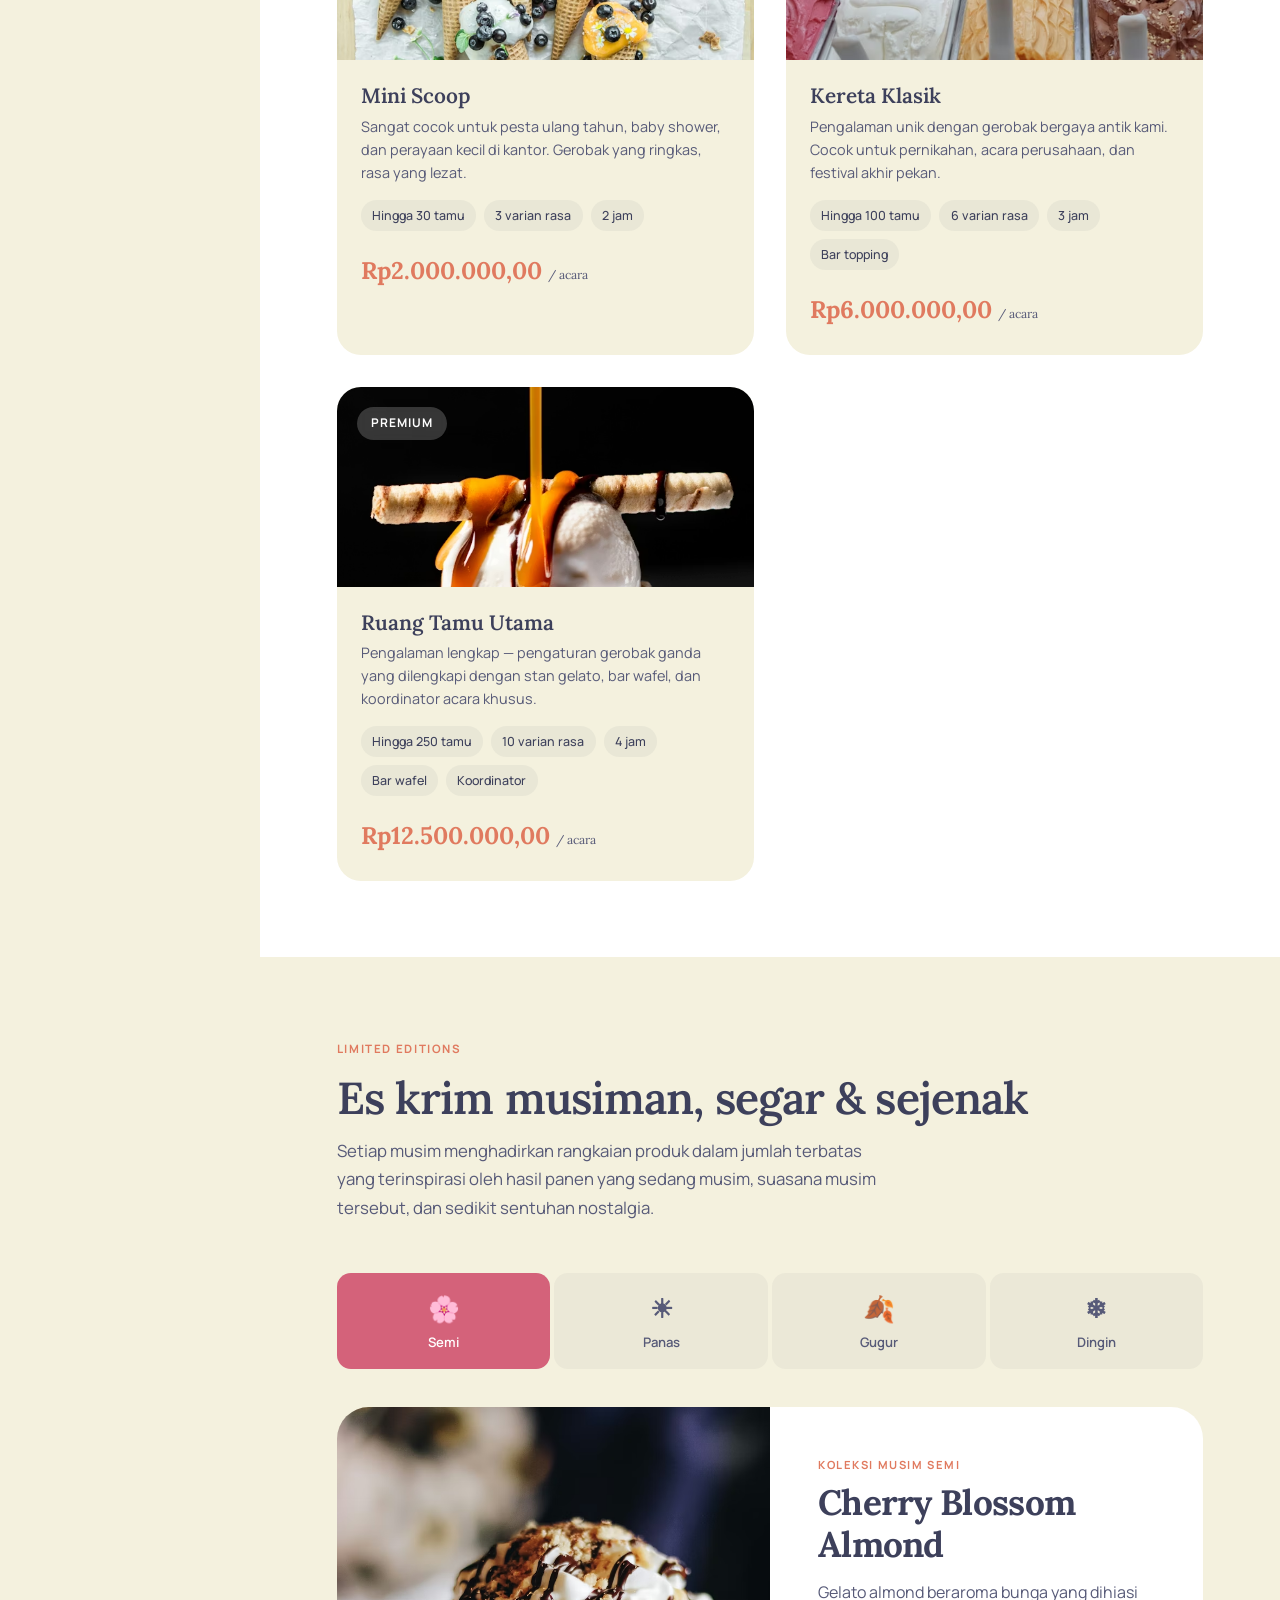
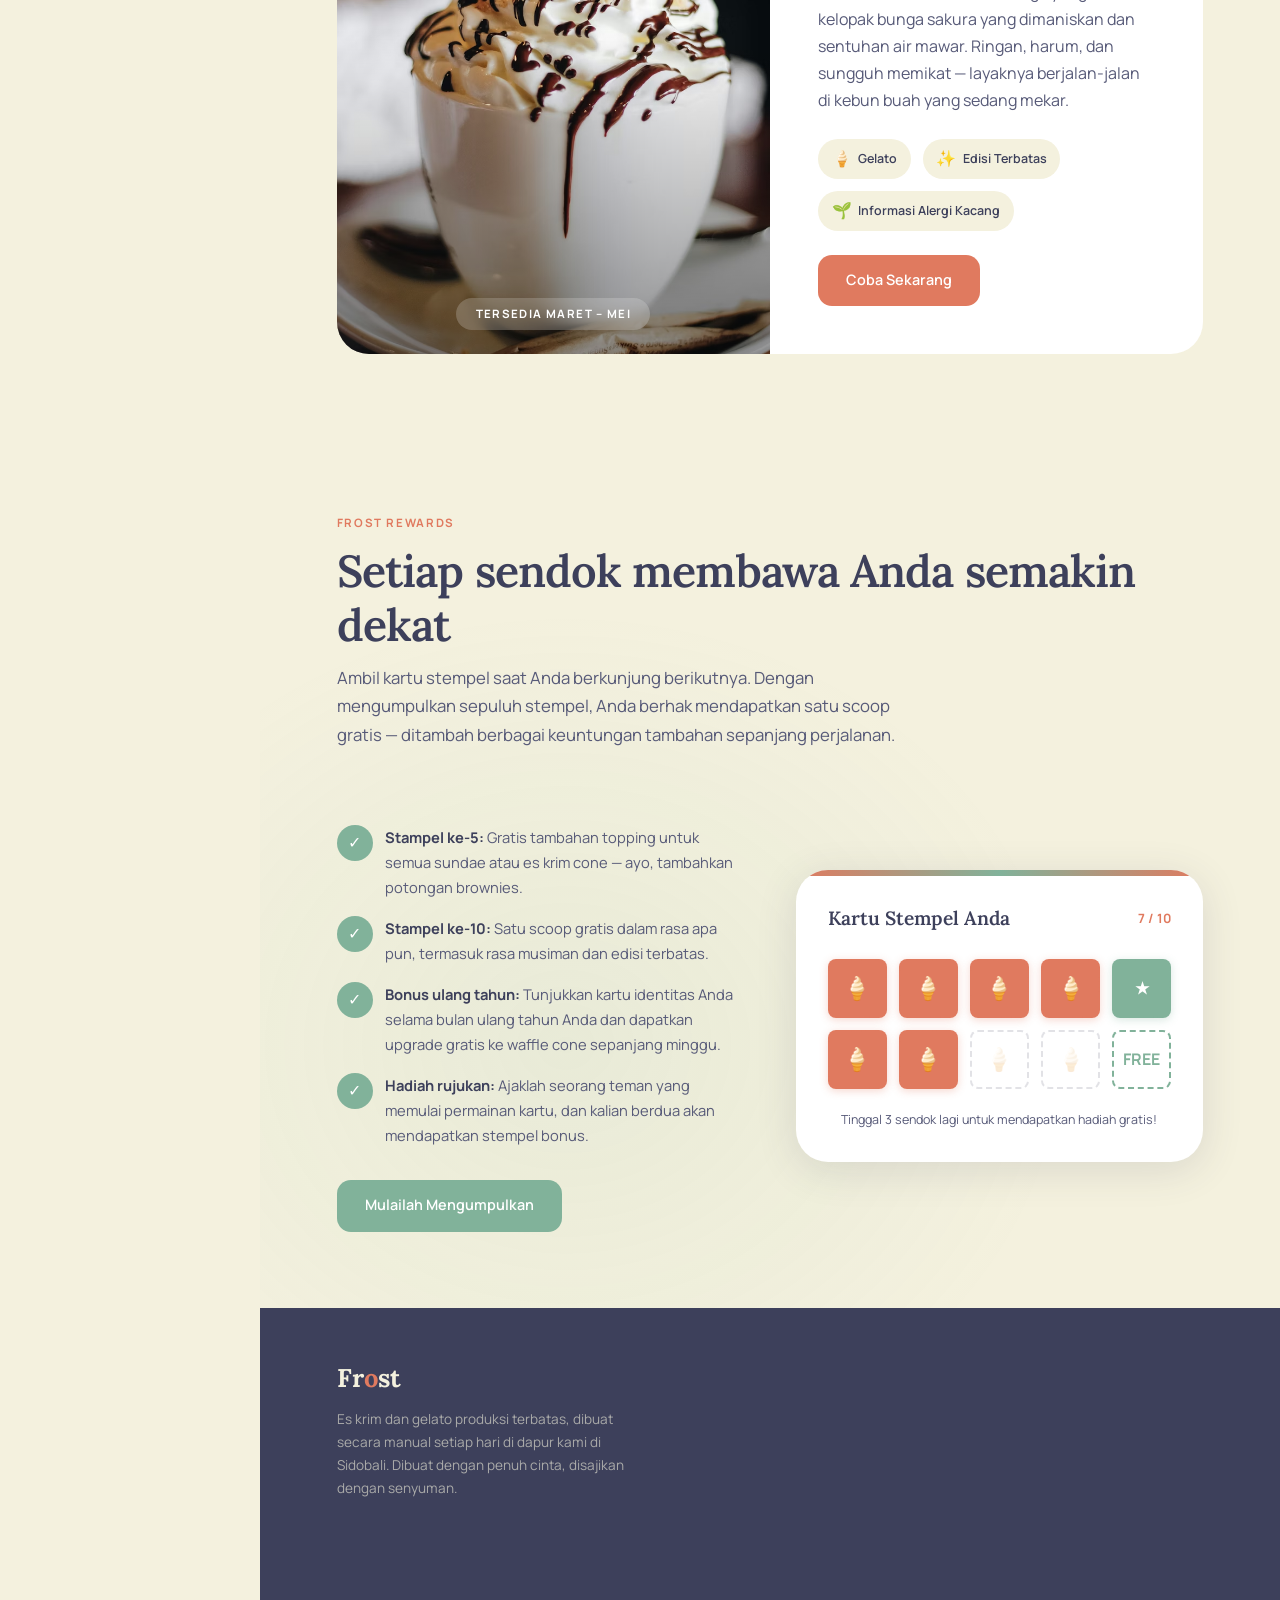
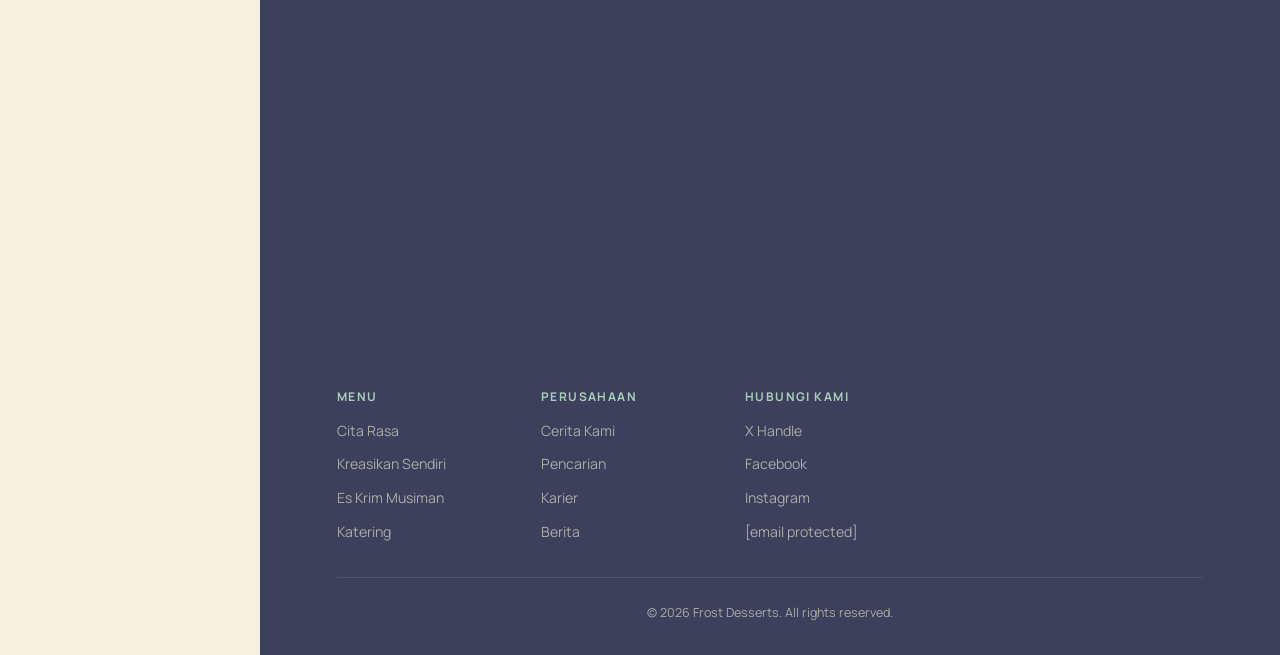
==== commit e23a3875: "Update index.html" ====
--- a/index.html
+++ b/index.html
@@ -139,7 +139,7 @@
           </div>
 
           <div class="flavor-card">
-            <div class="flavor-card__tag">Popular</div>
+            <div class="flavor-card__tag">Populer</div>
             <div class="flavor-card__swatch" style="background: radial-gradient(circle at 35% 35%, #6b3a2a, #3e2118);"></div>
             <div class="flavor-card__info">
               <span class="flavor-card__type">Ice Cream</span>
@@ -158,7 +158,7 @@
           </div>
 
           <div class="flavor-card">
-            <div class="flavor-card__tag">Seasonal</div>
+            <div class="flavor-card__tag">Musiman</div>
             <div class="flavor-card__swatch" style="background: radial-gradient(circle at 35% 35%, #c9b3d6, #9b7eb8);"></div>
             <div class="flavor-card__info">
               <span class="flavor-card__type">Gelato</span>
@@ -196,7 +196,7 @@
           </div>
 
           <div class="flavor-card">
-            <div class="flavor-card__tag">Popular</div>
+            <div class="flavor-card__tag">Populer</div>
             <div class="flavor-card__swatch" style="background: radial-gradient(circle at 35% 35%, #6b3a2a, #3e2118);"></div>
             <div class="flavor-card__info">
               <span class="flavor-card__type">Ice Cream</span>
@@ -215,7 +215,7 @@
           </div>
 
           <div class="flavor-card">
-            <div class="flavor-card__tag">Seasonal</div>
+            <div class="flavor-card__tag">Musiman</div>
             <div class="flavor-card__swatch" style="background: radial-gradient(circle at 35% 35%, #c9b3d6, #9b7eb8);"></div>
             <div class="flavor-card__info">
               <span class="flavor-card__type">Gelato</span>
@@ -247,7 +247,7 @@
         <div class="marquee__track marquee__track--reverse">
           <!-- Original set -->
           <div class="flavor-card">
-            <div class="flavor-card__tag">New</div>
+            <div class="flavor-card__tag">Baru</div>
             <div class="flavor-card__swatch" style="background: radial-gradient(circle at 35% 35%, #f4a4b8, #e07a8a);"></div>
             <div class="flavor-card__info">
               <span class="flavor-card__type">Sorbet</span>
@@ -304,7 +304,7 @@
 
           <!-- Duplicate set for seamless loop -->
           <div class="flavor-card">
-            <div class="flavor-card__tag">New</div>
+            <div class="flavor-card__tag">Baru</div>
             <div class="flavor-card__swatch" style="background: radial-gradient(circle at 35% 35%, #f4a4b8, #e07a8a);"></div>
             <div class="flavor-card__info">
               <span class="flavor-card__type">Sorbet</span>
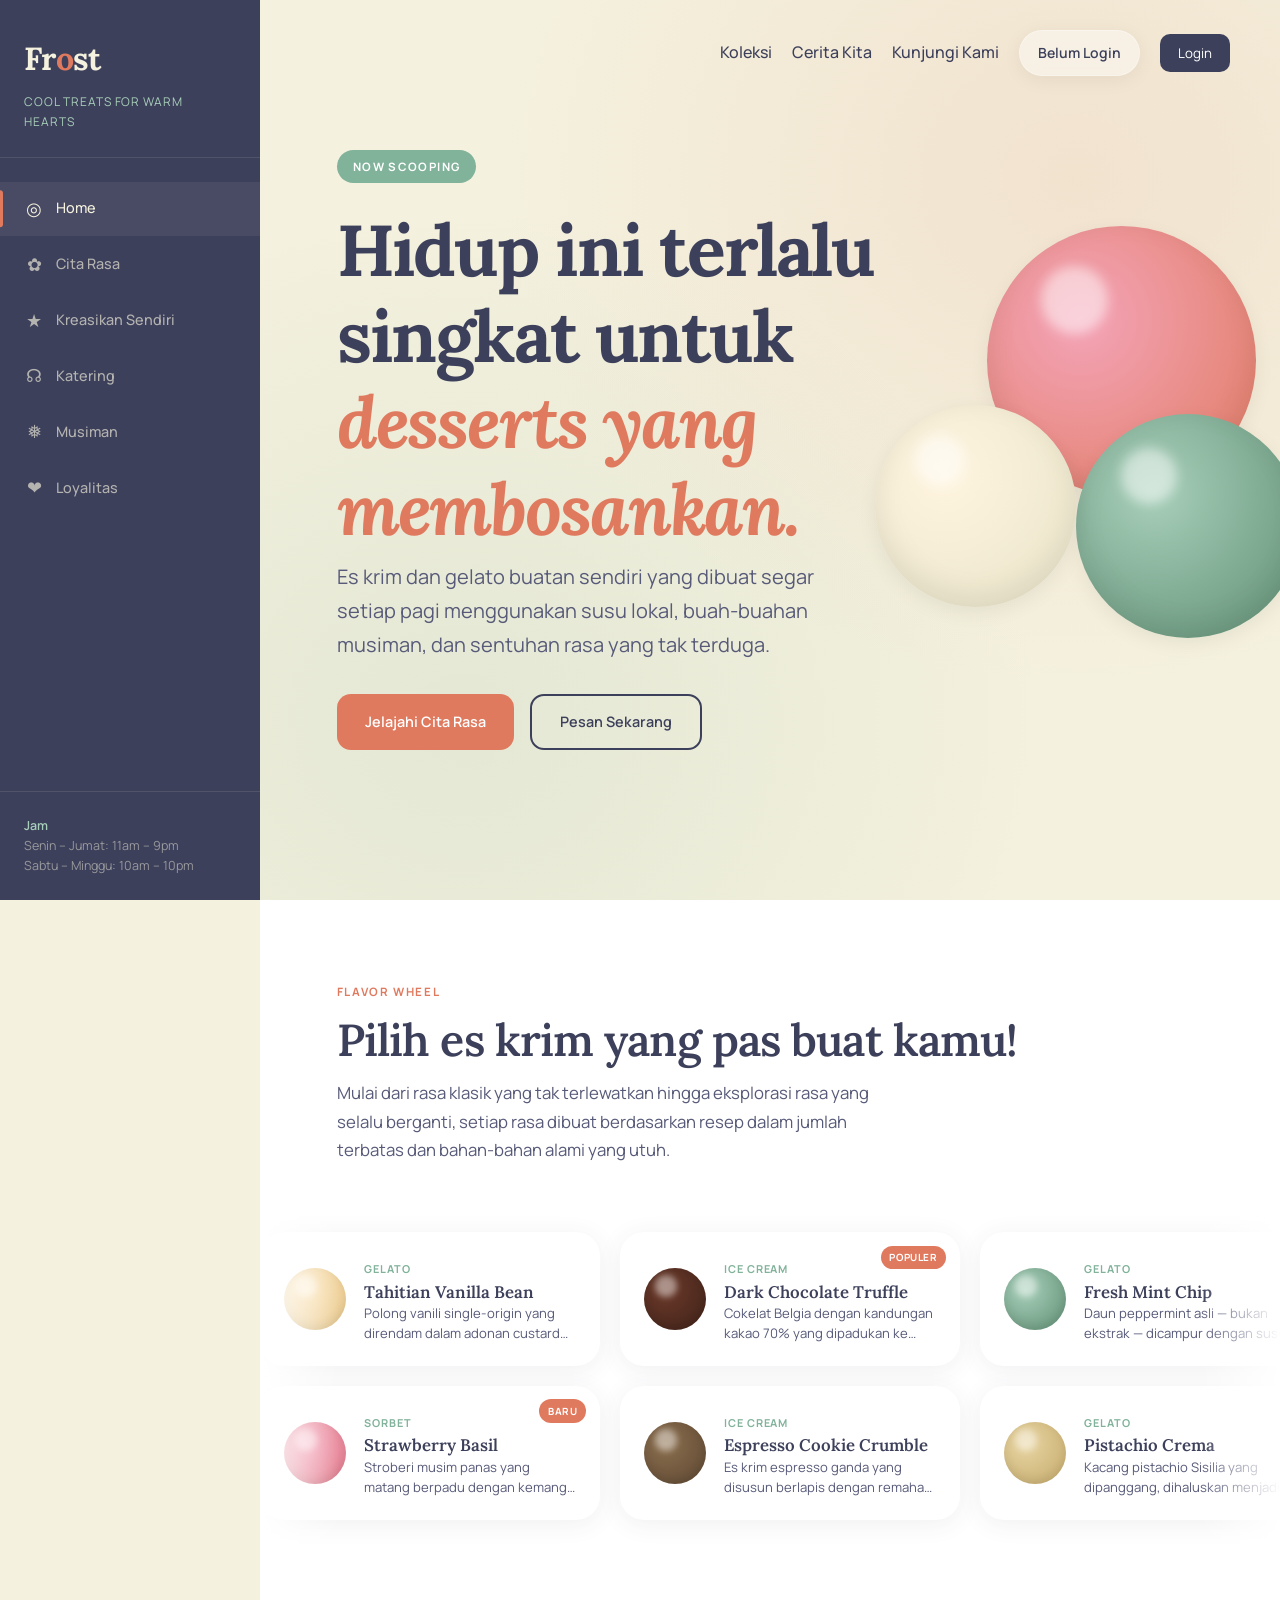
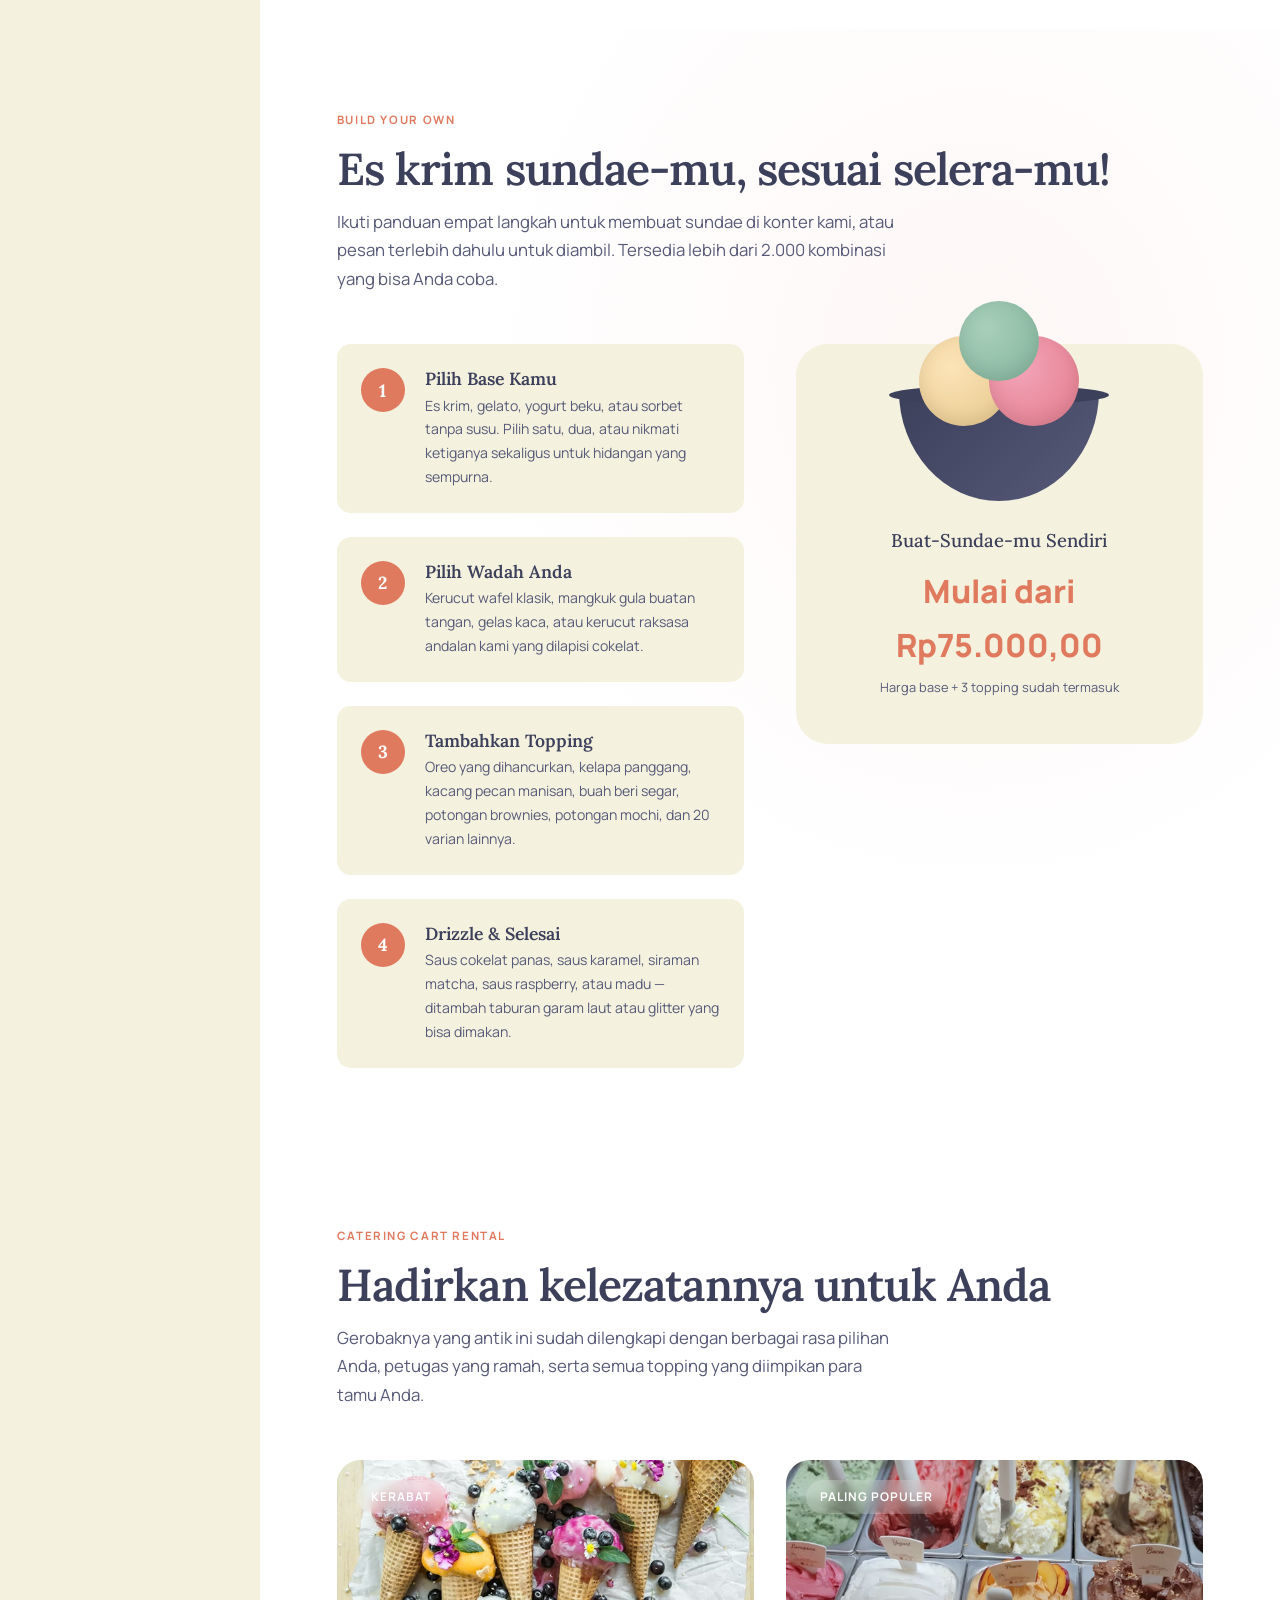
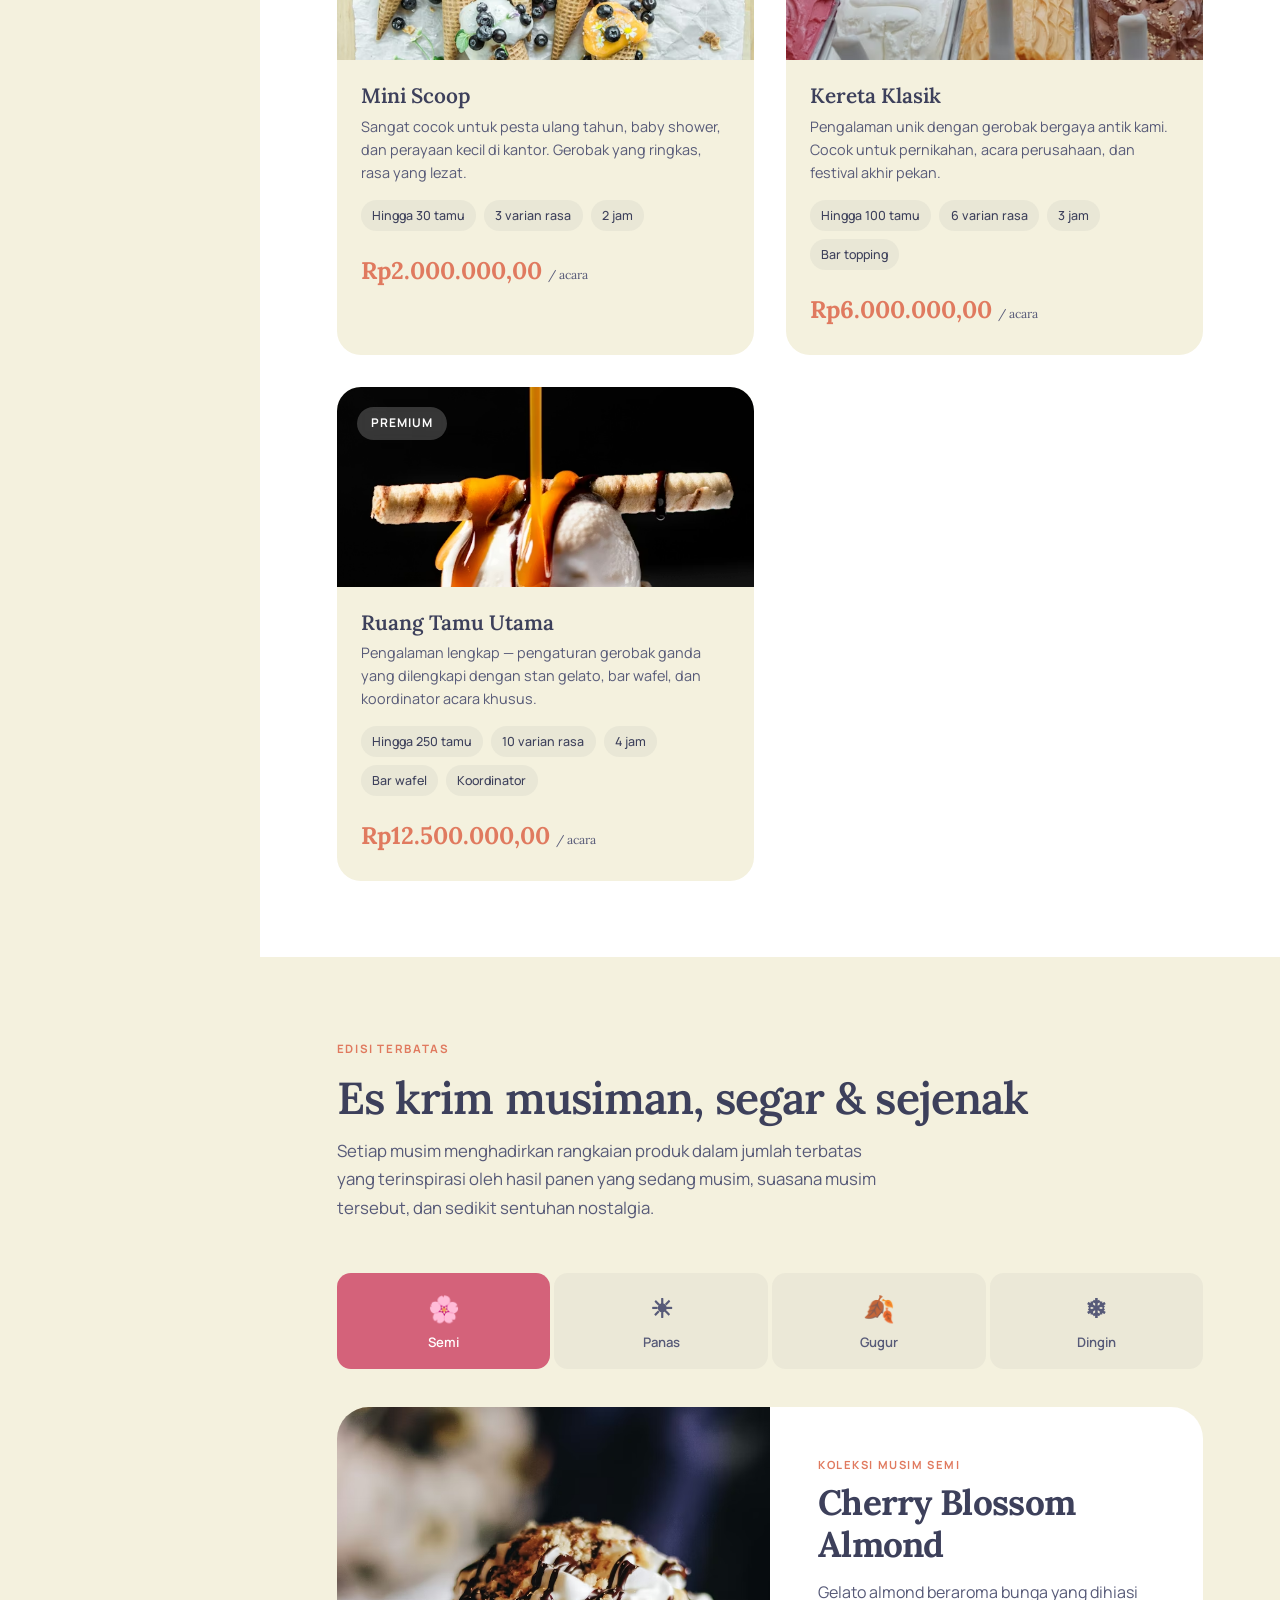
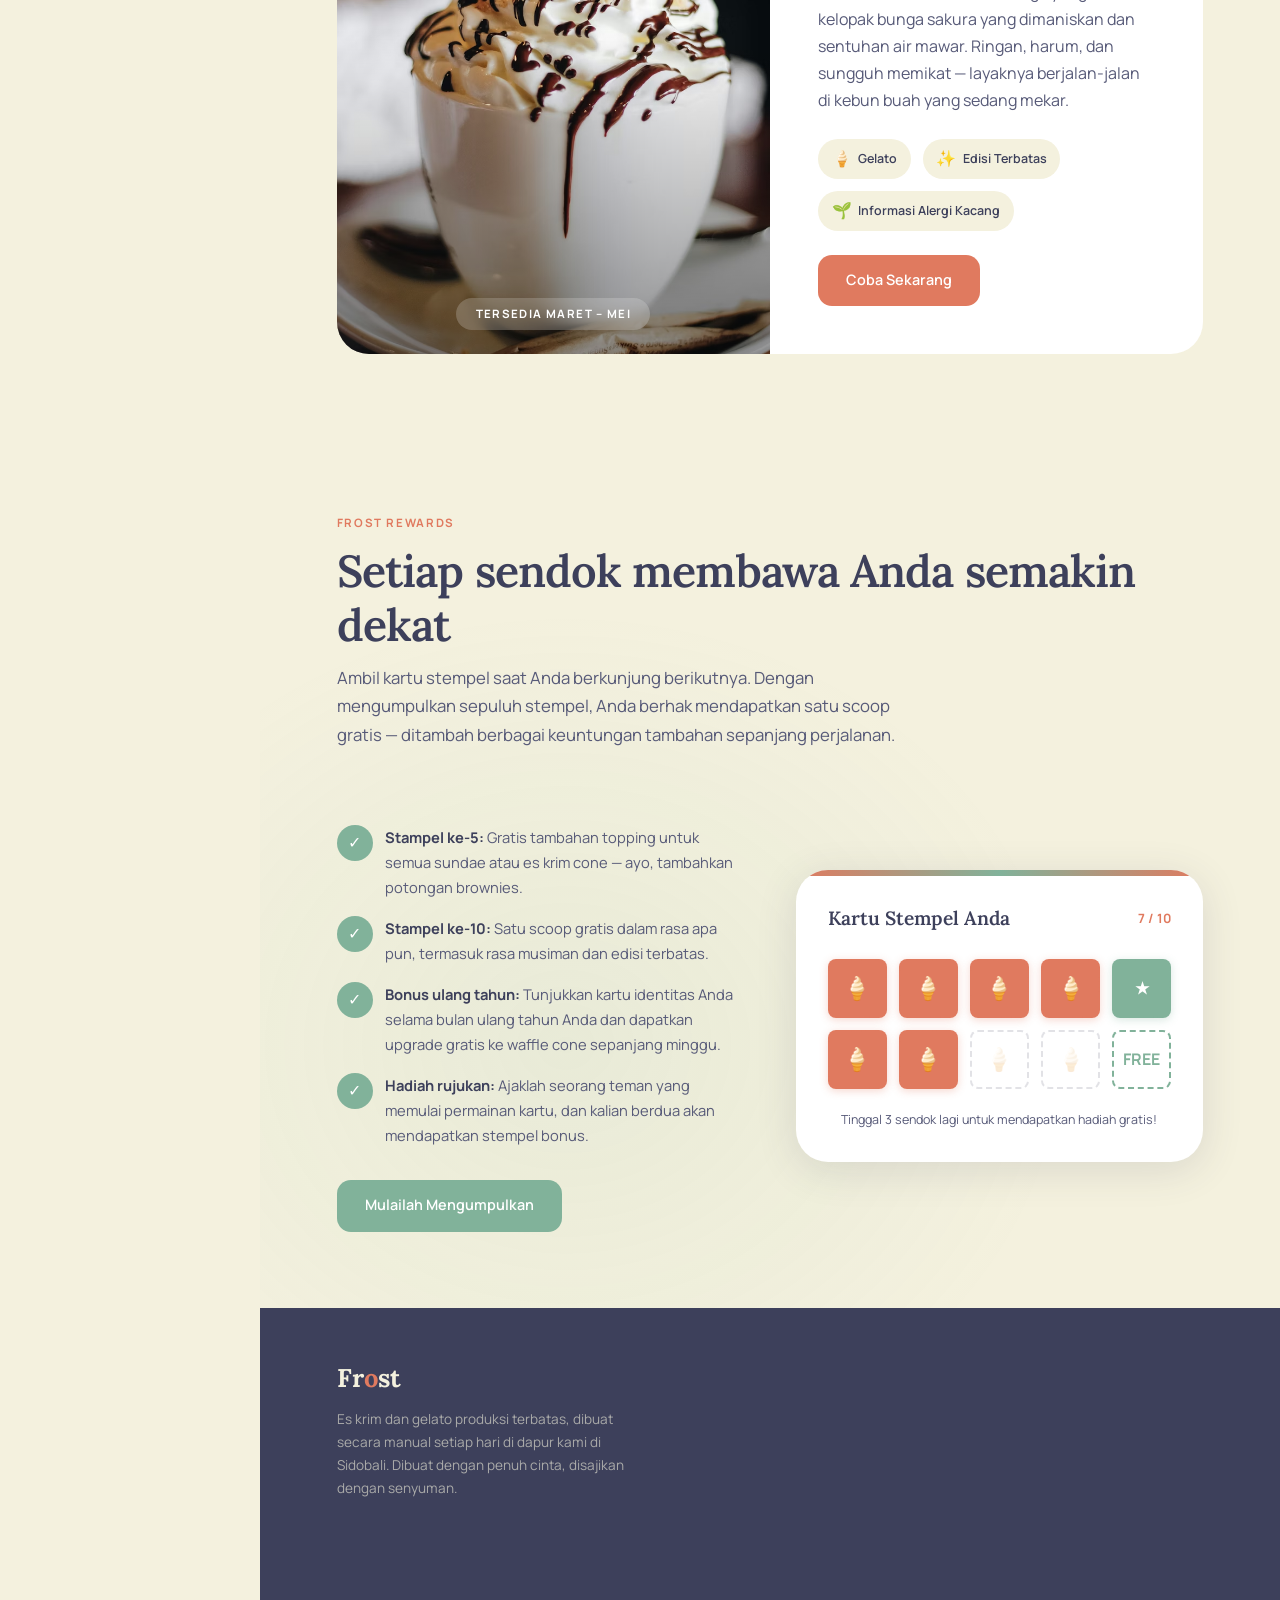
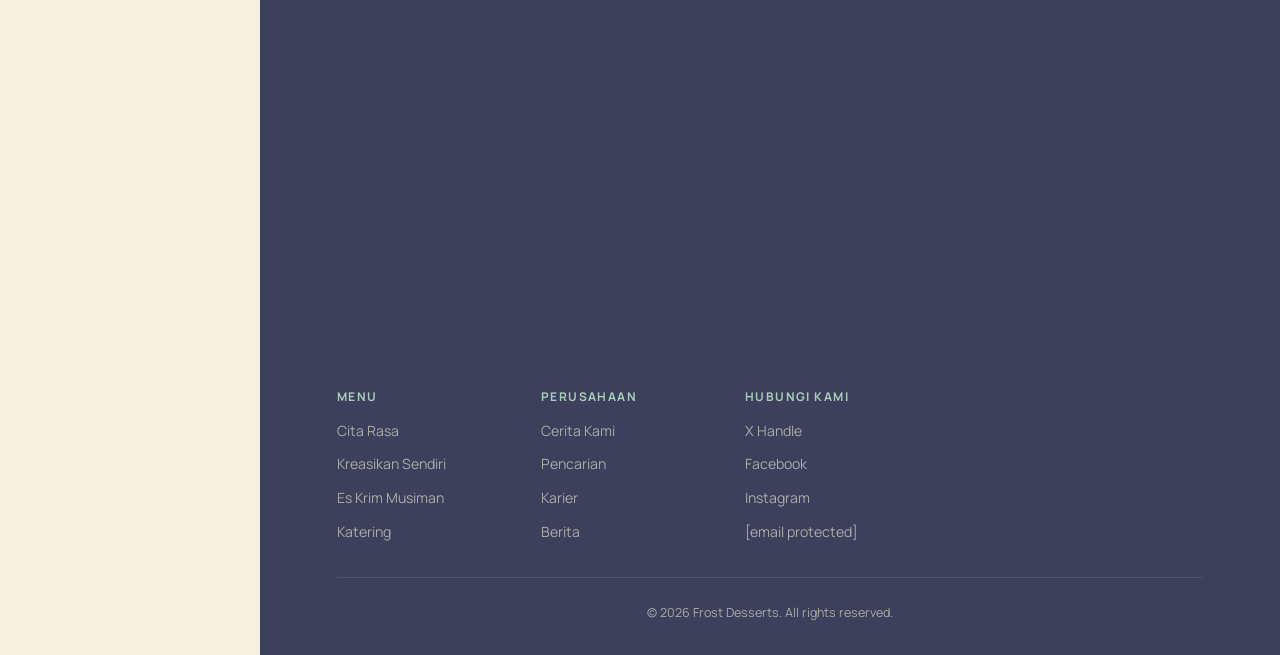
==== commit 8fb67487: "Update index.html" ====
--- a/index.html
+++ b/index.html
@@ -436,7 +436,7 @@
         <div class="cart-card reveal">
           <div class="cart-card__visual">
             <img src="images/the-mini-scoop.avif" alt="Ice cream cart setup for a small party" loading="lazy">
-            <span class="cart-card__visual-label">Intimate</span>
+            <span class="cart-card__visual-label">Kerabat</span>
           </div>
           <div class="cart-card__body">
             <h3 class="cart-card__name">Mini Scoop</h3>
@@ -454,7 +454,7 @@
         <div class="cart-card reveal reveal-delay-1">
           <div class="cart-card__visual">
             <img src="images/the-classic-cart.avif" alt="Vintage ice cream cart at an outdoor event" loading="lazy">
-            <span class="cart-card__visual-label">Most Popular</span>
+            <span class="cart-card__visual-label">Paling Populer</span>
           </div>
           <div class="cart-card__body">
             <h3 class="cart-card__name">Kereta Klasik</h3>
@@ -495,7 +495,7 @@
     <!-- ======= SEASONAL LIMITED EDITIONS — Tabs ======= -->
     <section class="section" id="seasonal">
       <div class="section__header reveal">
-        <span class="section__label">Limited Editions</span>
+        <span class="section__label">Edisi Terbatas</span>
         <h2 class="section__title">Es krim musiman, segar &amp; sejenak</h2>
         <p class="section__desc">Setiap musim menghadirkan rangkaian produk dalam jumlah terbatas yang terinspirasi oleh hasil panen yang sedang musim, suasana musim tersebut, dan sedikit sentuhan nostalgia.</p>
       </div>
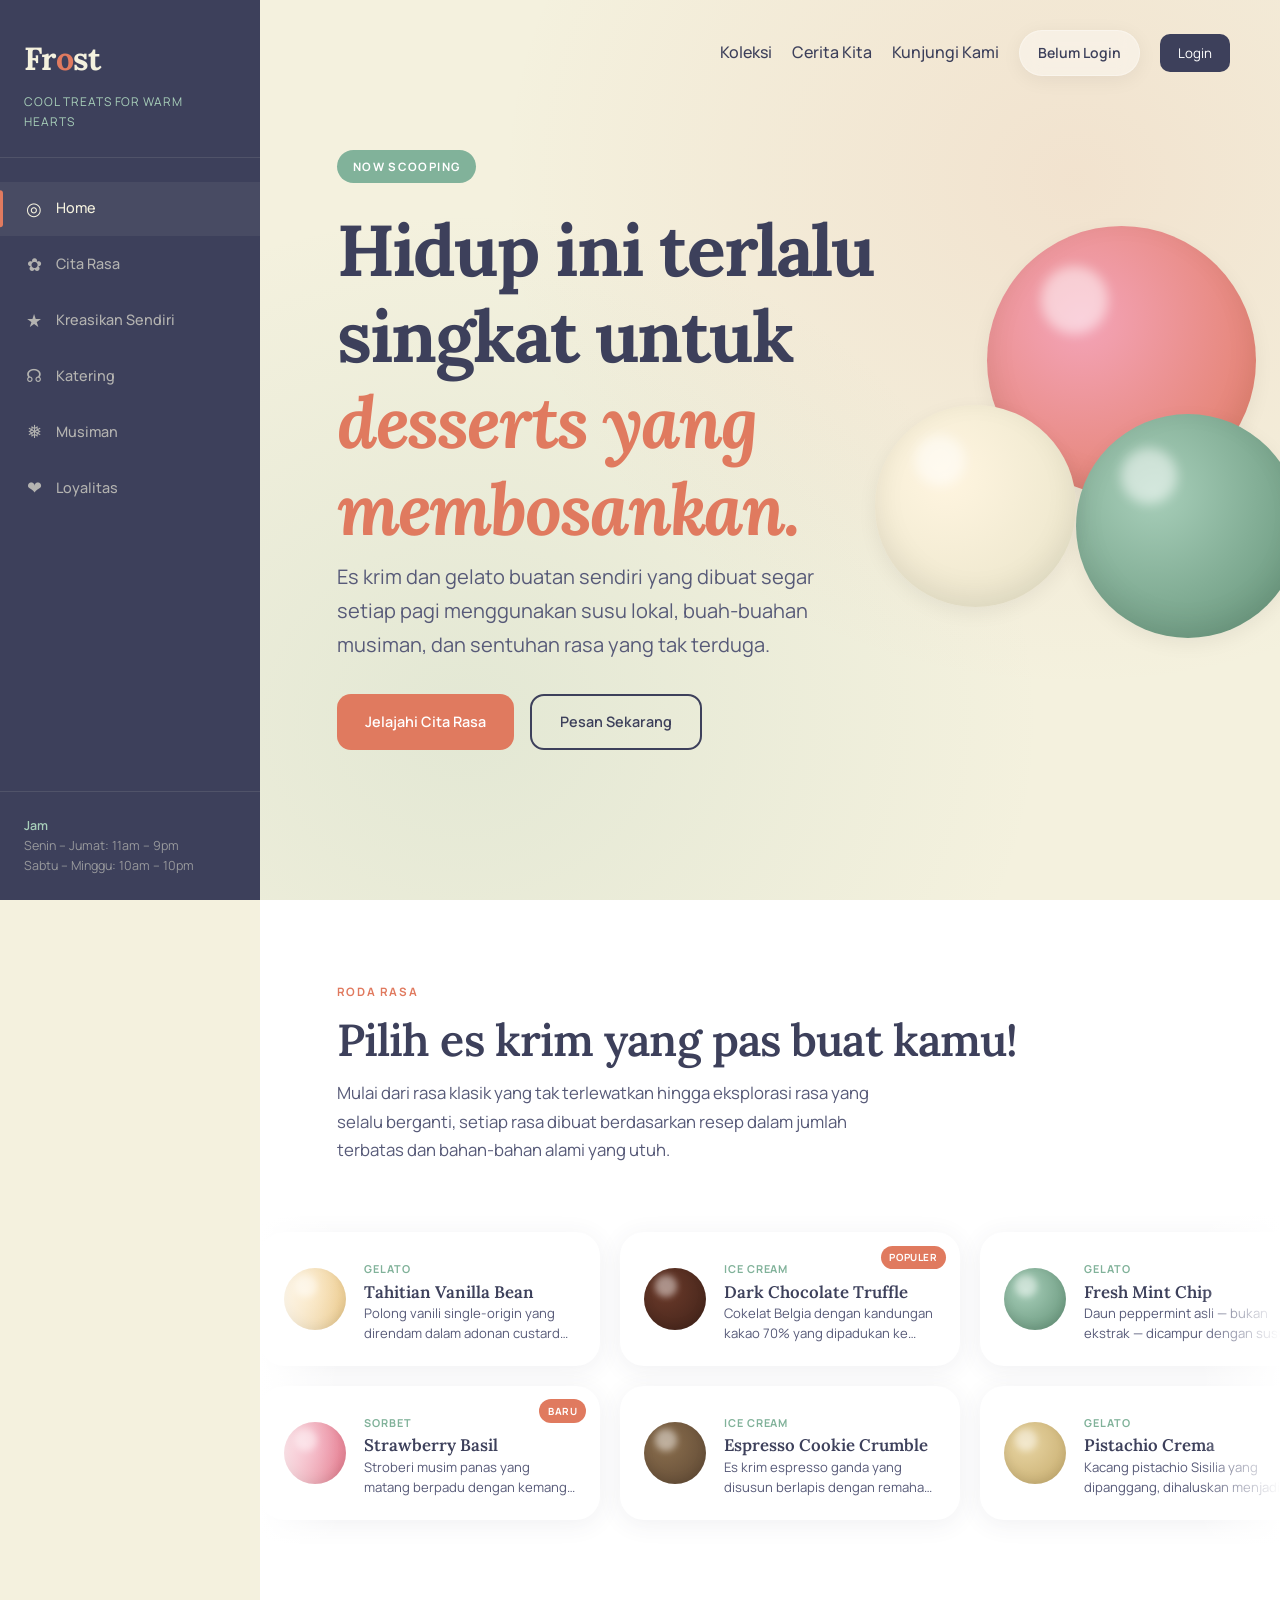
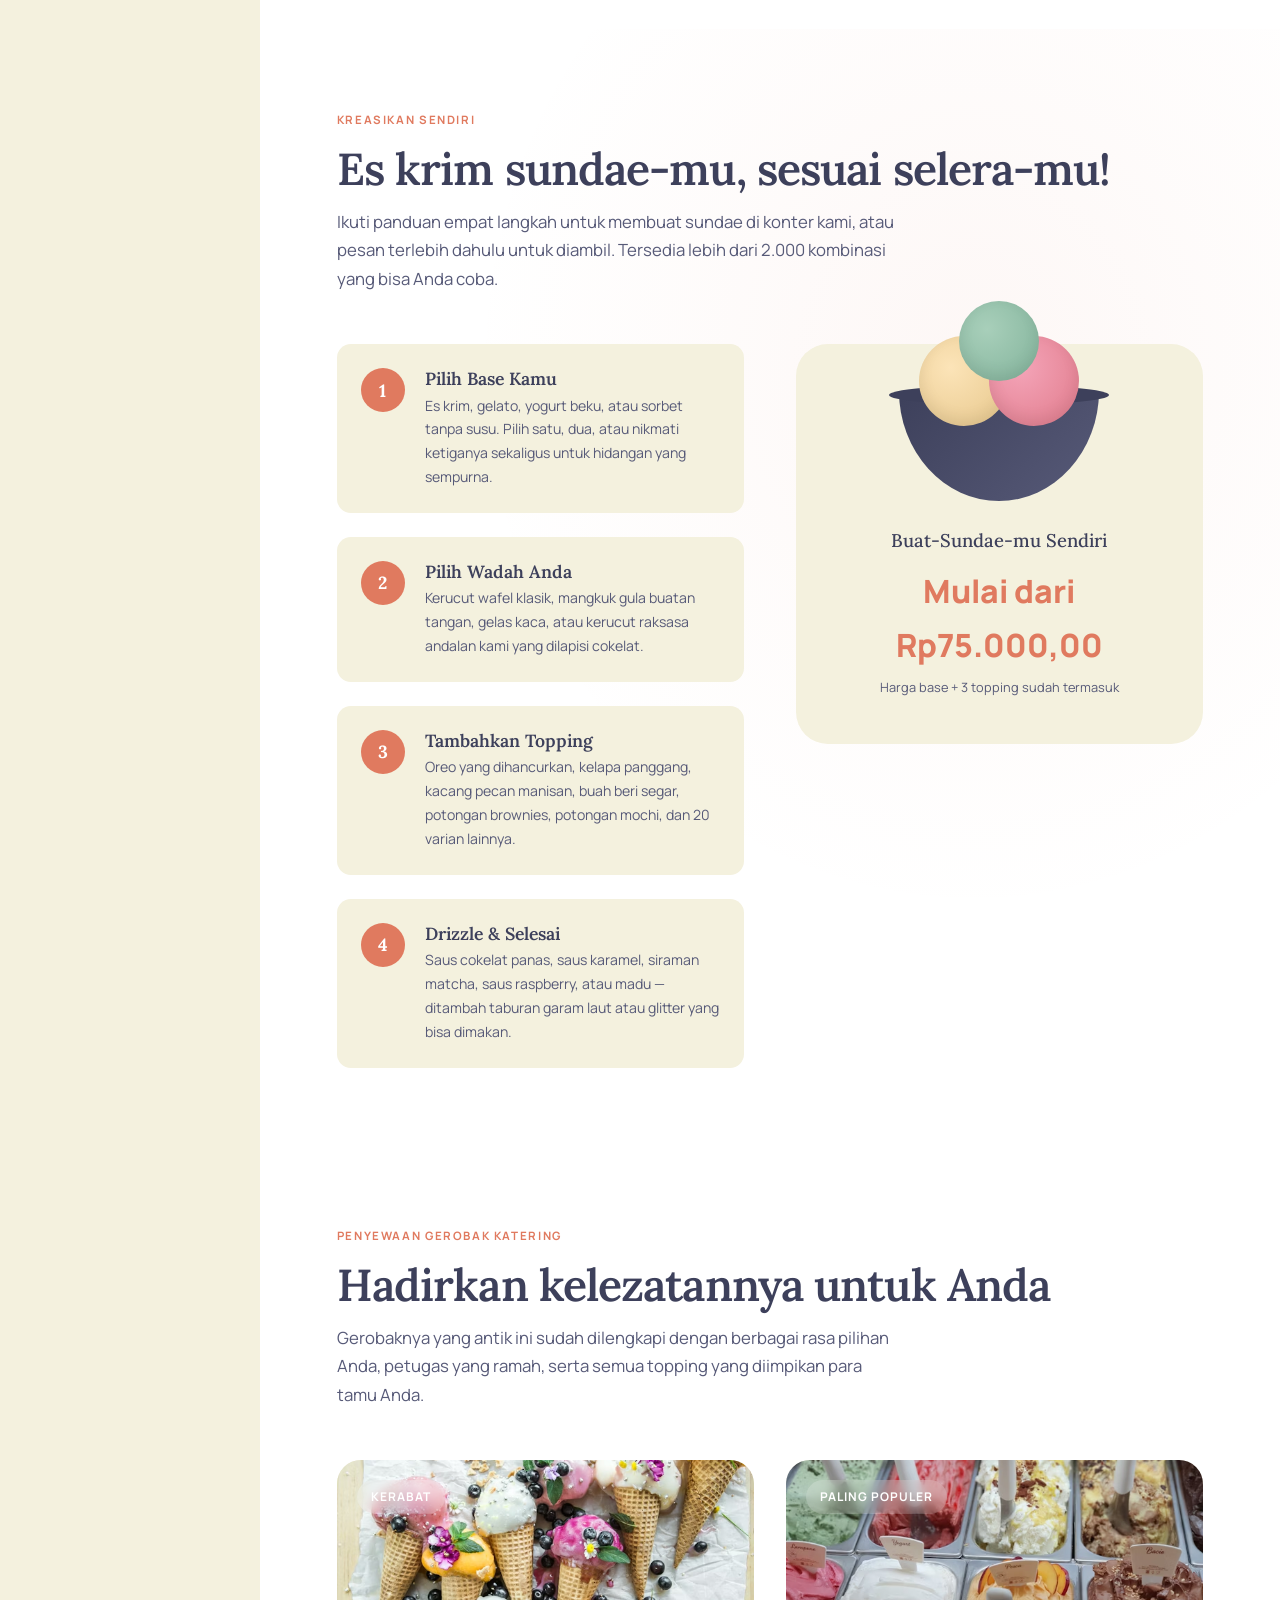
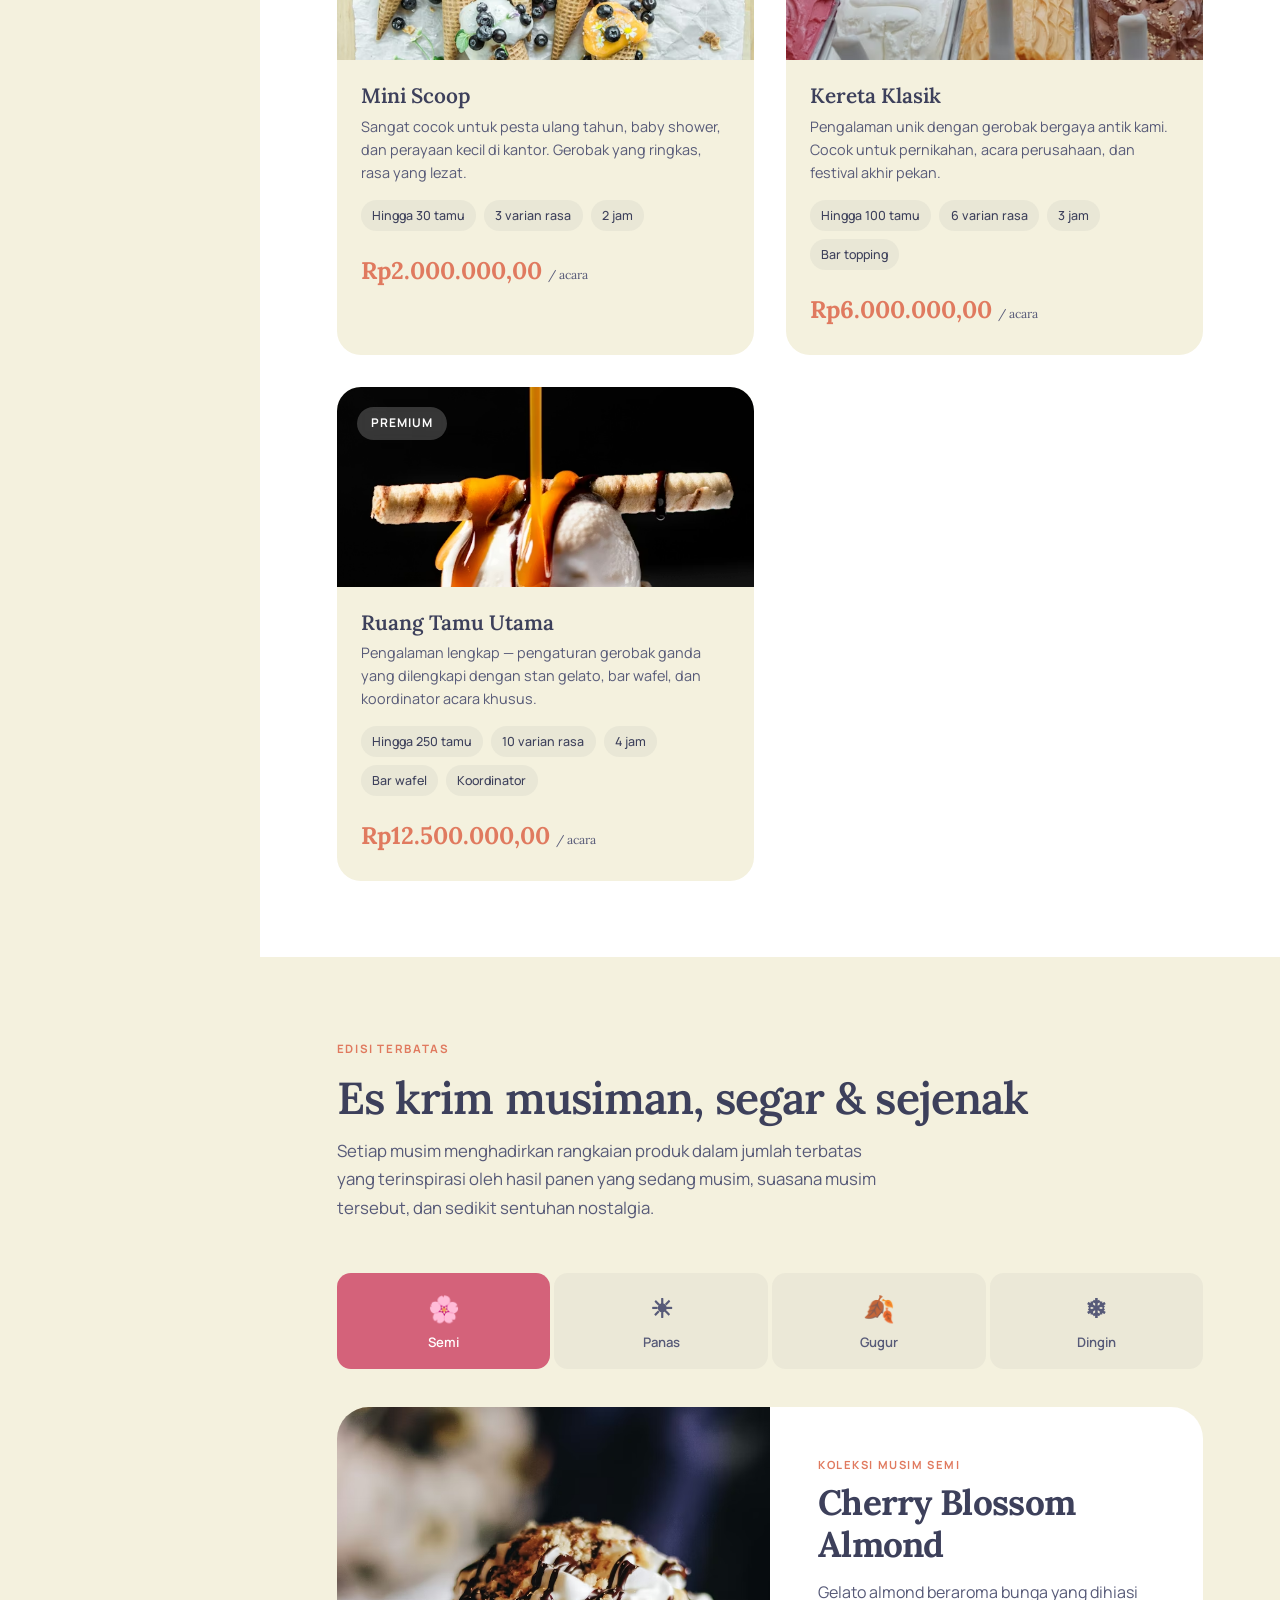
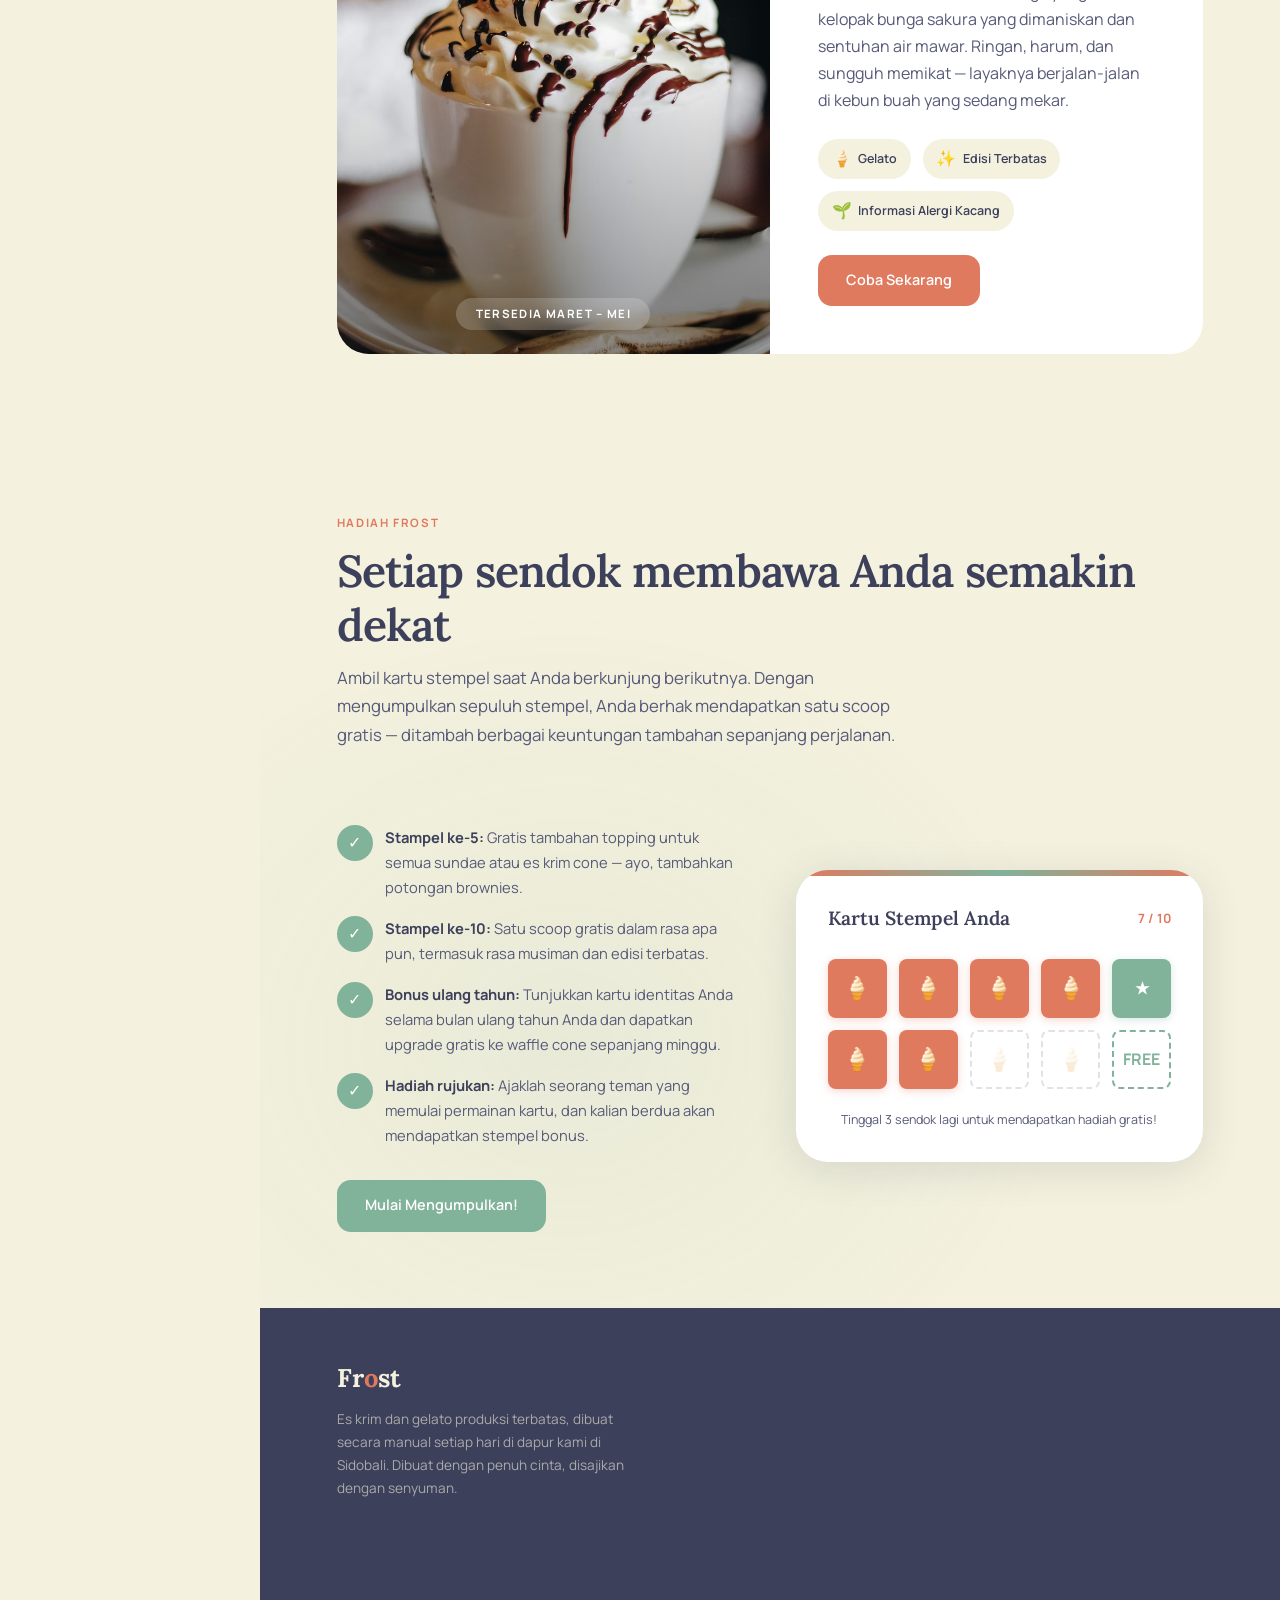
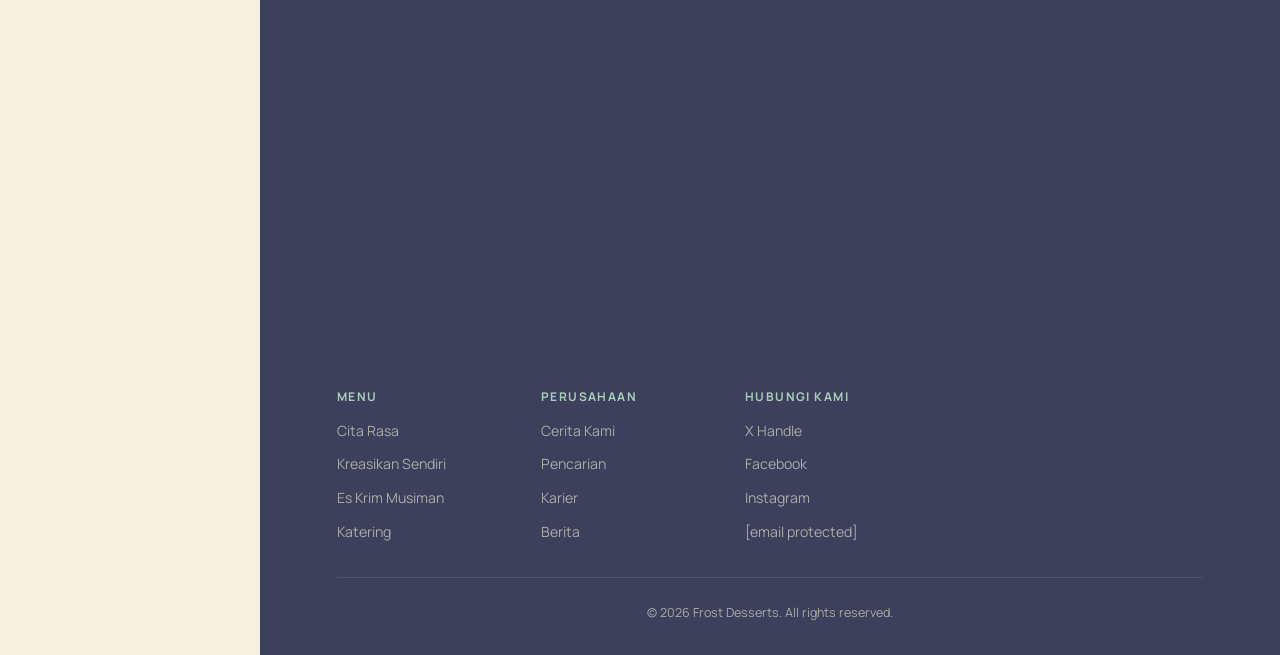
==== commit fe627968: "Update index.html" ====
--- a/index.html
+++ b/index.html
@@ -120,7 +120,7 @@
     <!-- ======= FLAVOR WHEEL — Ticker Marquee ======= -->
     <section class="section section--alt flavors-section" id="flavors">
       <div class="section__header reveal">
-        <span class="section__label">Flavor Wheel</span>
+        <span class="section__label">Roda Rasa</span>
         <h2 class="section__title">Pilih es krim yang pas buat kamu!</h2>
         <p class="section__desc">Mulai dari rasa klasik yang tak terlewatkan hingga eksplorasi rasa yang selalu berganti, setiap rasa dibuat berdasarkan resep dalam jumlah terbatas dan bahan-bahan alami yang utuh.</p>
       </div>
@@ -365,7 +365,7 @@
     <!-- ======= TOPPING BUILDER ======= -->
     <section class="section builder" id="builder">
       <div class="section__header reveal">
-        <span class="section__label">Build Your Own</span>
+        <span class="section__label">Kreasikan Sendiri</span>
         <h2 class="section__title">Es krim sundae-mu, sesuai selera-mu!</h2>
         <p class="section__desc">Ikuti panduan empat langkah untuk membuat sundae di konter kami, atau pesan terlebih dahulu untuk diambil. Tersedia lebih dari 2.000 kombinasi yang bisa Anda coba.</p>
       </div>
@@ -426,7 +426,7 @@
     <!-- ======= CATERING CART ======= -->
     <section class="section section--alt" id="catering">
       <div class="section__header reveal">
-        <span class="section__label">Catering Cart Rental</span>
+        <span class="section__label">Penyewaan Gerobak Katering</span>
         <h2 class="section__title">Hadirkan kelezatannya untuk Anda</h2>
         <p class="section__desc">Gerobaknya yang antik ini sudah dilengkapi dengan berbagai rasa pilihan Anda, petugas yang ramah, serta semua topping yang diimpikan para tamu Anda.</p>
       </div>
@@ -601,7 +601,7 @@
     <!-- ======= LOYALTY STAMP CARD ======= -->
     <section class="section section--alt loyalty" id="loyalty">
       <div class="section__header reveal">
-        <span class="section__label">Frost Rewards</span>
+        <span class="section__label">Hadiah Frost</span>
         <h2 class="section__title">Setiap sendok membawa Anda semakin dekat</h2>
         <p class="section__desc">Ambil kartu stempel saat Anda berkunjung berikutnya. Dengan mengumpulkan sepuluh stempel, Anda berhak mendapatkan satu scoop gratis — ditambah berbagai keuntungan tambahan sepanjang perjalanan.</p>
       </div>
@@ -627,7 +627,7 @@
             </div>
           </div>
 
-          <a href="#hero" class="btn btn--sage" style="margin-top: 2rem;">Mulailah Mengumpulkan</a>
+          <a href="#hero" class="btn btn--sage" style="margin-top: 2rem;">Mulai Mengumpulkan!</a>
         </div>
 
         <!-- Stamp Card Visual -->
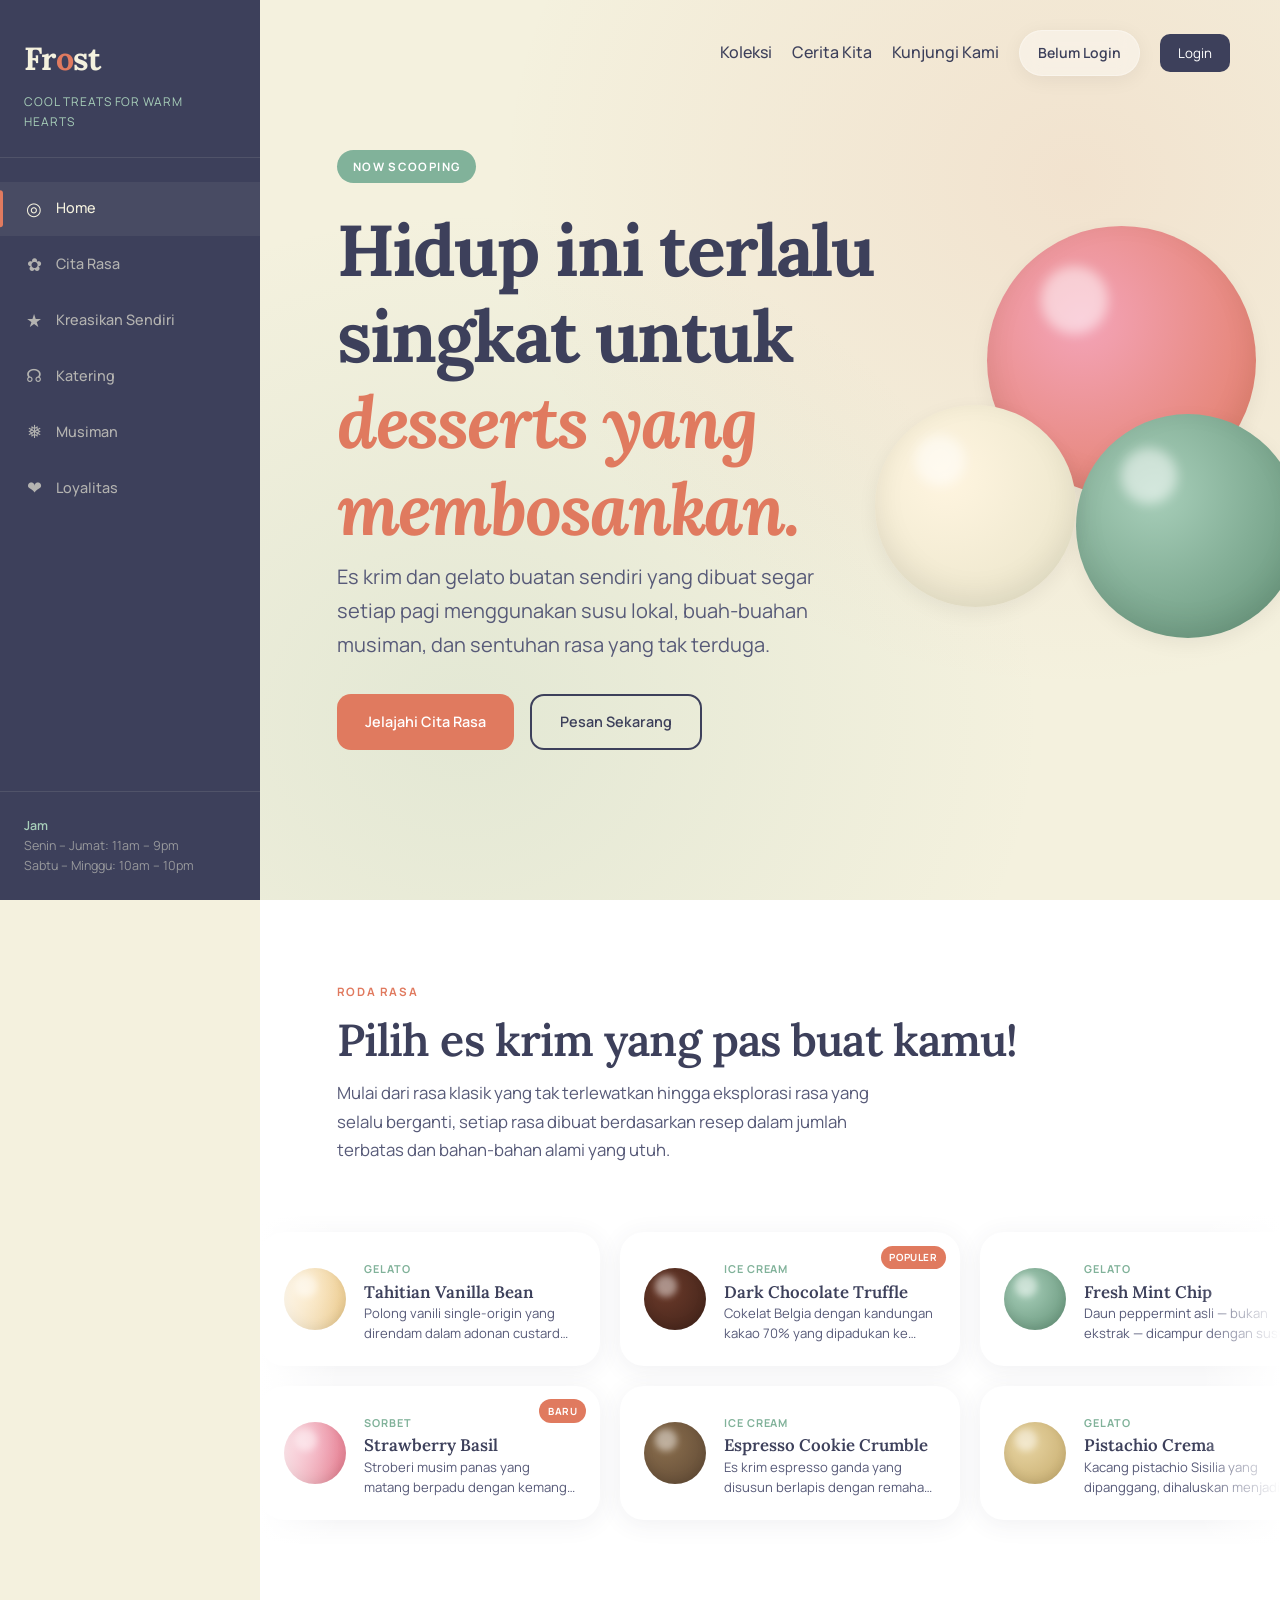
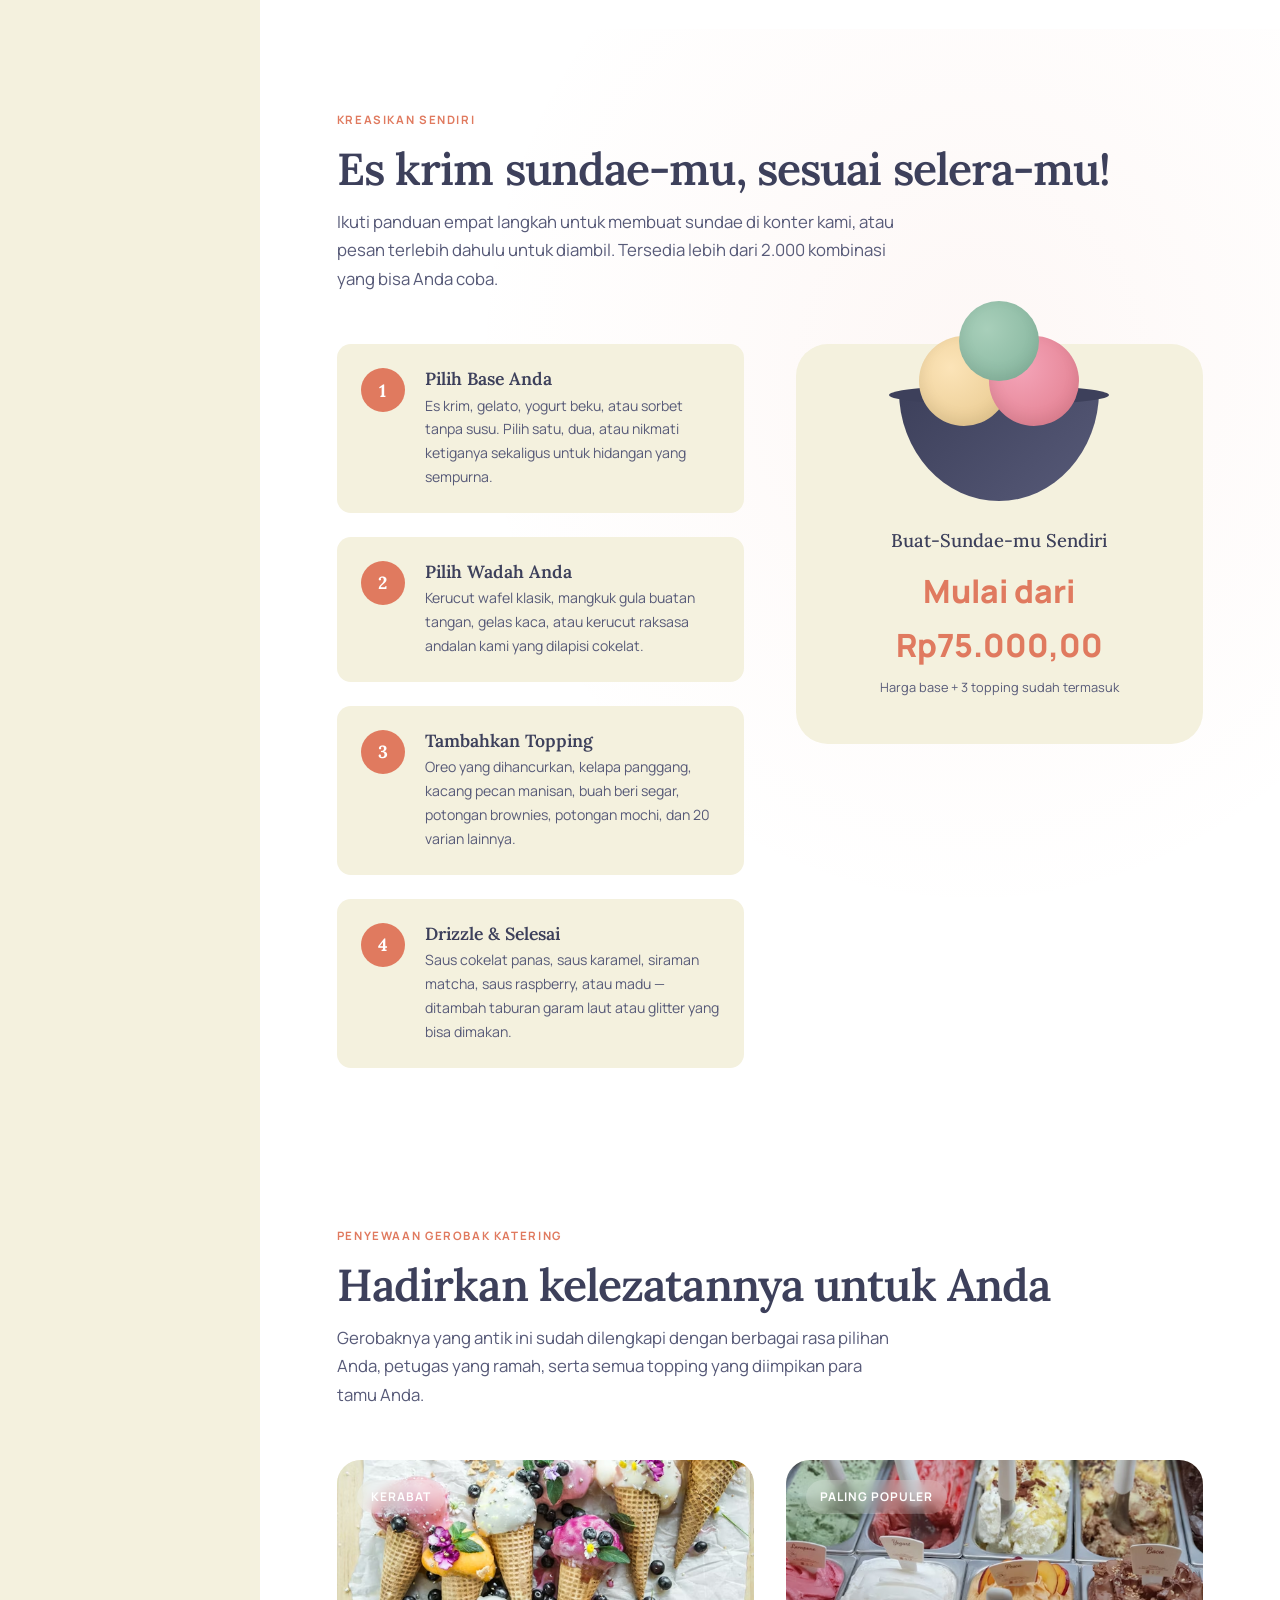
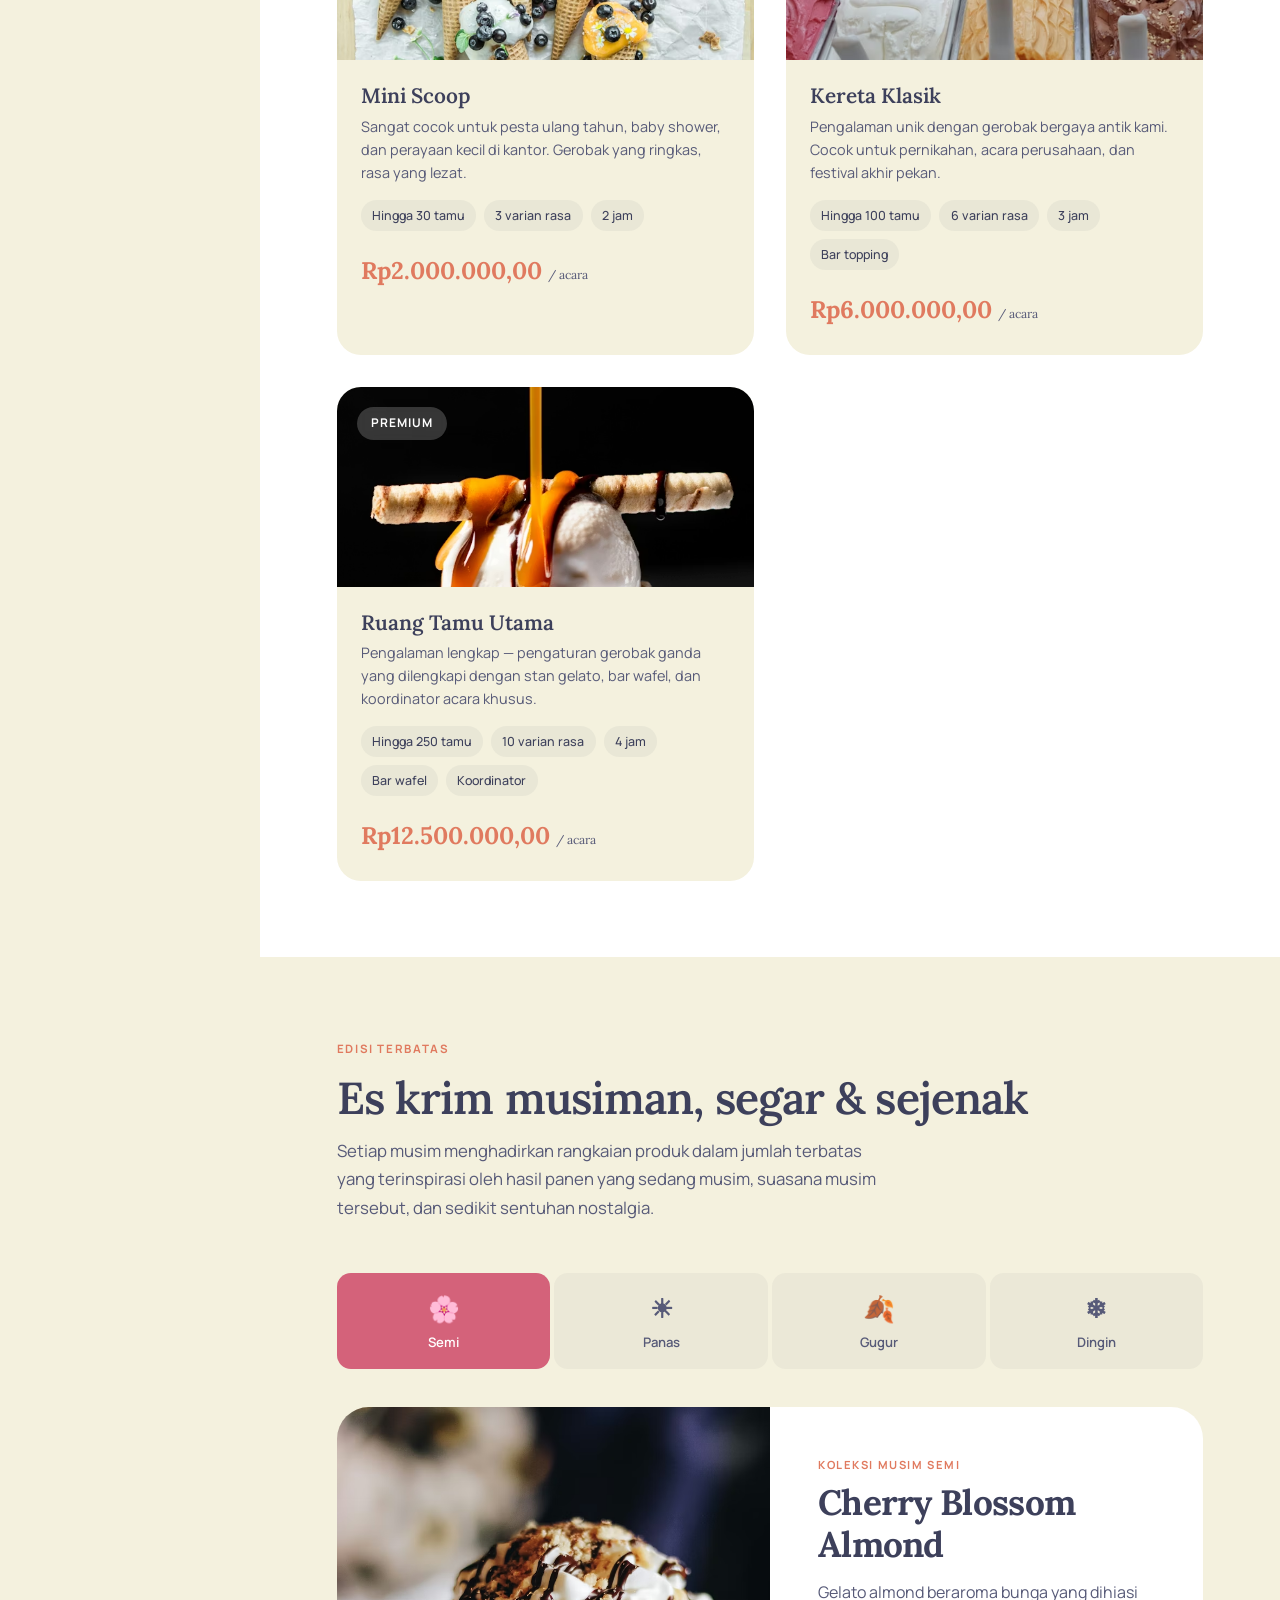
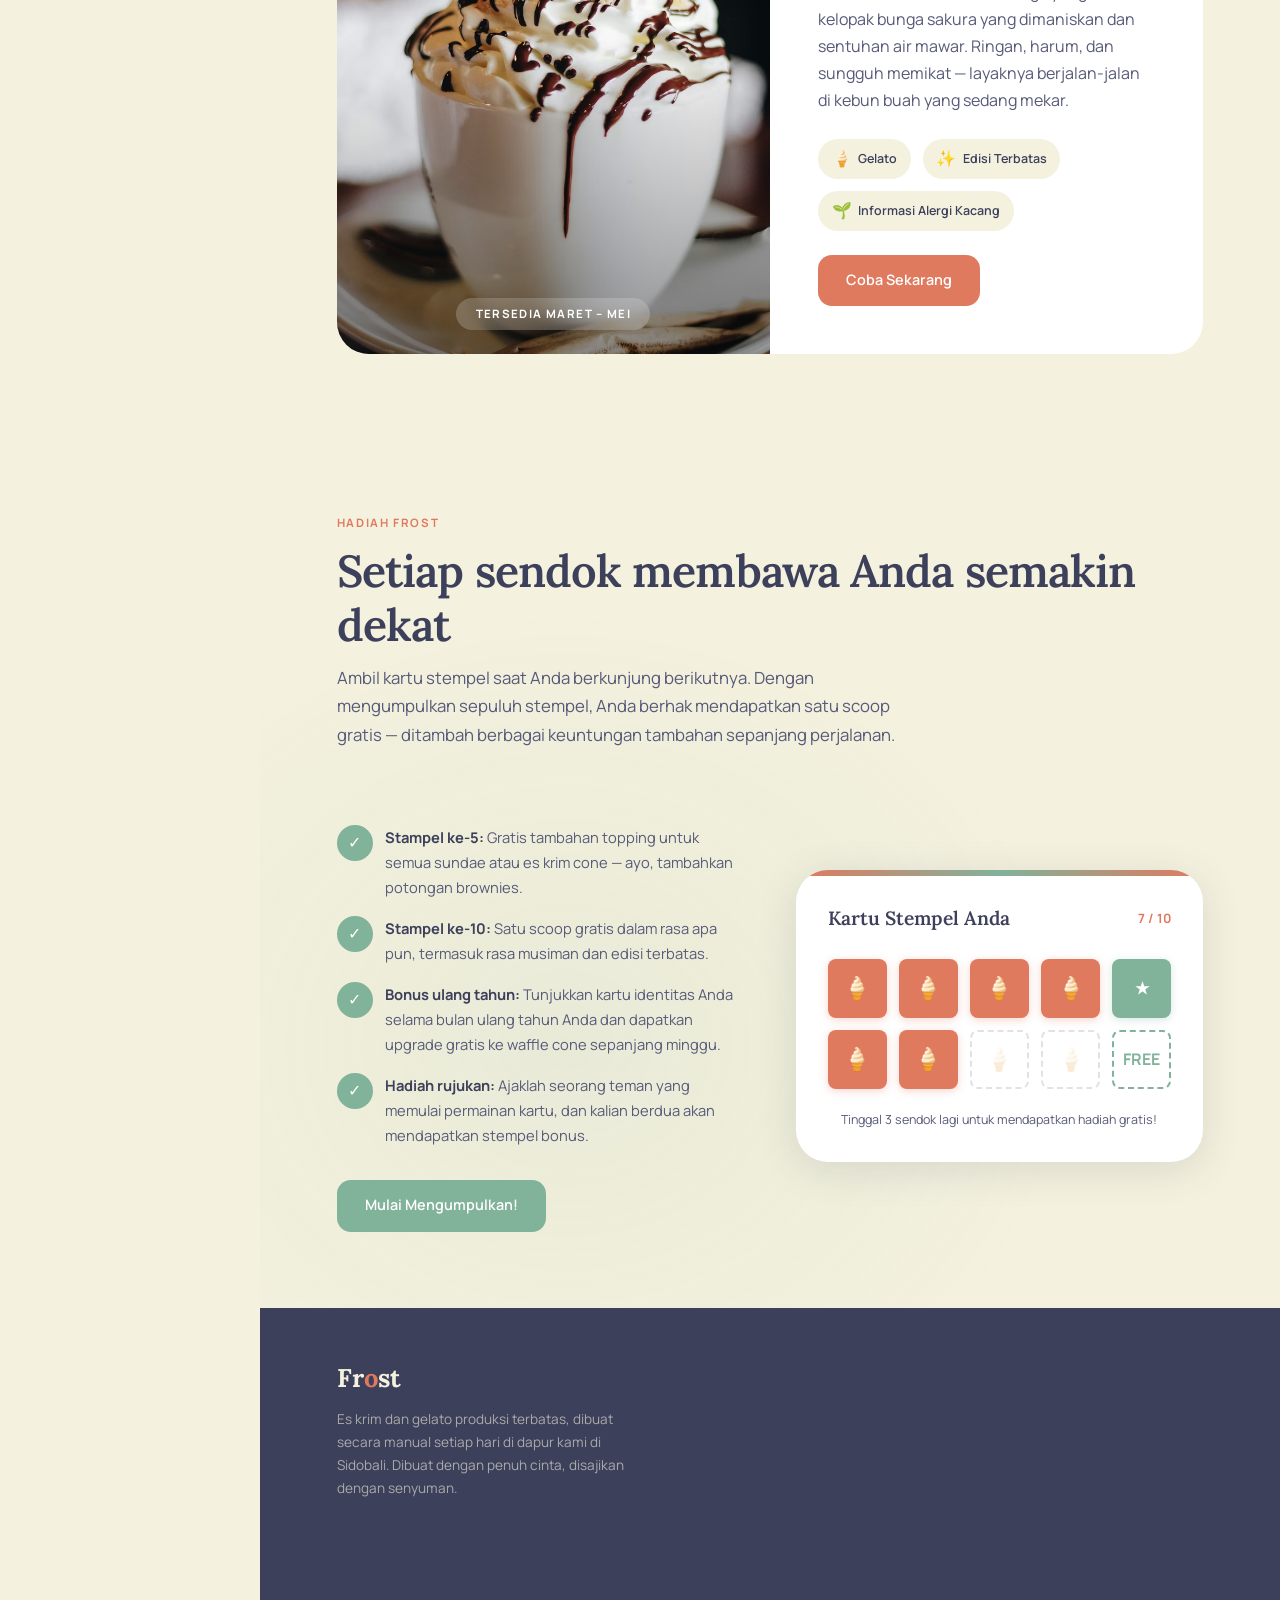
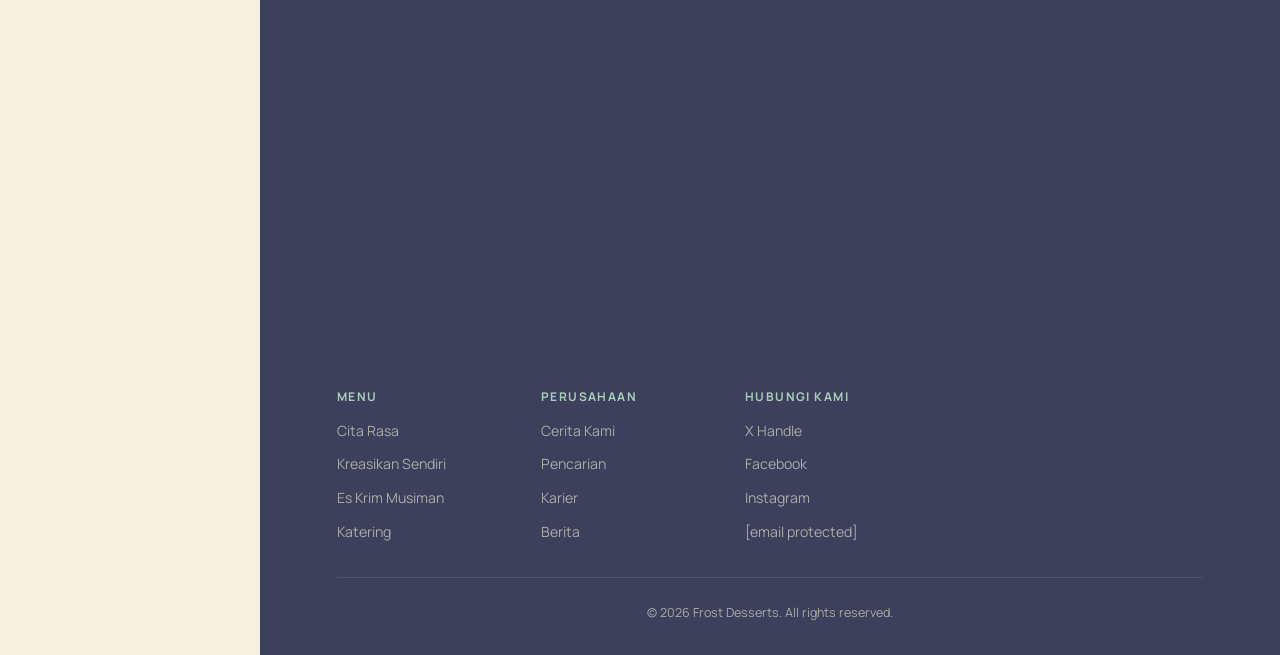
==== commit 32a489a0: "Update index.html" ====
--- a/index.html
+++ b/index.html
@@ -376,7 +376,7 @@
           <div class="builder-step reveal">
             <div class="builder-step__num">1</div>
             <div>
-              <h3 class="builder-step__title">Pilih Base Kamu</h3>
+              <h3 class="builder-step__title">Pilih Base Anda</h3>
               <p class="builder-step__text">Es krim, gelato, yogurt beku, atau sorbet tanpa susu. Pilih satu, dua, atau nikmati ketiganya sekaligus untuk hidangan yang sempurna.</p>
             </div>
           </div>
